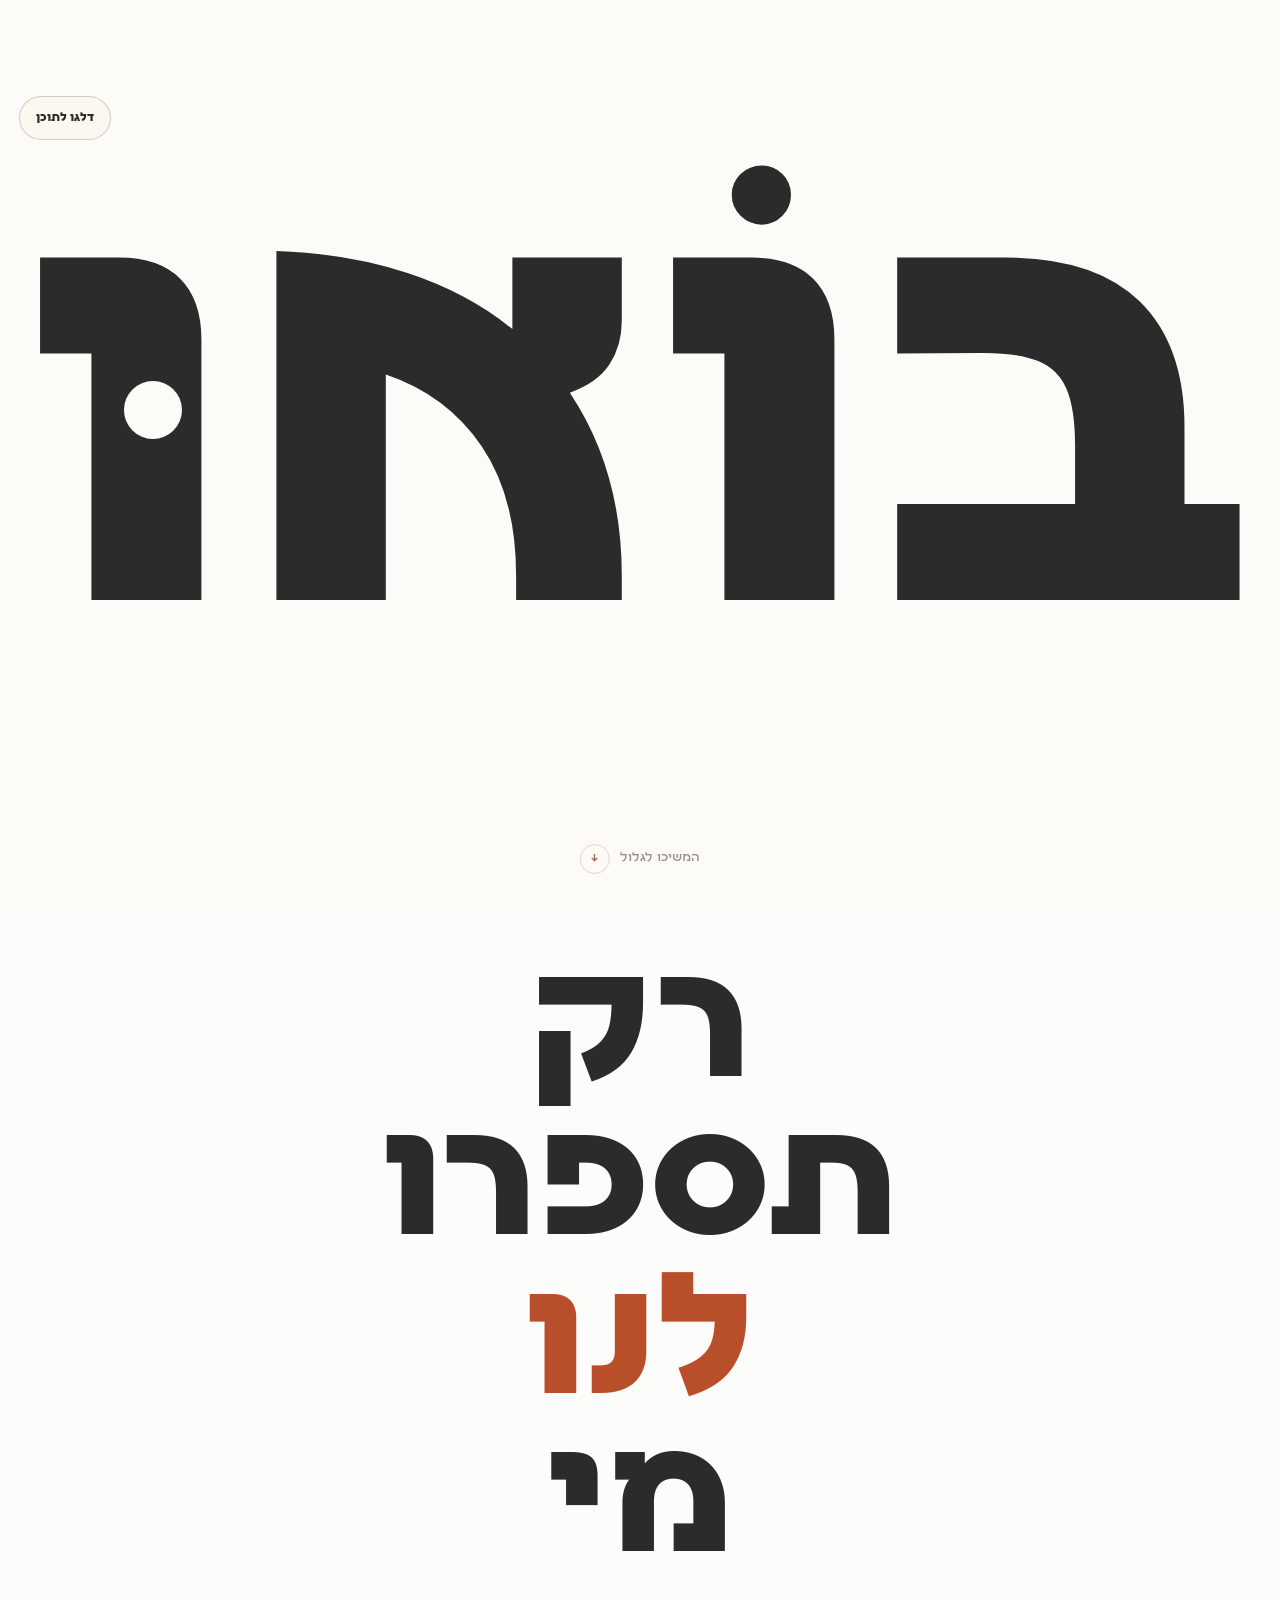
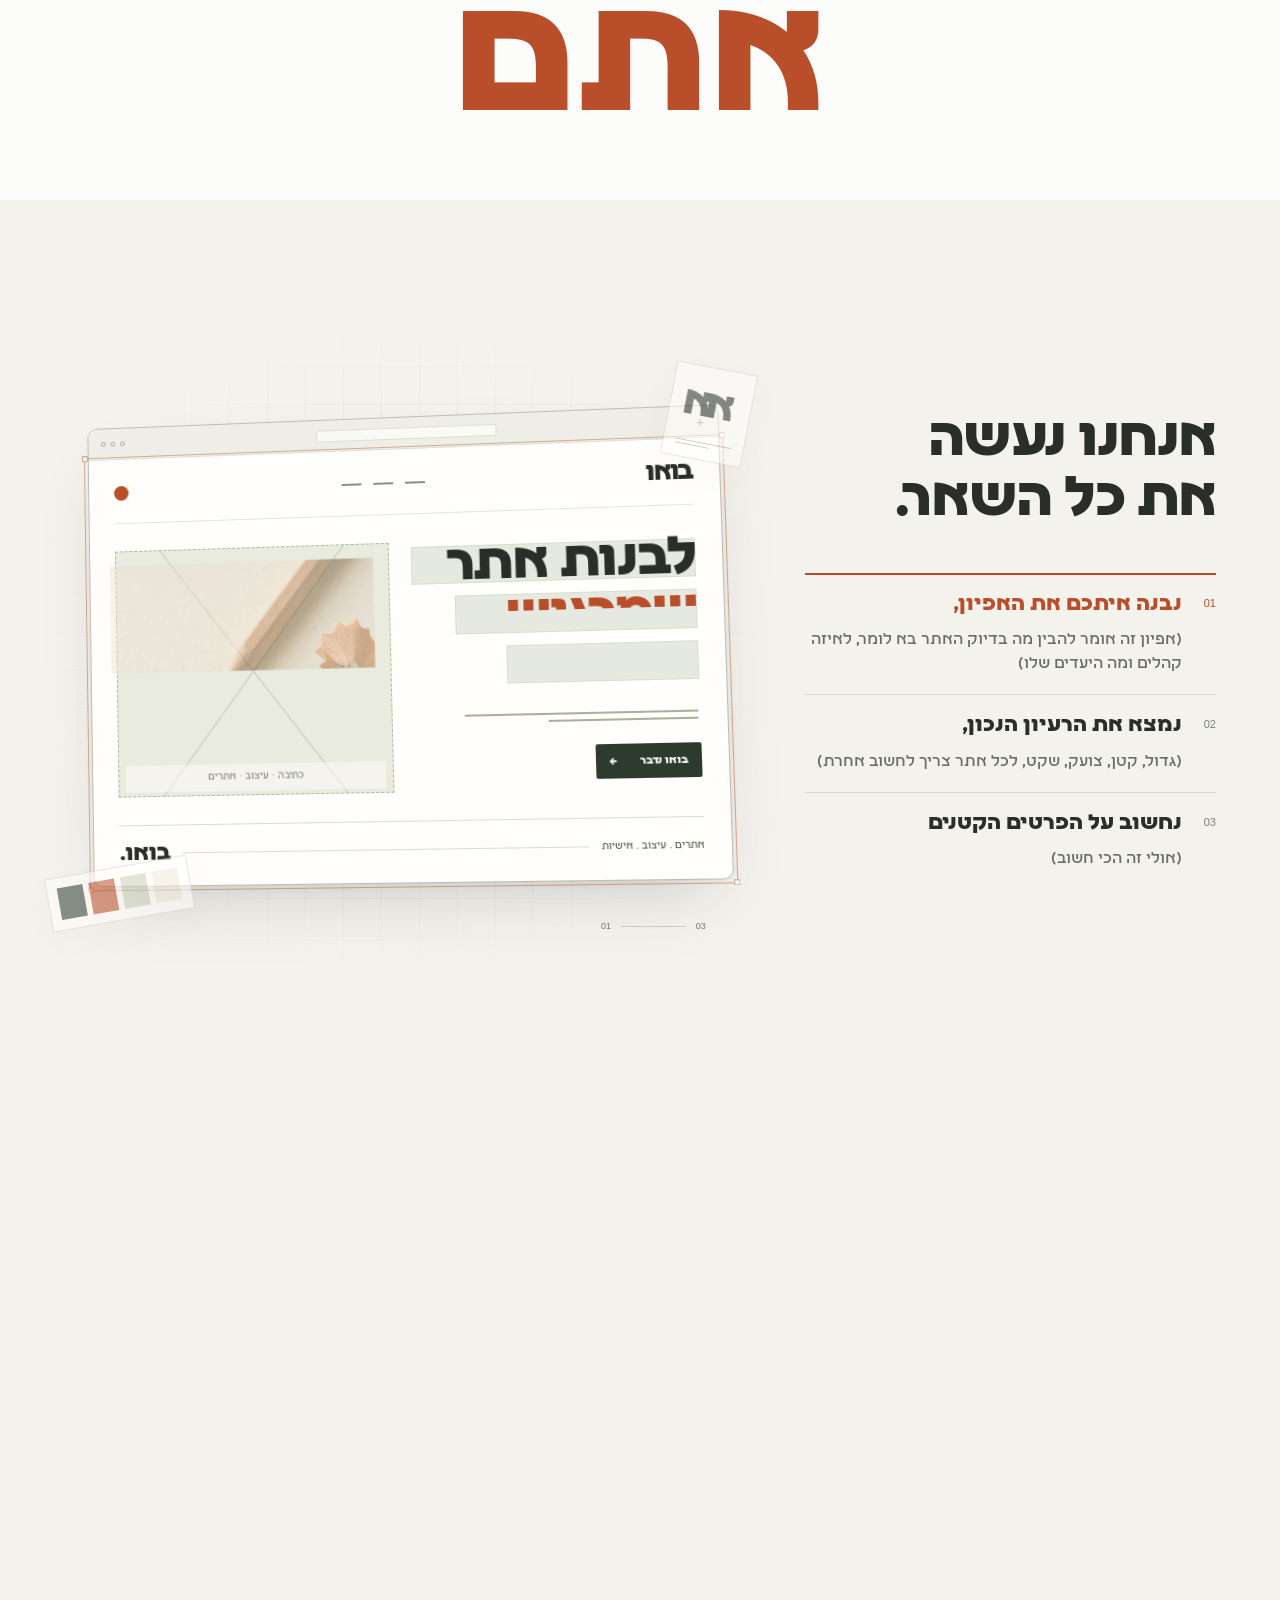
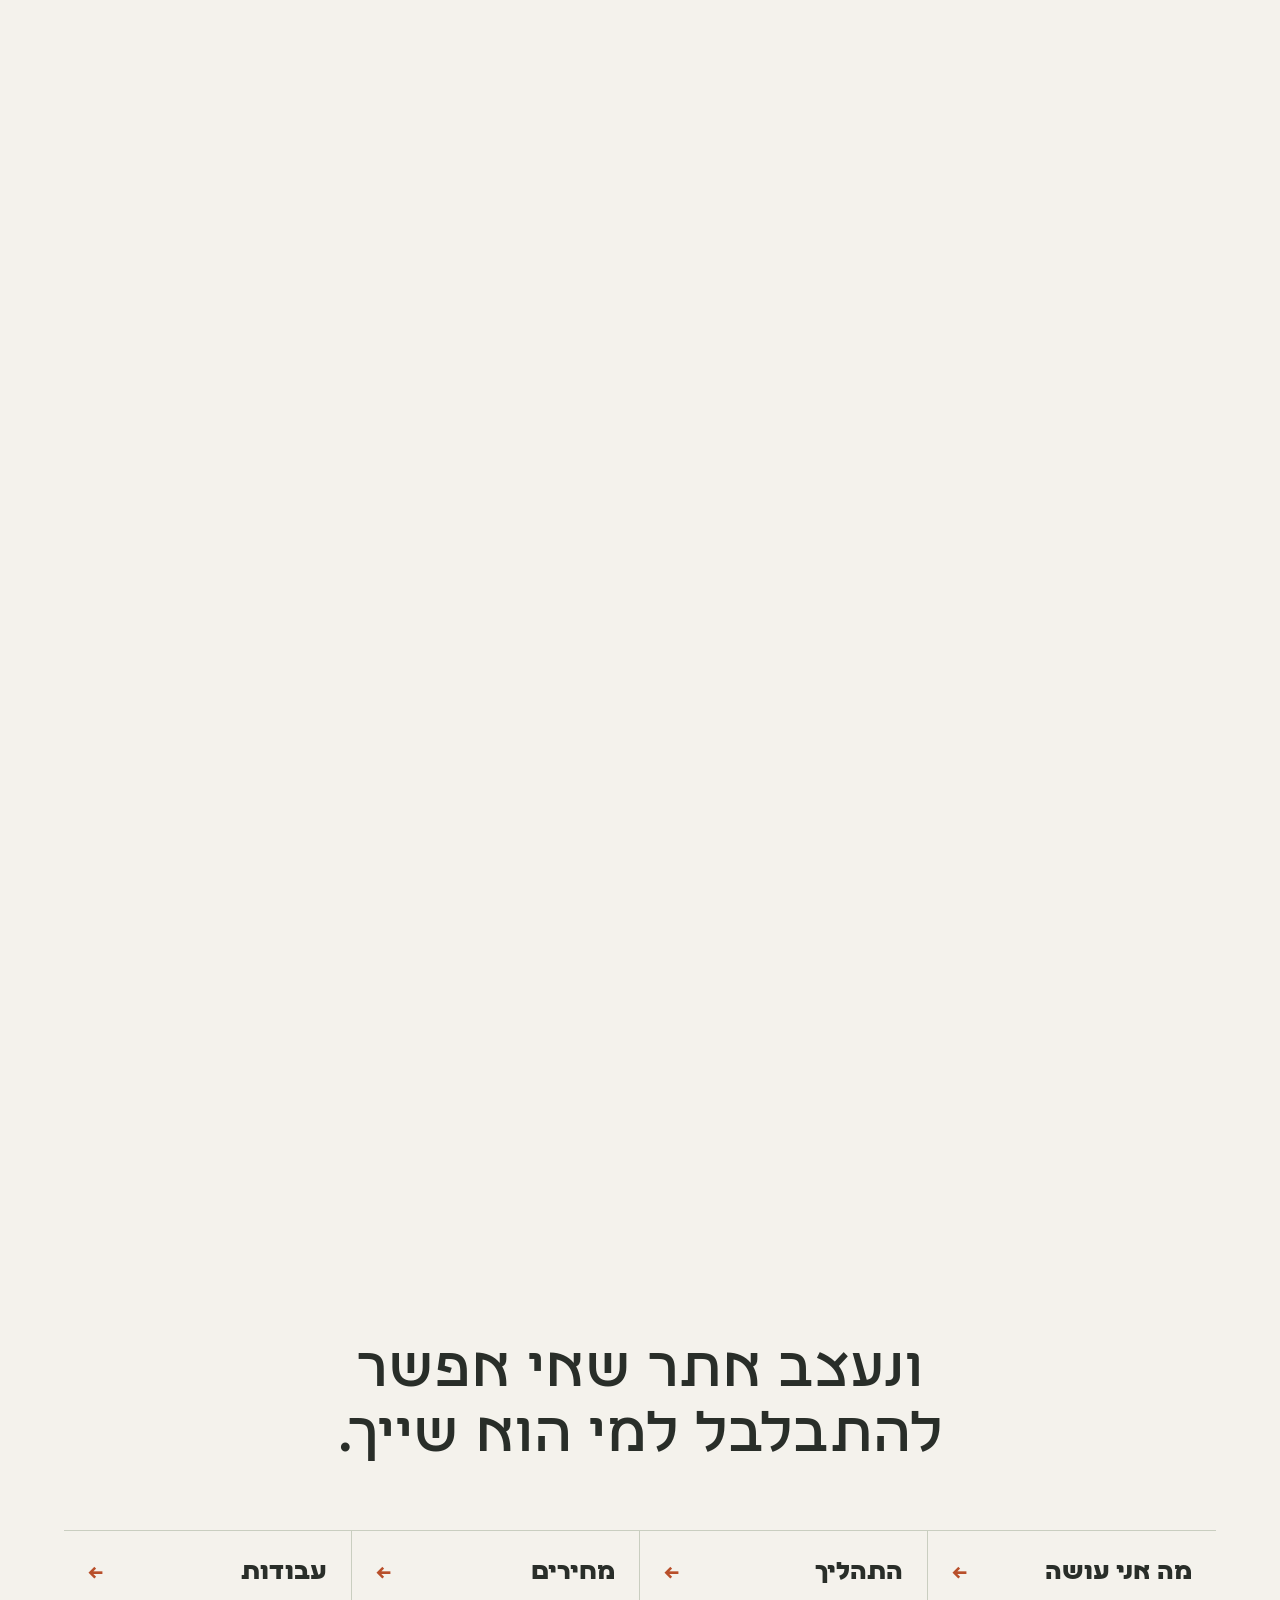
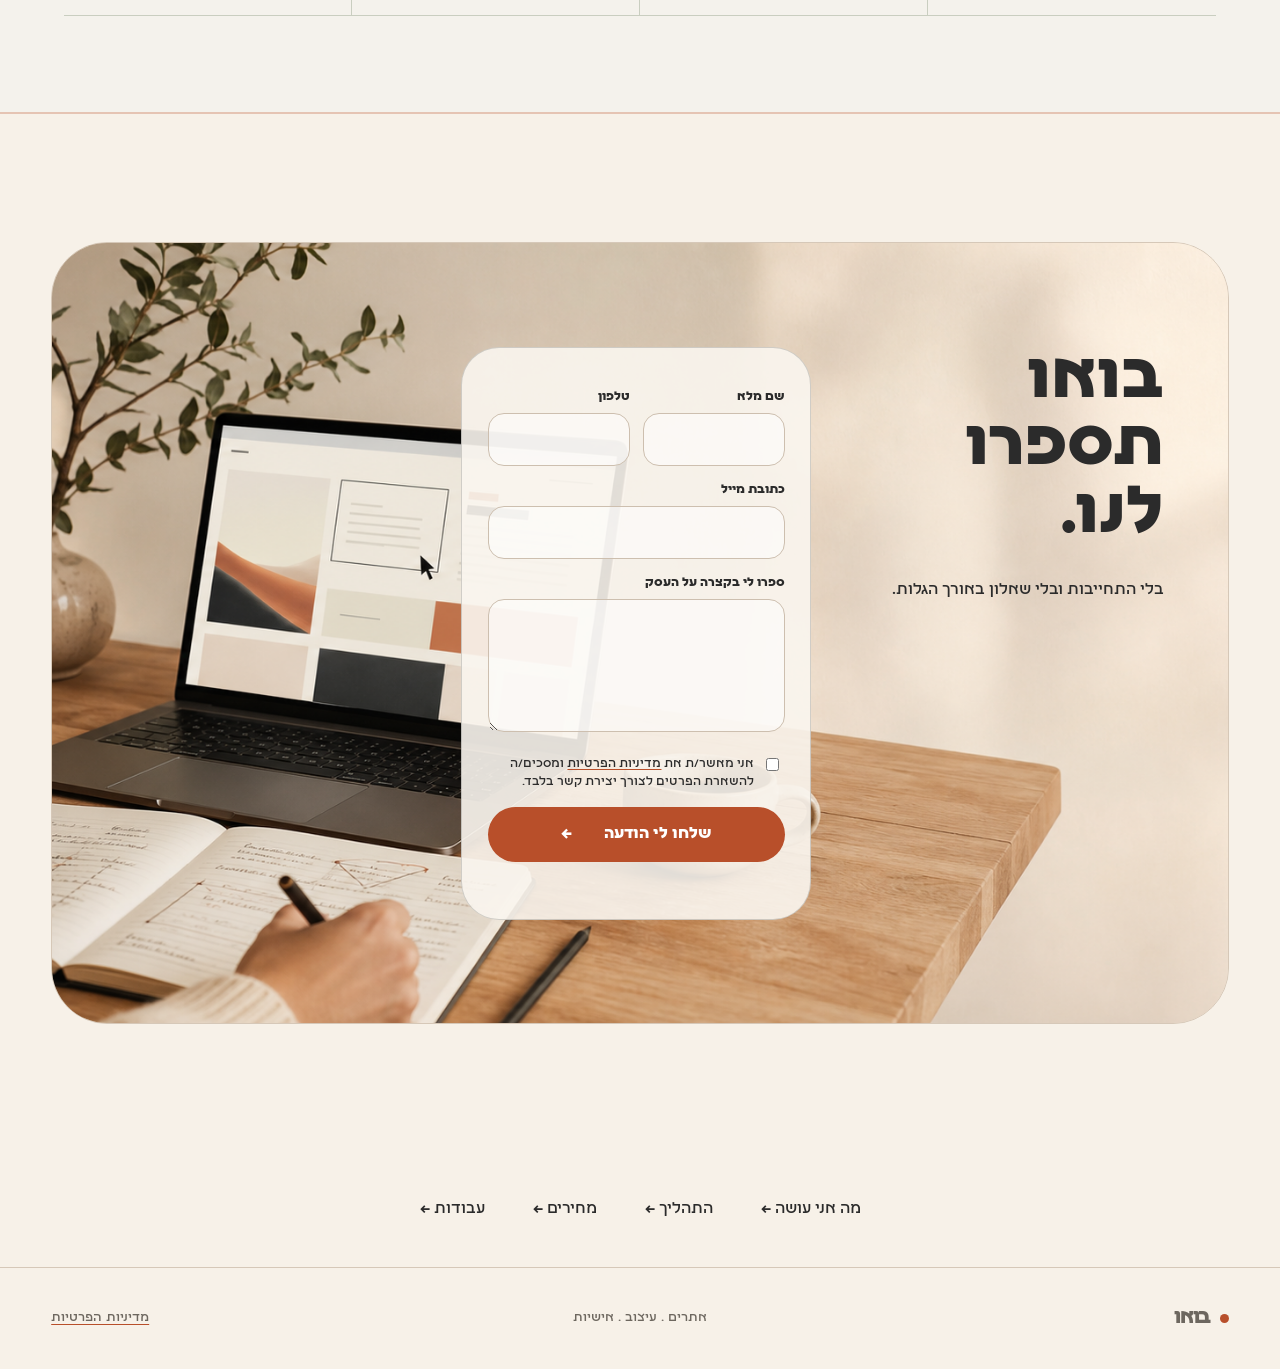
==== index.html @ d9b585b3 "feat: publish scroll-driven paper assembly section" ====
<!doctype html>
<html lang="he" dir="rtl">
<head>
  <meta charset="utf-8">
  <meta name="viewport" content="width=device-width, initial-scale=1">
  <title>בּוֹאוּ — אתרים עם אופי, לעסקים עם אישיות</title>
  <meta name="description" content="כתיבה, עיצוב ובניית אתרים בעזרת AI, עם מחשבה על העסק שלכם בכל שלב.">
  <meta name="robots" content="index,follow,max-image-preview:large,max-snippet:-1,max-video-preview:-1">
  <meta name="theme-color" content="#f7f1e8">
  <link rel="canonical" href="https://boau.click/">
  <link rel="alternate" hreflang="he-IL" href="https://boau.click/">
  <meta property="og:locale" content="he_IL">
  <meta property="og:type" content="website">
  <meta property="og:site_name" content="בּוֹאוּ">
  <meta property="og:title" content="בּוֹאוּ — אתרים עם אופי, לעסקים עם אישיות">
  <meta property="og:description" content="כתיבה, עיצוב ובניית אתרים בעזרת AI, עם מחשבה על העסק שלכם בכל שלב.">
  <meta property="og:url" content="https://boau.click/">
  <meta property="og:image" content="https://boau.click/assets/images/editorial/contact-workbench.png">
  <meta property="og:image:width" content="1774">
  <meta property="og:image:height" content="887">
  <meta property="og:image:alt" content="שולחן עבודה עם לפטופ, מחברת עריכה וכוס קפה">
  <meta name="twitter:card" content="summary_large_image">
  <meta name="twitter:title" content="בּוֹאוּ — אתרים עם אופי, לעסקים עם אישיות">
  <meta name="twitter:description" content="כתיבה, עיצוב ובניית אתרים בעזרת AI, עם מחשבה על העסק שלכם בכל שלב.">
  <meta name="twitter:image" content="https://boau.click/assets/images/editorial/contact-workbench.png">
  <link rel="icon" type="image/png" sizes="512x512" href="favicon.png?v=20260724-2">
  <link rel="preload" href="assets/fonts/lehava-display-bold.woff2" as="font" type="font/woff2" crossorigin>
  <link rel="preload" href="assets/fonts/telaviv-modernistbold.woff2" as="font" type="font/woff2" crossorigin>
  <link rel="preload" href="assets/fonts/telaviv-modernistregular.woff2" as="font" type="font/woff2" crossorigin>
  <link rel="stylesheet" href="assets/css/fonts.css?v=20260909-6">
  <link rel="stylesheet" href="assets/css/styles.css?v=20260909-7">
  <script type="application/ld+json">
  {
    "@context": "https://schema.org",
    "@type": "ProfessionalService",
    "@id": "https://boau.click/#business",
    "name": "בּוֹאוּ",
    "url": "https://boau.click/",
    "logo": "https://boau.click/favicon.png",
    "image": "https://boau.click/assets/images/editorial/contact-workbench.png",
    "description": "כתיבה, עיצוב ובניית אתרים בעזרת AI, עם מחשבה על העסק שלכם בכל שלב.",
    "telephone": "+972-54-846-1204",
    "areaServed": {
      "@type": "Country",
      "name": "ישראל"
    },
    "serviceType": [
      "בניית אתרים",
      "עיצוב אתרים",
      "כתיבה לאתרים",
      "בניית אתרים בעזרת AI"
    ]
  }
  </script>
  <link rel="stylesheet" href="assets/css/welcome.css?v=20260909-10">
  <link rel="stylesheet" href="assets/css/promise-build.css?v=20260915-1">
</head>
<body>
  <a class="skip-link" href="#story">דלגו לתוכן</a>

  <header class="site-header" aria-label="כותרת האתר">
    <a class="brand" href="#top" aria-label="בּוֹאוּ — חזרה להתחלה">
      <span class="brand-dot" aria-hidden="true"></span>
      <span>בואו</span>
      <small>כתיבה · עיצוב · אתרים</small>
    </a>
    <nav aria-label="ניווט ראשי">
      <a class="is-active" aria-current="page" href="index.html">בית</a>
      <a href="about.html">מה אני עושה</a>
      <a href="process.html">התהליך</a>
      <a href="pricing.html">מחירים</a>
      <a href="projects.html">עבודות</a>
    </nav>
    <a class="header-cta" href="#contact">דברו איתי</a>
  </header>

  <main id="top">
    <section class="site-intro" id="site-intro" aria-labelledby="intro-heading">
      <div class="intro-stage" id="intro-stage">
        <div class="intro-final" id="intro-final">
          <div class="intro-final-content">
            <p>בוֹאוּ</p>
            <h1 id="intro-heading">לבנות אתר</h1>
            <div class="intro-changing-text" aria-live="polite">
              <span id="intro-typed">שמרגיש כמוכם.</span><i class="intro-type-cursor" aria-hidden="true"></i>
            </div>
            <a class="intro-cta" href="#contact">בואו נדבר <span aria-hidden="true">←</span></a>
          </div>
        </div>

        <div class="intro-reveal" id="intro-reveal" aria-hidden="true">
          <div class="intro-reveal-text"><span>לבנות אתר.</span><i></i></div>
        </div>

        <div class="intro-intact" aria-hidden="true"><span>בוֹא<span class="intro-vav">ו</span></span></div>

        <div class="intro-tear intro-tear-top" id="intro-tear-top" aria-hidden="true">
          <div><span>בוֹא<span class="intro-vav">ו</span></span></div>
        </div>
        <div class="intro-tear intro-tear-bottom" id="intro-tear-bottom" aria-hidden="true">
          <div><span>בוֹא<span class="intro-vav">ו</span></span></div>
        </div>

        <p class="intro-scroll-hint" id="intro-scroll-hint">המשיכו לגלול <span>↓</span></p>
        <a class="intro-skip" href="#story">דלגו לתוכן</a>
      </div>
    </section>

    <section class="welcome" id="story" aria-labelledby="welcome-title">
      <h2 id="welcome-title"><span>רק</span><span>תספרו</span><strong>לנו</strong><span>מי</span><strong>אתם</strong></h2>
    </section>

    <section class="promise promise-build" id="promise" aria-labelledby="promise-title">
      <div class="build-scroll">
        <div class="build-stage">
      <div class="promise-inner">
        <h2 id="promise-title">אנחנו נעשה את כל השאר.</h2>
        <div class="promise-steps">
          <p data-build-step="0"><i class="build-step-number" aria-hidden="true">01</i>נבנה איתכם את האפיון, <span>(אפיון זה אומר להבין מה בדיוק האתר בא לומר, לאיזה קהלים ומה היעדים שלו)</span></p>
          <p data-build-step="1"><i class="build-step-number" aria-hidden="true">02</i>נמצא את הרעיון הנכון, <span>(גדול, קטן, צועק, שקט, לכל אתר צריך לחשוב אחרת)</span></p>
          <p data-build-step="2"><i class="build-step-number" aria-hidden="true">03</i>נחשוב על הפרטים הקטנים <span>(אולי זה הכי חשוב)</span></p>
        </div>
      </div>
      <div class="build-visual" aria-hidden="true">
        <div class="build-film"><video data-build-film data-src="assets/videos/boau-paper-assembly.mp4" poster="assets/images/editorial/paper-assembly-poster.webp" preload="none" muted playsinline disablepictureinpicture tabindex="-1"></video></div>
        <div class="build-grid"></div>
        <div class="build-orbit build-orbit-type" data-build-part="type-sample"><b>אא</b><i></i><i></i></div>
        <div class="build-orbit build-orbit-palette" data-build-part="palette"><i></i><i></i><i></i><i></i></div>
        <div class="build-browser">
          <div class="build-browser-bar"><div class="build-browser-dots"><i></i><i></i><i></i></div><span class="build-browser-address"></span><span class="build-browser-plus">+</span></div>
          <div class="build-canvas">
            <div class="build-demo-nav"><b data-build-part="brand">בואו</b><div data-build-part="nav"><i></i><i></i><i></i></div><span data-build-part="nav-dot"></span></div>
            <div class="build-demo-hero">
              <div class="build-demo-copy">
                <div class="build-wire-text"><i></i><i></i><i></i></div>
                <div class="build-demo-title" data-build-part="title">לבנות אתר<br><em>שמרגיש<br>כמוכם.</em></div>
                <div class="build-demo-lines" data-build-part="copy"><i></i><i></i></div>
                <span class="build-demo-cta" data-build-part="button">בואו נדבר <i>←</i></span>
              </div>
              <div class="build-demo-image">
                <div class="build-image-wire"><i></i><i></i></div>
                <img data-build-part="image" src="assets/images/editorial/pencil-craft.webp" alt="" width="1100" height="825" loading="lazy" decoding="async">
                <span class="build-image-caption" data-build-part="caption">כתיבה · עיצוב · אתרים</span>
              </div>
            </div>
            <div class="build-demo-bottom" data-build-part="details"><span>אתרים . עיצוב . אישיות</span><i></i><b>בואו.</b></div>
          </div>
          <div class="build-selection" data-build-part="selection"><i></i><i></i><i></i><i></i></div>
        </div>
        <div class="build-meter"><span>01</span><div><i></i></div><span>03</span></div>
      </div>
        </div>
      </div>
      <div class="build-outro">
        <p class="promise-finish">ונעצב אתר שאי אפשר להתבלבל למי הוא שייך.</p>
        <nav class="explore-links" aria-label="גלו עוד עלינו">
          <a class="explore-link" href="about.html">
            <span class="explore-art art-type" aria-hidden="true"><span class="type-composition"><b>בואו.</b><span class="type-baseline"></span><span class="type-copy"><i></i><i></i></span></span></span>
            <span class="explore-label">מה אני עושה <span aria-hidden="true">←</span></span>
          </a>
          <a class="explore-link" href="process.html">
            <span class="explore-art art-process" aria-hidden="true"><i></i><i></i><i></i></span>
            <span class="explore-label">התהליך <span aria-hidden="true">←</span></span>
          </a>
          <a class="explore-link" href="pricing.html">
            <span class="explore-art art-price" aria-hidden="true"><span class="price-composition"><span class="price-line"><i></i><b>700<small>₪</small></b></span><span class="price-line"><i></i><b>2,000<small>₪</small></b></span><span class="price-line"><i></i><b>4,500<small>₪</small></b></span></span></span>
            <span class="explore-label">מחירים <span aria-hidden="true">←</span></span>
          </a>
          <a class="explore-link" href="projects.html">
            <span class="explore-art art-pages" aria-hidden="true"><i></i><i></i><i></i></span>
            <span class="explore-label">עבודות <span aria-hidden="true">←</span></span>
          </a>
        </nav>
      </div>
    </section>

    <section class="contact section" id="contact" aria-labelledby="contact-title">
      <div class="contact-stage">
        <img src="assets/images/editorial/contact-workbench.png" alt="שולחן עבודה חם עם לפטופ, מחברת עריכה וכוס קפה" width="1774" height="887" loading="lazy" decoding="async">
        <div class="contact-content">
          <div class="contact-copy">
            <h2 id="contact-title">בואו תספרו לנו.</h2>
            <p>בלי התחייבות ובלי שאלון באורך הגלות.</p>
          </div>

          <form class="contact-form" id="contact-form" action="https://formspree.io/f/mdabebab" method="POST" data-contact-endpoint="https://boau-contact.l0548461204.workers.dev">
            <input type="hidden" name="_subject" value="פנייה חדשה מאתר בואו"><input type="hidden" name="source" value="boau-homepage"><input class="form-honeypot" type="text" name="company" tabindex="-1" autocomplete="off" aria-hidden="true">
            <div class="form-split"><div><label for="name">שם מלא</label><input id="name" type="text" name="name" autocomplete="name" required></div><div><label for="phone">טלפון</label><input id="phone" type="tel" name="phone" autocomplete="tel" required></div></div>
            <label for="email">כתובת מייל</label><input id="email" type="email" name="email" autocomplete="email" required>
            <label for="message">ספרו לי בקצרה על העסק</label><textarea id="message" name="message" rows="4"></textarea>
            <label class="privacy-check"><input type="checkbox" required><span>אני מאשר/ת את <a href="privacy.html" target="_blank" rel="noopener">מדיניות הפרטיות</a> ומסכים/ה להשארת הפרטים לצורך יצירת קשר בלבד.</span></label>
            <button type="submit">שלחו לי הודעה <span aria-hidden="true">←</span></button><p class="form-status" aria-live="polite"></p>
          </form>
        </div>
      </div>
    </section>
  </main>

  <nav class="page-links" aria-label="עוד באתר"><a href="about.html">מה אני עושה <span aria-hidden="true">←</span></a><a href="process.html">התהליך <span aria-hidden="true">←</span></a><a href="pricing.html">מחירים <span aria-hidden="true">←</span></a><a href="projects.html">עבודות <span aria-hidden="true">←</span></a></nav>
<footer class="site-footer"><a class="brand footer-brand" href="#top" aria-label="בּוֹאוּ — חזרה להתחלה"><span class="brand-dot" aria-hidden="true"></span><span>בואו</span></a><p>אתרים . עיצוב . אישיות</p><a href="privacy.html">מדיניות הפרטיות</a></footer>
  <script src="assets/js/main.js?v=20260909-9"></script>
  <script src="assets/js/promise-build.js?v=20260915-1"></script>
</body>
</html>
---- assets/css/fonts.css ----
@font-face {
  font-family: "Lehava Display";
  font-style: normal;
  font-weight: 700;
  font-display: swap;
  src: url("../fonts/lehava-display-bold.woff2") format("woff2");
}

@font-face {
  font-family: "Masila";
  font-style: normal;
  font-weight: 300;
  font-display: swap;
  src: url("../fonts/masila-light.woff2") format("woff2");
}

@font-face {
  font-family: "Masila";
  font-style: normal;
  font-weight: 400;
  font-display: swap;
  src: url("../fonts/masila-regular.woff2") format("woff2");
}

@font-face {
  font-family: "Masila";
  font-style: normal;
  font-weight: 500;
  font-display: swap;
  src: url("../fonts/masila-medium.woff2") format("woff2");
}

@font-face {
  font-family: "Masila";
  font-style: normal;
  font-weight: 700;
  font-display: swap;
  src: url("../fonts/masila-bold.woff2") format("woff2");
}

@font-face {
  font-family: "Yossi";
  font-style: normal;
  font-weight: 400 700;
  font-display: swap;
  src: url("../fonts/yossi-variable.woff2") format("woff2-variations");
}

@font-face {
  font-family: "Heebo";
  font-style: normal;
  font-weight: 400 900;
  font-display: swap;
  src: url("../fonts/heebo-hebrew.woff2") format("woff2");
  unicode-range: U+0307-0308, U+0590-05FF, U+200C-2010, U+20AA, U+25CC, U+FB1D-FB4F;
}

@font-face {
  font-family: "Heebo";
  font-style: normal;
  font-weight: 400 900;
  font-display: swap;
  src: url("../fonts/heebo-latin.woff2") format("woff2");
  unicode-range: U+0000-00FF, U+0131, U+0152-0153, U+02BB-02BC, U+02C6, U+02DA, U+02DC, U+0304, U+0308, U+0329, U+2000-206F, U+20AC, U+2122, U+2191, U+2193, U+2212, U+2215, U+FEFF, U+FFFD;
}

@font-face {
  font-family: "Karantina";
  font-style: normal;
  font-weight: 400;
  font-display: swap;
  src: url("../fonts/karantina-400-hebrew.woff2") format("woff2");
  unicode-range: U+0307-0308, U+0590-05FF, U+200C-2010, U+20AA, U+25CC, U+FB1D-FB4F;
}

@font-face {
  font-family: "Karantina";
  font-style: normal;
  font-weight: 400;
  font-display: swap;
  src: url("../fonts/karantina-400-latin.woff2") format("woff2");
  unicode-range: U+0000-00FF, U+0131, U+0152-0153, U+02BB-02BC, U+02C6, U+02DA, U+02DC, U+0304, U+0308, U+0329, U+2000-206F, U+20AC, U+2122, U+2191, U+2193, U+2212, U+2215, U+FEFF, U+FFFD;
}

@font-face {
  font-family: "Karantina";
  font-style: normal;
  font-weight: 700;
  font-display: swap;
  src: url("../fonts/karantina-700-hebrew.woff2") format("woff2");
  unicode-range: U+0307-0308, U+0590-05FF, U+200C-2010, U+20AA, U+25CC, U+FB1D-FB4F;
}

@font-face {
  font-family: "Karantina";
  font-style: normal;
  font-weight: 700;
  font-display: swap;
  src: url("../fonts/karantina-700-latin.woff2") format("woff2");
  unicode-range: U+0000-00FF, U+0131, U+0152-0153, U+02BB-02BC, U+02C6, U+02DA, U+02DC, U+0304, U+0308, U+0329, U+2000-206F, U+20AC, U+2122, U+2191, U+2193, U+2212, U+2215, U+FEFF, U+FFFD;
}
@font-face {
  font-family: "Tel Aviv Modernist";
  font-style: normal;
  font-weight: 400;
  font-display: swap;
  src: url("../fonts/telaviv-modernistregular.woff2") format("woff2");
}
@font-face {
  font-family: "Tel Aviv Modernist";
  font-style: normal;
  font-weight: 700;
  font-display: swap;
  src: url("../fonts/telaviv-modernistbold.woff2") format("woff2");
}
---- assets/css/styles.css ----
:root {
  --paper: #f7f1e8;
  --paper-deep: #e9dfd1;
  --paper-soft: #fdfbf7;
  --ink: #2b2b2b;
  --muted: #6d675f;
  --coral: #b84f2a;
  --coral-dark: #8f351c;
  --coral-soft: #f2c8b5;
  --gold: #e8d28d;
  --dark: #172124;
  --line: #d6c8b8;
  --sage: #839078;
  --radius-sm: 16px;
  --radius-md: 24px;
  --radius-lg: 38px;
  --radius-xl: 56px;
  --gutter: clamp(1rem, 4vw, 4.5rem);
  --max: 1320px;
}

*, *::before, *::after { box-sizing: border-box; }
html { max-width: 100%; overflow-x: hidden; scroll-behavior: smooth; background: var(--paper); }
body { margin: 0; min-width: 320px; overflow-x: hidden; color: var(--ink); background: var(--paper); font-family: "Tel Aviv Modernist", Arial, sans-serif; line-height: 1.65; }
body::before { content: ""; position: fixed; z-index: -1; inset: 0; pointer-events: none; opacity: .16; background-image: url("data:image/svg+xml,%3Csvg xmlns='http://www.w3.org/2000/svg' width='180' height='180' viewBox='0 0 180 180'%3E%3Cfilter id='n'%3E%3CfeTurbulence type='fractalNoise' baseFrequency='.75' numOctaves='2' stitchTiles='stitch'/%3E%3C/filter%3E%3Crect width='100%25' height='100%25' filter='url(%23n)' opacity='.16'/%3E%3C/svg%3E"); }
img { display: block; max-width: 100%; }
a { color: inherit; text-decoration: none; }
button, input, textarea { font: inherit; }
p, h1, h2, h3, figure { margin-top: 0; }
::selection { color: var(--ink); background: var(--gold); }

.skip-link { position: fixed; z-index: 200; top: 12px; left: 12px; padding: .75rem 1.15rem; border-radius: 999px; color: var(--paper); background: var(--ink); transform: translateY(-180%); }
.skip-link:focus { transform: none; }
a:focus-visible, button:focus-visible, input:focus-visible, textarea:focus-visible { outline: 3px solid var(--coral); outline-offset: 4px; }

.site-intro {
  position: relative;
  z-index: 5;
  width: 100%;
  height: 100svh;
  color: var(--ink);
  background: var(--paper-soft);
}
.intro-stage {
  position: relative;
  z-index: 1;
  width: 100%;
  height: 100svh;
  overflow: hidden;
  background: var(--paper-soft);
  isolation: isolate;
}
.intro-final,
.intro-reveal,
.intro-intact,
.intro-tear {
  position: absolute;
  inset: 0;
}
.intro-final {
  z-index: 1;
  display: grid;
  place-items: center;
  opacity: 0;
  background: var(--paper-soft);
  transform: scale(.92);
  will-change: opacity, transform;
}
.intro-final-content {
  display: flex;
  flex-direction: column;
  align-items: center;
  width: min(94%, 1100px);
  text-align: center;
}
.intro-final-content > p {
  margin: 0 0 -.25rem;
  color: var(--coral);
  font-family: "Tel Aviv Modernist", Arial, sans-serif;
  font-size: clamp(2rem, 4vw, 3.5rem);
  font-weight: 700;
  line-height: 1;
}
.intro-final-content h1 {
  margin: 0;
  font-family: "Tel Aviv Modernist", Arial, sans-serif;
  font-size: clamp(4.5rem, 11vw, 10rem);
  font-weight: 700;
  line-height: .92;
  letter-spacing: -.015em;
}
.intro-changing-text {
  display: flex;
  align-items: center;
  justify-content: center;
  min-height: 1.25em;
  width: min(100%, 980px);
  margin-top: .65rem;
  padding-bottom: .18em;
  overflow: hidden;
  font-family: "Tel Aviv Modernist", Arial, sans-serif;
  font-size: clamp(1.8rem, 5vw, 4.4rem);
  font-weight: 700;
  line-height: 1.1;
}
.intro-type-cursor {
  display: inline-block;
  flex: 0 0 3px;
  width: 3px;
  height: .9em;
  margin-right: .13em;
  border-radius: 999px;
  background: var(--coral);
  animation: intro-cursor-blink .72s steps(1,end) infinite;
}
.intro-subline {
  margin: 1.4rem 0 0;
  color: var(--muted);
  font-size: clamp(.92rem, 1.4vw, 1.12rem);
}
.intro-cta {
  display: inline-flex;
  align-items: center;
  gap: 2rem;
  margin-top: 1.35rem;
  padding: .78rem 1.4rem;
  border-radius: 999px;
  color: white;
  background: var(--coral);
  font-size: .86rem;
  font-weight: 800;
  transition: background .2s ease, transform .2s ease;
}
.intro-cta:hover {
  background: var(--ink);
  transform: translateY(-3px);
}
.intro-cta span { animation: arrow-poke 1.25s ease-in-out infinite; }
.intro-final-content.is-editing .intro-changing-text {
  text-decoration: underline;
  text-decoration-color: rgba(184,79,42,.25);
  text-decoration-thickness: .08em;
  text-underline-offset: .18em;
}
.intro-reveal {
  z-index: 2;
  display: grid;
  place-items: center;
  opacity: 0;
  color: var(--paper-soft);
  background: var(--coral);
  transform: scale(.86);
  will-change: opacity, transform;
}
.intro-reveal-text {
  display: inline-flex;
  align-items: baseline;
  direction: rtl;
  font-family: "Tel Aviv Modernist", Arial, sans-serif;
  font-size: clamp(4rem, 12vw, 11rem);
  font-weight: 700;
  line-height: 1;
  letter-spacing: -.01em;
  text-shadow: 0 10px 26px rgba(75,24,12,.18);
}
.intro-reveal-text i {
  display: inline-block;
  width: .055em;
  height: .82em;
  margin-right: .09em;
  border-radius: 999px;
  background: currentColor;
  opacity: 0;
  transform: translateY(.05em);
}
.intro-reveal.is-visible .intro-reveal-text i {
  animation: intro-cursor-blink .82s steps(1,end) infinite;
}
.intro-intact {
  z-index: 4;
  display: grid;
  place-items: center;
  overflow: hidden;
  color: var(--ink);
  background: var(--paper-soft);
  font-family: "Tel Aviv Modernist", Arial, sans-serif;
  font-size: var(--intro-word-size, 160px);
  font-weight: 700;
  line-height: .72;
  white-space: nowrap;
  opacity: 1;
  transform: none;
  transform-origin: center;
  transition: opacity 80ms linear;
}
.intro-stage.is-tearing .intro-intact { opacity: 0; }
.intro-tear {
  z-index: 3;
  pointer-events: none;
  will-change: transform;
}
.intro-tear > div {
  position: absolute;
  inset: 0;
  display: grid;
  place-items: center;
  overflow: hidden;
  color: var(--ink);
  background: var(--paper-soft);
}
.intro-tear span {
  font-family: "Tel Aviv Modernist", Arial, sans-serif;
  font-size: var(--intro-word-size, 160px);
  font-weight: 700;
  line-height: .72;
  white-space: nowrap;
  transform: none;
}
.intro-tear-top > div { clip-path: polygon(0 0,100% 0,100% 40%,0 60%); }
.intro-tear-bottom > div { clip-path: polygon(0 60%,100% 40%,100% 100%,0 100%); }
.intro-stage.is-tearing .intro-tear-top {
  filter: drop-shadow(0 2px 0 var(--coral)) drop-shadow(0 15px 25px rgba(0,0,0,.08));
}
.intro-stage.is-tearing .intro-tear-bottom {
  filter: drop-shadow(0 -2px 0 var(--coral)) drop-shadow(0 -15px 25px rgba(0,0,0,.08));
}
.intro-scroll-hint {
  position: absolute;
  z-index: 8;
  bottom: 26px;
  left: 50%;
  display: flex;
  align-items: center;
  gap: .65rem;
  margin: 0;
  color: var(--muted);
  font-size: .83rem;
  transform: translateX(-50%);
  animation: intro-bounce 1.8s ease-in-out infinite;
  pointer-events: none;
}
.intro-scroll-hint span {
  display: grid;
  place-items: center;
  width: 30px;
  aspect-ratio: 1;
  border: 1px solid var(--line);
  border-radius: 50%;
  color: var(--coral-dark);
}
.intro-skip {
  position: absolute;
  z-index: 9;
  top: 6rem;
  left: 1.2rem;
  padding: .7rem 1rem;
  border: 1px solid rgba(24,33,38,.2);
  border-radius: 999px;
  color: var(--ink);
  background: rgba(251,247,240,.88);
  font-size: .76rem;
  font-weight: 700;
  cursor: pointer;
  transition: color .2s ease, background .2s ease, transform .2s ease;
}
.intro-skip:hover {
  color: white;
  background: var(--ink);
  transform: translateY(-2px);
}
body.hero-opening .site-header {
  opacity: 0;
  pointer-events: none;
}

@keyframes intro-cursor-blink {
  0%,46% { opacity: 1; }
  47%,100% { opacity: 0; }
}
@keyframes intro-bounce {
  0%,100% { transform: translate(-50%,0); }
  50% { transform: translate(-50%,8px); }
}

.site-header { position: fixed; z-index: 100; top: 14px; right: var(--gutter); left: var(--gutter); display: grid; grid-template-columns: minmax(190px, .7fr) auto minmax(120px, .7fr); align-items: center; gap: 2rem; width: min(calc(100% - var(--gutter) * 2), var(--max)); min-height: 66px; margin-inline: auto; padding: .6rem .75rem .6rem 1rem; border: 1px solid rgba(24, 33, 38, .13); border-radius: 999px; background: rgba(244, 239, 230, .96); transition: transform .35s ease, background .25s ease, opacity .3s ease; }
.site-header.is-hidden { transform: translateY(-130%); }
.brand { display: grid; grid-template-columns: 9px auto; align-items: center; column-gap: .6rem; width: max-content; line-height: 1; }
.brand > span:not(.brand-dot) { font-size: 1.3rem; font-weight: 800; letter-spacing: -.06em; }
.brand small { grid-column: 2; margin-top: .3rem; color: var(--muted); font-size: .63rem; font-weight: 500; letter-spacing: .02em; }
.brand-dot { width: 9px; aspect-ratio: 1; border-radius: 50%; background: var(--coral); }
.site-header nav { display: flex; align-items: center; justify-content: center; gap: clamp(1.1rem, 2.8vw, 2.6rem); font-size: .82rem; font-weight: 600; }
.site-header nav a { position: relative; padding: .45rem .1rem; color: #4b4d4b; }
.site-header nav a::after { content: ""; position: absolute; right: 0; bottom: .15rem; width: 100%; height: 2px; border-radius: 999px; background: var(--coral); transform: scaleX(0); transform-origin: right; transition: transform .25s ease; }
.site-header nav a:hover::after, .site-header nav a.is-active::after { transform: scaleX(1); }
.site-header nav a.is-active { color: var(--coral-dark); }
.header-cta { justify-self: end; padding: .72rem 1.15rem; border-radius: 999px; color: var(--paper-soft); background: var(--ink); font-size: .82rem; font-weight: 700; transition: transform .2s ease, background .2s ease; }
.header-cta:hover { background: var(--coral-dark); transform: translateY(-2px); }

.section { position: relative; padding: clamp(6rem, 10vw, 10rem) var(--gutter); }
.section-shell { width: min(100%, var(--max)); margin-inline: auto; }
.section-number { display: inline-flex; align-items: center; margin-bottom: 1.35rem; padding: .38rem .78rem; border-radius: 999px; color: white; background: var(--coral); font-size: .7rem; font-weight: 800; letter-spacing: .04em; }
.section-number::before { content: ""; width: 7px; aspect-ratio: 1; margin-left: .5rem; border-radius: 50%; background: currentColor; animation: dot-pulse 1.8s ease-in-out infinite; }
.section h2 { margin-bottom: 3.5rem; font-family: "Tel Aviv Modernist", Arial, sans-serif; font-size: clamp(3rem, 6.7vw, 6.8rem); font-weight: 700; line-height: 1; letter-spacing: 0; text-wrap: balance; }
.story, .bridge, .craft, .process, .pricing, .contact { border-top: 2px solid rgba(184,79,42,.28); }
.story::before, .craft::before, .process::before, .pricing::before {
  content: "";
  position: absolute;
  z-index: 0;
  top: -2px;
  right: 0;
  width: min(42vw, 560px);
  height: 8px;
  border-radius: 0 0 0 999px;
  background: var(--coral);
}
.reveal { opacity: 1; transform: none; }
.js-ready .reveal, .js-ready .process-list article { opacity: 0; transform: translateY(24px); transition: opacity .72s ease var(--reveal-delay, 0ms), transform .72s cubic-bezier(.2,.8,.2,1) var(--reveal-delay, 0ms); will-change: opacity, transform; }
.js-ready .reveal.is-visible, .js-ready .process-list article.is-visible { opacity: 1; transform: translateY(0); }

.hero { padding: 100px var(--gutter) 2rem; }
.hero-frame { position: relative; width: min(100%, 1500px); margin-inline: auto; overflow: hidden; border: 1px solid rgba(24, 33, 38, .12); border-radius: var(--radius-xl); background: #eadfce; isolation: isolate; }
.hero-media { position: relative; width: 100%; }
.hero-photo { width: 100%; height: auto; }
.hero-copy { position: absolute; z-index: 5; top: 21%; right: 5.8%; width: min(42%, 610px); }
.eyebrow { margin-bottom: 1.2rem; color: var(--coral-dark); font-size: .74rem; font-weight: 800; letter-spacing: .025em; }
.hero h1 { margin: 0; font-family: "Tel Aviv Modernist", Arial, sans-serif; font-size: clamp(3.7rem, 6vw, 6.9rem); font-weight: 700; line-height: .87; letter-spacing: -.025em; }
.hero h1 span { position: relative; display: inline-block; color: var(--ink); }
.hero h1 span::after { content: ""; position: absolute; right: -3%; bottom: -.1em; width: 108%; height: .45em; border: 2px solid var(--coral); border-top-color: transparent; border-radius: 50%; transform: rotate(-2deg); }
.hero-lead { width: min(100%, 520px); margin: 2rem 0 0; color: #514f4b; font-size: clamp(1.05rem, 1.5vw, 1.35rem); line-height: 1.65; }
.button { display: inline-flex; align-items: center; justify-content: center; gap: 2.4rem; min-height: 52px; margin-top: 1.8rem; padding: .85rem 1.5rem; border: 1px solid transparent; border-radius: 999px; font-weight: 700; transition: transform .2s ease, color .2s ease, background .2s ease; }
.button:hover { transform: translateY(-3px); }
.button-primary { color: #fffaf4; background: var(--coral); }
.button-primary:hover { background: var(--coral-dark); }
.hero-process { display: flex; align-items: center; flex-wrap: wrap; gap: .6rem; margin: 1.8rem 0 0; color: #736c64; font-size: .68rem; font-weight: 600; }
.hero-process i { width: 22px; height: 2px; border-radius: 999px; background: var(--coral-soft); }
.hero-process strong { color: var(--coral-dark); }
.scroll-note { display: flex; align-items: center; justify-content: center; gap: .8rem; width: max-content; max-width: 100%; margin: 1.3rem auto 0; color: var(--muted); font-size: .76rem; }
.scroll-note span { display: grid; place-items: center; width: 30px; aspect-ratio: 1; border: 1px solid var(--line); border-radius: 50%; color: var(--coral-dark); }

.laptop-screen { position: absolute; z-index: 3; top: 31.4%; left: 16.55%; width: 33.2%; height: 36.1%; overflow: hidden; border: 2px solid #0b0d0f; border-radius: 1.6% 1.6% 2.3% 2.3%; background: #f7f5ef; transform: perspective(900px) rotateX(.2deg); transform-origin: center; }
.laptop-screen > img { position: absolute; inset: 0; width: 100%; height: 100%; object-fit: cover; object-position: 50% 10%; }
.screen-after { z-index: 2; clip-path: inset(0 100% 0 0 round 4px); }
.screen-state { position: absolute; z-index: 8; top: 4%; right: 3%; padding: .18em .65em; border-radius: 999px; color: white; background: rgba(24, 33, 38, .86); font-size: clamp(.23rem, .48vw, .58rem); font-weight: 800; }
.edit-highlight { position: absolute; z-index: 5; top: 24%; right: 8%; width: 43%; height: 18%; border-radius: 9px; background: rgba(232, 210, 141, .6); opacity: 0; transform: scaleX(.08); transform-origin: right; }
.edit-cursor { position: absolute; z-index: 9; top: 18%; right: 17%; opacity: 0; transform: translate(26px, -14px); }
.edit-cursor i { display: block; width: 0; height: 0; border-top: 10px solid var(--coral-dark); border-left: 7px solid transparent; transform: rotate(-30deg); }
.edit-cursor b { position: absolute; top: 13px; right: -8px; width: max-content; padding: .35em .7em; border-radius: 999px; color: white; background: var(--coral); font-size: clamp(.21rem, .38vw, .43rem); font-weight: 700; }
.typing-caret { position: absolute; z-index: 7; top: 27%; right: 23%; width: 2px; height: 14%; border-radius: 999px; background: var(--coral); opacity: 0; }

.section-thread { position: absolute; top: 0; right: 50%; width: 2px; height: 72px; border-radius: 999px; background: var(--coral-soft); }
.section-thread span { position: absolute; bottom: -8px; left: 50%; width: 17px; aspect-ratio: 1; border: 2px solid var(--coral); border-radius: 50%; background: var(--paper); transform: translateX(-50%); }
.section-thread span::after { content: ""; position: absolute; inset: 4px; border-radius: 50%; background: var(--coral); }

.story { background: var(--paper-soft); }
.story-grid { display: block; }
.story-copy { width: min(100%, 920px); margin-inline: auto; }
.story-copy h2 { max-width: 820px; margin-bottom: clamp(2.5rem, 5vw, 4.5rem); }
.circle-word { position: relative; display: inline-block; color: var(--coral); }
.circle-word::after { content: ""; position: absolute; inset: -.06em -.16em -.02em; border: 2px solid var(--coral); border-radius: 50%; transform: rotate(-5deg); }
.story-flow { position: relative; padding-right: clamp(1.4rem, 3vw, 2.4rem); border-right: 2px solid var(--coral-soft); }
.story-flow::before { content: ""; position: absolute; top: 0; right: -7px; width: 12px; aspect-ratio: 1; border: 2px solid var(--coral); border-radius: 50%; background: var(--paper-soft); animation: edit-pulse 2s ease-in-out infinite; }
.story-opening, .story-exchange p, .story-exchange strong, .story-normal, .story-break { font-family: "Tel Aviv Modernist", Arial, sans-serif; font-size: clamp(1.55rem, 2.45vw, 2.35rem); line-height: 1.5; }
.story-opening { max-width: 860px; margin: 0; }
.story-exchange { display: grid; justify-items: start; gap: .75rem; width: 100%; margin-block: 2.4rem; }
.story-exchange p, .story-exchange strong { width: max-content; max-width: 100%; margin: 0; padding: .55rem 1.2rem; border-radius: 999px; }
.story-exchange p { border: 1px solid var(--line); background: var(--paper); }
.story-exchange strong { margin-right: clamp(1.5rem, 6vw, 5rem); color: white; background: var(--coral); font-weight: 700; }
.story-center { width: 100%; margin: 0; text-align: right; }
.story-normal, .story-break { max-width: 860px; margin: 0; }
.story-normal p, .story-break p { margin-bottom: .5rem; }
.story-break { margin-top: 2rem; }
.story-desire { margin-top: 1.8rem; }
.story-desire span { color: var(--coral); font-weight: 800; }
.accent-line { margin-top: 1rem !important; color: var(--coral-dark); font-weight: 800; }
.edit-demo { position: relative; width: min(100%, 1040px); margin: clamp(5rem, 9vw, 8rem) auto 0; padding: clamp(1rem, 2vw, 1.4rem); border: 2px dashed var(--coral-soft); border-radius: var(--radius-xl); background: rgba(255,255,255,.48); }
.edit-demo::before { content: ""; position: absolute; z-index: 2; top: 38%; left: 4%; width: 0; height: 0; border-top: 17px solid var(--coral-dark); border-left: 11px solid transparent; filter: drop-shadow(0 3px 3px rgba(0,0,0,.12)); animation: demo-cursor 4.6s ease-in-out infinite; }
.edit-demo > header { display: flex; align-items: baseline; gap: 1rem; padding: .6rem .8rem 1.2rem; }
.edit-demo > header span { padding: .3rem .72rem; border-radius: 999px; color: white; background: var(--coral); font-size: .72rem; font-weight: 800; }
.edit-demo > header strong { font-family: "Tel Aviv Modernist", Arial, sans-serif; font-size: clamp(1.25rem, 2vw, 1.8rem); }
.edit-sheet { padding: clamp(1.5rem, 3vw, 2.5rem); border-radius: calc(var(--radius-xl) - 12px); background: #f8eee4; }
.sheet-label { display: inline-flex; margin-bottom: 2rem; padding: .4rem .85rem; border-radius: 999px; color: var(--coral-dark); background: #f3d6c8; font-size: .8rem; font-weight: 800; }
.edit-row { display: grid; grid-template-columns: 1fr 36px 1fr; align-items: center; gap: 1rem; margin-bottom: 2rem; font-size: clamp(1rem, 1.45vw, 1.18rem); line-height: 1.65; }
.edit-row:last-child { margin-bottom: 0; }
.edit-row del { color: #77716b; text-decoration-color: var(--coral); text-decoration-thickness: 2px; }
.edit-row > span { color: var(--coral); text-align: center; animation: arrow-poke 1.3s ease-in-out infinite; }
.edit-row ins { color: var(--ink); font-weight: 700; text-decoration: none; }

.disconnect { margin: 0 var(--gutter); padding: clamp(5.5rem, 9vw, 9rem) var(--gutter); overflow: hidden; border-radius: var(--radius-xl); color: #f6efe5; background: var(--ink); }
.disconnect-inner { width: min(100%, 1180px); margin-inline: auto; text-align: center; }
.disconnect-kicker { margin-bottom: .8rem; color: var(--coral-soft); font-family: "Tel Aviv Modernist", Arial, sans-serif; font-size: clamp(2.6rem, 5vw, 5rem); }
.disconnect-intro { width: min(100%, 720px); margin: 0 auto 3.5rem; color: #c9c3ba; font-size: clamp(1.1rem, 1.8vw, 1.45rem); line-height: 1.7; }
.disconnect-compare { display: grid; grid-template-columns: 1fr 120px 1fr; align-items: stretch; border-block: 1px solid rgba(255,255,255,.14); }
.compare-side { position: relative; display: grid; align-content: center; min-height: 430px; padding: clamp(2rem, 5vw, 4rem); overflow: hidden; text-align: right; }
.compare-side small { position: relative; z-index: 2; color: white; font-family: "Tel Aviv Modernist", Arial, sans-serif; font-size: clamp(1.55rem, 2.6vw, 2.5rem); font-weight: 700; }
.compare-side p { position: relative; z-index: 2; margin: 2rem 0 0; font-family: "Tel Aviv Modernist", Arial, sans-serif; font-size: clamp(2.1rem, 4vw, 4.2rem); line-height: 1.08; }
.compare-auto { color: #a7a49e; background: rgba(255,255,255,.025); }
.compare-auto small { color: #b9b5ae; }
.compare-human { background: rgba(211,94,53,.09); }
.compare-human small, .compare-human p { color: #fff9f1; }
.compare-lines { position: absolute; inset: 22% 11% auto; display: grid; gap: 16px; opacity: .18; transform: rotate(-2deg); }
.compare-lines i { display: block; height: 11px; border-radius: 999px; background: #d6d2cc; animation: compare-line 2.4s ease-in-out infinite alternate; }
.compare-lines i:nth-child(2) { width: 78%; animation-delay: -.7s; }.compare-lines i:nth-child(3) { width: 55%; animation-delay: -1.4s; }
.soft-divider { position: relative; z-index: 3; display: grid; place-items: center; width: 2px; height: 100%; min-height: 430px; margin-inline: auto; border-radius: 999px; background: rgba(255,255,255,.2); }
.soft-divider::before, .soft-divider::after { content: ""; position: absolute; top: 50%; width: 9px; aspect-ratio: 1; border-radius: 50%; background: var(--coral); transform: translateY(-50%); }
.soft-divider::before { right: -54px; }.soft-divider::after { left: -54px; }
.soft-divider i { position: absolute; top: 50%; left: 50%; width: 24px; aspect-ratio: 1; border: 2px solid var(--coral); border-radius: 50%; transform: translate(-50%, -50%); }
.soft-divider i::after { content: ""; position: absolute; inset: 5px; border-radius: 50%; background: var(--coral); }
.soft-divider b { position: absolute; top: calc(50% + 28px); padding: .3rem .6rem; border-radius: 999px; color: var(--coral-soft); background: var(--ink); font-size: .7rem; }
.disconnect-conclusion { margin-top: 3.5rem; }
.disconnect-line { margin: 0; font-size: clamp(1.25rem, 2.3vw, 2.2rem); }
.muted-line { margin-top: .2rem; color: #aaa8a1; }

.bridge { background: var(--paper); }
.bridge .section-shell { width: min(100% - 2 * var(--gutter), 1100px); }
.problem-intro { display: block; width: min(100%, 900px); }
.problem-intro h2 { margin-bottom: 1.8rem; }
.problem-intro h2 span { color: var(--coral); }
.problem-intro > div > p { max-width: 820px; font-size: 1.2rem; line-height: 1.8; }
.question-copy { width: min(100%, 820px); margin-top: 3rem; padding: 1.5rem 1.8rem; border-right: 4px solid var(--coral); border-radius: 0 var(--radius-lg) var(--radius-lg) 0; background: var(--paper-soft); font-family: "Tel Aviv Modernist", Arial, sans-serif; font-size: clamp(1.15rem, 1.8vw, 1.45rem); line-height: 1.75; }
.question-copy p { margin: 0; }
.problem-copy { position: relative; display: block; width: min(100%, 820px); margin: 5rem 0 0; padding: clamp(3.6rem, 6vw, 5rem) clamp(1.8rem, 4vw, 3.4rem) clamp(1.8rem, 4vw, 3.4rem); border: 1px solid var(--line); border-radius: var(--radius-lg); background: #efe4d7; font-size: 1.12rem; line-height: 1.75; }
.problem-copy p { margin: 0 0 1rem; }
.problem-copy strong { display: block; margin: 1.2rem 0; color: var(--coral); font-size: 1.2rem; line-height: 1.5; letter-spacing: 0; }
.build-fast { width: min(100%, 900px); margin: 6rem 0 0; font-family: "Tel Aviv Modernist", Arial, sans-serif; font-size: clamp(2rem, 4vw, 3.8rem); font-weight: 500; line-height: 1.25; text-align: right; }
.manifesto { width: min(100%, 900px); margin: 4rem 0 0; text-align: right; }
.manifesto > div { display: grid; justify-items: start; gap: .65rem; margin-block: 2.5rem; }
.manifesto span { padding: .65rem 1rem; border-radius: 999px; background: #eee1d2; font-size: clamp(1rem, 1.8vw, 1.4rem); font-weight: 700; }
.manifesto span:nth-child(2) { color: white; background: var(--coral); }
.camera-analogy { position: relative; display: grid; grid-template-columns: minmax(280px, .75fr) minmax(0, 1fr); align-items: center; gap: clamp(2rem, 5vw, 5rem); width: min(100%, 900px); margin: 5rem 0 0; padding-top: 3rem; border-top: 2px solid var(--coral-soft); }
.camera-analogy p { margin-bottom: .5rem; font-size: 1.15rem; line-height: 1.7; }
.camera-visual { position: relative; display: grid; place-items: center; min-height: 260px; overflow: hidden; border-radius: var(--radius-xl); background: #eee1d2; }
.camera-body { position: relative; width: 190px; height: 128px; border-radius: 34px; background: var(--ink); animation: camera-zoom 3.8s ease-in-out infinite; }
.camera-top { position: absolute; top: -23px; right: 29px; width: 65px; height: 30px; border-radius: 16px 16px 5px 5px; background: var(--ink); }
.camera-lens { position: absolute; top: 50%; left: 50%; display: grid; place-items: center; width: 92px; aspect-ratio: 1; border: 8px solid #4c5658; border-radius: 50%; background: #111719; transform: translate(-50%, -50%); animation: lens-zoom 3.8s ease-in-out infinite; }
.camera-lens i { width: 42%; aspect-ratio: 1; border: 5px solid var(--coral); border-radius: 50%; background: #293234; }
.camera-shutter { position: absolute; top: 18px; left: 22px; width: 18px; aspect-ratio: 1; border-radius: 50%; background: var(--coral); animation: shutter-press 3.8s ease-in-out infinite; }
.camera-flash { position: absolute; z-index: 4; inset: 0; border-radius: inherit; background: white; opacity: 0; animation: camera-flash 3.8s ease-out infinite; }

.craft { padding-top: 4rem; background: var(--paper-soft); }
.craft > .section-shell > h2 { max-width: 900px; }
.craft-row { position: relative; display: grid; grid-template-columns: minmax(300px, .9fr) minmax(0, 1fr); gap: clamp(3rem, 8vw, 8rem); align-items: center; padding: 4rem 0; }
.craft-row + .craft-row { border-top: 1px solid var(--line); }
.craft-row.reverse figure { order: 2; }
.craft-row figure { overflow: hidden; border-radius: var(--radius-lg); background: var(--paper-deep); }
.craft-row figure img { width: 100%; aspect-ratio: 4 / 3; object-fit: cover; transition: transform .7s ease; }
.craft-row.reverse figure img { aspect-ratio: 16 / 10; }
.craft-row:hover figure img { transform: scale(1.025); }
.craft-index { display: grid; place-items: center; width: 42px; aspect-ratio: 1; margin-bottom: 1.1rem; border: 1px solid var(--coral); border-radius: 50%; color: var(--coral-dark); font-family: "Tel Aviv Modernist", Arial, sans-serif; }
.craft-row h3 { margin-bottom: 1.5rem; color: var(--ink); font-family: "Tel Aviv Modernist", Arial, sans-serif; font-size: clamp(2rem, 3.5vw, 3.4rem); font-weight: 700; line-height: 1.08; letter-spacing: 0; }
.craft-row p { max-width: 650px; margin-bottom: .75rem; }
.feature-line { font-family: "Tel Aviv Modernist", Arial, sans-serif; font-size: 1.35rem; font-weight: 700; }
.eye-catcher-line { max-width: 520px !important; margin-top: 1.5rem; color: var(--coral-dark); font-family: "Tel Aviv Modernist", Arial, sans-serif; font-size: clamp(1.35rem, 2.2vw, 2.1rem); font-weight: 700; line-height: 1.25; }


.process { background: var(--paper); }
.process-list { position: relative; width: min(100%, 1180px); margin-inline: auto; }
.process-list::before { content: ""; position: absolute; top: 38px; right: 37px; bottom: 38px; width: 2px; border-radius: 999px; background: var(--coral-soft); }
.process-list article { position: relative; display: grid; grid-template-columns: 76px minmax(0, 1fr) minmax(230px, 300px); gap: clamp(1.6rem, 4vw, 3.5rem); align-items: center; padding-bottom: clamp(4.5rem, 8vw, 8rem); }
.process-list article:last-child { padding-bottom: 0; }
.process-list article > b { z-index: 2; display: grid; place-items: center; width: 76px; aspect-ratio: 1; border: 2px solid var(--coral); border-radius: 50%; color: var(--coral-dark); background: var(--paper); font-family: "Tel Aviv Modernist", sans-serif; font-size: 2.4rem; font-weight: 700; }
.process-list h3 { margin: .25rem 0 1rem; font-family: "Tel Aviv Modernist", Arial, sans-serif; font-size: clamp(1.55rem, 2.35vw, 2.25rem); font-weight: 700; line-height: 1.3; letter-spacing: 0; }
.process-list p { margin-bottom: .65rem; font-size: 1.08rem; line-height: 1.7; }
.process-punch { margin-top: 1.1rem; color: var(--coral-dark); font-family: "Tel Aviv Modernist", Arial, sans-serif; font-size: 1.5rem; font-weight: 700; }
.mini-diff { display: flex; align-items: center; flex-wrap: wrap; gap: .8rem; margin-top: 1.5rem; padding: .8rem 1rem; border: 1px solid var(--coral-soft); border-radius: 999px; font-size: .84rem; }
.mini-diff del { color: var(--muted); text-decoration-color: var(--coral); }
.mini-diff span { color: var(--coral); }.mini-diff ins { font-weight: 700; text-decoration: none; }
.process-visual { position: relative; width: 100%; aspect-ratio: 4 / 3; overflow: hidden; border: 1px solid var(--coral-soft); border-radius: var(--radius-lg); background: var(--paper-soft); }
.process-talk > span { position: absolute; display: flex; align-items: center; justify-content: center; gap: 7px; width: 58%; height: 30%; border-radius: 999px; }
.process-talk > span:first-child { top: 18%; right: 9%; color: white; background: var(--coral); animation: talk-bubble-right 3s ease-in-out infinite; }
.process-talk > span:nth-child(2) { bottom: 18%; left: 9%; border: 1px solid var(--line); background: var(--paper); animation: talk-bubble-left 3s .35s ease-in-out infinite; }
.process-talk span i { width: 7px; aspect-ratio: 1; border-radius: 50%; background: currentColor; animation: talk-dot 1.1s ease-in-out infinite; }
.process-talk span i:nth-child(2) { animation-delay: .15s; }.process-talk span i:nth-child(3) { animation-delay: .3s; }
.process-talk em { position: absolute; top: 47%; left: 50%; width: 9px; aspect-ratio: 1; border-radius: 50%; background: var(--coral); animation: edit-pulse 1.6s ease-in-out infinite; }
.process-build > span { position: absolute; top: 12%; right: 10%; left: 10%; height: 12%; border-radius: 999px; background: var(--ink); }
.process-build > div { position: absolute; inset: 31% 10% 14%; overflow: hidden; border: 1px solid var(--line); border-radius: 18px; background: white; }
.process-build div i { position: absolute; right: 9%; height: 8px; border-radius: 999px; background: var(--ink); transform-origin: right; animation: build-line 2.4s ease-in-out infinite alternate; }
.process-build div i:nth-child(1) { top: 18%; width: 54%; }.process-build div i:nth-child(2) { top: 34%; width: 38%; animation-delay: -.6s; }.process-build div i:nth-child(3) { top: 50%; width: 47%; animation-delay: -1.1s; }
.process-build div b { position: absolute; right: 9%; bottom: 14%; width: 35%; height: 18%; border-radius: 999px; background: var(--coral); animation: button-pop 1.6s ease-in-out infinite; }
.process-build em { position: absolute; z-index: 2; bottom: 18%; left: 16%; width: 0; height: 0; border-top: 18px solid var(--ink); border-left: 11px solid transparent; animation: build-pointer 3s ease-in-out infinite; }
.process-refine > span { position: absolute; right: 14%; left: 14%; height: 12px; border-radius: 999px; background: #cfc3b7; }
.process-refine > span:nth-child(1) { top: 25%; }.process-refine > span:nth-child(2) { top: 45%; width: 58%; }.process-refine > span:nth-child(3) { top: 65%; width: 72%; }
.process-refine > span::after { content: ""; position: absolute; top: 50%; right: -2%; width: 0; height: 3px; border-radius: 999px; background: var(--coral); transform: translateY(-50%); animation: refine-strike 3.2s ease-in-out infinite; }
.process-refine > span:nth-child(2)::after { animation-delay: .25s; }.process-refine > span:nth-child(3)::after { animation-delay: .5s; }
.process-refine > i { position: absolute; top: 21%; right: 11%; width: 2px; height: 18px; border-radius: 999px; background: var(--coral); animation: refine-caret 3.2s steps(1,end) infinite; }
.process-refine > em { position: absolute; bottom: 12%; left: 12%; width: 46px; height: 24px; border: 2px solid var(--coral); border-radius: 50%; transform: rotate(-7deg); animation: orbit-breathe 2s ease-in-out infinite; }

.pricing { overflow: hidden; background: var(--paper-deep); }
.pricing-heading { margin-bottom: clamp(3.5rem, 7vw, 6.5rem); }
.pricing-heading h2 { margin: 0; }
.pricing-heading h2 span { color: var(--coral); }
.pricing-list { border-top: 1px solid var(--ink); }
.pricing-row { position: relative; display: grid; grid-template-columns: minmax(0, 1fr) auto; gap: clamp(2rem, 6vw, 7rem); align-items: center; padding: clamp(2rem, 4vw, 3.7rem) 0; border-bottom: 1px solid rgba(43,43,43,.3); }
.pricing-row::after { content: ""; position: absolute; right: 0; bottom: -2px; width: 0; height: 3px; border-radius: 999px; background: var(--coral); transition: width .55s cubic-bezier(.2,.8,.2,1); }
.pricing-row:hover::after { width: 100%; }
.pricing-name { display: grid; grid-template-columns: 42px minmax(0, 1fr); column-gap: 1rem; align-items: baseline; }
.pricing-name > span { display: grid; place-items: center; width: 38px; aspect-ratio: 1; border: 1px solid var(--coral); border-radius: 50%; color: var(--coral-dark); font-family: "Tel Aviv Modernist", sans-serif; font-size: 1.25rem; animation: edit-pulse 2.2s ease-in-out infinite; }
.pricing-name h3 { margin: 0; font-family: "Tel Aviv Modernist", Arial, sans-serif; font-size: clamp(2rem, 4vw, 4.4rem); line-height: 1.05; letter-spacing: 0; }
.pricing-name p { grid-column: 2; max-width: 680px; margin: 1rem 0 0; color: var(--muted); font-size: 1rem; line-height: 1.75; }
.pricing-name .pricing-time { width: fit-content; margin-top: .65rem; padding: .25rem .75rem; border: 1px solid var(--coral-soft); border-radius: 999px; color: var(--coral-dark); font-size: .75rem; font-weight: 700; }
.pricing-price { display: grid; grid-template-columns: auto auto; align-items: end; justify-content: end; min-width: clamp(220px, 25vw, 340px); margin: 0; color: var(--ink); text-align: left; white-space: nowrap; }
.pricing-price small { grid-column: 1 / -1; margin-bottom: -.35rem; color: var(--coral-dark); font-size: .78rem; font-weight: 800; }
.pricing-price del { grid-column: 1 / -1; justify-self: start; margin-bottom: .65rem; color: var(--muted); font-family: "Tel Aviv Modernist", Arial, sans-serif; font-size: clamp(1.3rem, 2vw, 1.8rem); font-weight: 700; text-decoration-color: var(--coral); text-decoration-thickness: 3px; }
.pricing-price strong { font-family: "Tel Aviv Modernist", Arial, sans-serif; font-size: clamp(3.2rem, 6vw, 6.4rem); font-weight: 700; line-height: .9; letter-spacing: -.01em; }
.pricing-price b { margin: 0 0 .25rem .45rem; color: var(--coral); font-family: "Tel Aviv Modernist", Arial, sans-serif; font-size: clamp(1.6rem, 2.4vw, 2.5rem); }
.pricing-bottom { display: flex; align-items: center; justify-content: space-between; gap: 2rem; padding-top: clamp(2rem, 4vw, 3.5rem); }
.pricing-bottom p { max-width: 690px; margin: 0; color: var(--muted); }
.pricing-bottom strong { color: var(--ink); font-family: "Tel Aviv Modernist", Arial, sans-serif; font-size: 1.35rem; }
.pricing-bottom .button { flex: 0 0 auto; }

.projects { overflow: hidden; color: var(--paper-soft); background: var(--ink); }
.projects .section-number { color: white; }
.projects h2 { margin-bottom: 1rem; }
.projects-intro { margin-bottom: 4rem; color: #bbb5ac; }
.projects-carousel { position: relative; width: 100vw; margin-inline: calc(50% - 50vw); overflow: hidden; touch-action: pan-y; }
.projects-collage { display: flex; width: 100%; direction: ltr; transition: transform .82s cubic-bezier(.72,0,.18,1); will-change: transform; }
.project { position: relative; display: grid; flex: 0 0 100%; grid-template-columns: minmax(0, 1.45fr) minmax(300px, .55fr); align-items: center; min-width: 100%; min-height: 100svh; padding: clamp(3rem, 6vw, 7rem); padding-bottom: clamp(7.5rem, 11vw, 10rem); overflow: hidden; direction: rtl; background: #172124; }
.project[aria-hidden="true"] { pointer-events: none; }
.project.is-active { pointer-events: auto; }
.project-account { background: #172124; }
.project-tehilim { background: #241f1c; }
.project-nad { background: #19231f; }
.project-nissan { background: #252019; }
.project-device { position: relative; min-height: min(72svh, 760px); padding: 1rem 0 6.5rem; }
.monitor { position: relative; z-index: 3; width: min(94%, 920px); margin-inline: auto; padding: 13px; border-radius: 28px; background: #0d1112; }
.monitor::after { content: ""; position: absolute; bottom: 4px; left: 50%; width: 5px; aspect-ratio: 1; border-radius: 50%; background: var(--coral); transform: translateX(-50%); animation: dot-pulse 1.8s ease-in-out infinite; }
.monitor img { display: block; width: 100%; aspect-ratio: 16 / 9; border-radius: 17px; object-fit: cover; object-position: top; transition: transform .7s ease; }
.project:hover .monitor img { transform: scale(1.015); }
.monitor-neck { position: relative; z-index: 2; display: block; width: 17%; height: 48px; margin: -2px auto 0; border-radius: 0 0 14px 14px; background: #252c2e; }
.monitor-base { position: relative; z-index: 2; display: block; width: 44%; height: 15px; margin: -3px auto 0; border-radius: 999px; background: #394244; }
.keyboard { position: absolute; z-index: 4; right: 7%; bottom: 0; left: 7%; height: 68px; overflow: hidden; border: 1px solid rgba(255,255,255,.18); border-radius: 18px 18px 28px 28px; background: #171e20; transform: perspective(260px) rotateX(34deg); transform-origin: bottom; }
.keyboard::before { content: ""; position: absolute; inset: 9px; border-radius: 12px; opacity: .28; background-image: repeating-linear-gradient(90deg, transparent 0 16px, rgba(255,255,255,.38) 16px 18px), repeating-linear-gradient(0deg, transparent 0 11px, rgba(255,255,255,.35) 11px 13px); }
.keyboard strong { position: absolute; z-index: 2; right: 50%; bottom: 10px; width: max-content; color: #ffd7c3; font-family: "Tel Aviv Modernist", Arial, sans-serif; font-size: clamp(.78rem, 1.25vw, 1.05rem); text-shadow: 0 0 6px rgba(255,140,88,.9), 0 0 16px rgba(211,94,53,.75); transform: translateX(50%) rotateX(-18deg); animation: keyboard-glow 2s ease-in-out infinite; }
.keyboard span { position: absolute; inset: auto 18% 5px; height: 3px; border-radius: 999px; background: var(--coral); box-shadow: 0 0 12px var(--coral); animation: line-run 2.4s ease-in-out infinite; }
.project > span { display: grid; grid-template-columns: 1fr; align-content: center; gap: 1.1rem; min-height: 72%; padding: clamp(2rem, 4vw, 4.5rem); border-right: 1px solid rgba(255,255,255,.16); }
.project b { font-family: "Tel Aviv Modernist", Arial, sans-serif; font-size: clamp(2.3rem, 4vw, 4.5rem); line-height: 1.05; letter-spacing: 0; }.project small { grid-column: 1 / -1; color: #c7c1b8; font-size: clamp(1rem, 1.25vw, 1.15rem); line-height: 1.8; }.project > span > i { color: var(--coral-soft); font-size: .82rem; font-style: normal; }
.projects-controls { position: absolute; z-index: 5; bottom: clamp(1.5rem, 3vw, 2.5rem); left: 50%; display: flex; align-items: center; justify-content: center; gap: 1rem; margin: 0; padding: .6rem .8rem; border: 1px solid rgba(255,255,255,.14); border-radius: 999px; background: rgba(13,17,18,.78); transform: translateX(-50%); }
.project-arrow { display: grid; place-items: center; width: 54px; aspect-ratio: 1; border: 1px solid rgba(255,255,255,.28); border-radius: 50%; color: var(--paper-soft); background: transparent; cursor: pointer; transition: color .2s ease, background .2s ease, border-color .2s ease, transform .2s ease; }
.project-arrow:hover { border-color: var(--coral-soft); color: var(--ink); background: var(--coral-soft); transform: scale(1.06); }
.project-arrow span { display: inline-block; font-size: 1.5rem; line-height: 1; animation: arrow-poke 1.4s ease-in-out infinite; }
.project-prev span { animation-direction: reverse; }
.projects-status { display: flex; align-items: baseline; gap: .35rem; min-width: 82px; margin: 0; direction: ltr; justify-content: center; color: #8f8b84; font-family: "Tel Aviv Modernist", Arial, sans-serif; }
.projects-status strong { color: var(--coral-soft); font-size: 2rem; line-height: 1; }

.result { display: grid; place-items: center; min-height: 82svh; text-align: center; background: #eee4d5; }
.result-copy { display: grid; justify-items: center; width: min(100%, 980px); }
.result-copy > p:first-child { color: var(--muted); }
.result h2 { margin-bottom: 1.6rem; font-family: "Tel Aviv Modernist", Arial, sans-serif; font-size: clamp(2.6rem, 5.2vw, 5.2rem); }
.result h2 span { color: var(--coral); font-weight: 800; }
.result-copy > p:not(:first-child) { max-width: 760px; font-size: 1.12rem; line-height: 1.75; }
.you-reveal { display: flex; flex-direction: column; align-items: center; gap: .2rem; margin: 2.5rem 0 2rem; }
.you-reveal strong { color: var(--coral); font-size: clamp(5rem, 11vw, 10rem); line-height: .8; letter-spacing: -.08em; }
.you-reveal span { font-family: "Tel Aviv Modernist", Arial, sans-serif; font-size: clamp(1.5rem, 2.5vw, 2.4rem); }
.result-tail { display: grid; gap: .15rem; }
.result-tail p { margin: 0; }
.invisible-ai { color: var(--muted); text-decoration: underline; text-decoration-color: var(--coral); text-decoration-thickness: 2px; text-underline-offset: .35em; }

.contact { padding-inline: var(--gutter); background: var(--paper); }
.contact-stage { position: relative; width: min(100%, 1500px); min-height: 780px; margin-inline: auto; overflow: hidden; border: 1px solid var(--line); border-radius: var(--radius-xl); background: #ece1d2; }
.contact-stage > img { position: absolute; inset: 0; width: 100%; height: 100%; object-fit: cover; object-position: left center; }
.contact-content { position: relative; z-index: 2; display: grid; grid-template-columns: minmax(0, .95fr) minmax(350px, .78fr); gap: clamp(2rem, 4vw, 4rem); width: 72%; min-height: 780px; margin-left: auto; margin-right: 0; padding: clamp(3rem, 5vw, 5rem); align-content: center; }
.contact-copy h2 { margin-bottom: 1.7rem; font-family: "Tel Aviv Modernist", Arial, sans-serif; font-size: clamp(3rem, 5.3vw, 5.8rem); }
.contact-copy > p { margin-bottom: .7rem; }
.contact-lead { color: var(--coral-dark); font-family: "Tel Aviv Modernist", Arial, sans-serif; font-size: 1.6rem; font-weight: 700; }
.button-secondary { border-color: var(--ink); color: var(--paper-soft); background: var(--ink); }
.button-secondary:hover { border-color: var(--coral-dark); background: var(--coral-dark); }
.final-note { margin-top: 1.5rem; color: var(--muted); font-size: .86rem; }
.final-note p { margin-bottom: .1rem; }
.contact-form { align-self: center; padding: 1.6rem; border: 1px solid rgba(24,33,38,.18); border-radius: var(--radius-lg); background: rgba(250,246,239,.9); }
.contact-form label { display: block; margin: .85rem 0 .35rem; font-size: .78rem; font-weight: 700; }
.contact-form input, .contact-form textarea { width: 100%; border: 1px solid #cdbfaf; border-radius: var(--radius-sm); padding: .78rem .9rem; color: var(--ink); background: rgba(255,255,255,.55); transition: border-color .2s ease, background .2s ease; }
.contact-form input:focus, .contact-form textarea:focus { border-color: var(--coral); background: #fffaf5; outline: 0; }
.contact-form textarea { resize: vertical; }
.form-split { display: grid; grid-template-columns: 1fr 1fr; gap: .8rem; }
.privacy-check { display: grid !important; grid-template-columns: 19px 1fr; gap: .7rem; align-items: start; font-weight: 400 !important; line-height: 1.45; }
.privacy-check input { margin-top: .18rem; }
.privacy-check a { text-decoration: underline; text-decoration-color: var(--coral); text-underline-offset: .2em; }
.contact-form button { display: flex; align-items: center; justify-content: center; gap: 2rem; width: 100%; margin-top: 1rem; border: 0; border-radius: 999px; padding: .9rem 1.2rem; color: white; background: var(--coral); font-weight: 800; cursor: pointer; transition: transform .2s ease, background .2s ease; }
.contact-form button:hover { background: var(--coral-dark); transform: translateY(-2px); }
.contact-form button:disabled { cursor: wait; opacity: .55; transform: none; }
.form-honeypot { position: absolute !important; left: -9999px !important; }
.form-status { min-height: 1.4em; margin: .8rem 0 0; font-size: .82rem; text-align: center; }

.site-footer { display: grid; grid-template-columns: 1fr auto 1fr; align-items: center; gap: 2rem; padding: 2.5rem var(--gutter); color: var(--muted); font-size: .82rem; }
.footer-brand { justify-self: start; }.site-footer p { margin: 0; text-align: center; }.site-footer > a:last-child { justify-self: end; text-decoration: underline; text-decoration-color: var(--coral); text-underline-offset: .25em; }

/* The page stays soft in shape, but never still. */
.brand-dot { animation: dot-pulse 1.8s ease-in-out infinite; }
.section-thread { overflow: visible; background: linear-gradient(to bottom, transparent, var(--coral), transparent); background-size: 100% 45%; animation: thread-flow 1.65s linear infinite; }
.section-thread span, .soft-divider i, .craft-index { animation: edit-pulse 2s ease-in-out infinite; }
.scroll-note span { animation: nudge-down 1.4s ease-in-out infinite; }
.hero-process i { position: relative; overflow: hidden; }
.hero-process i::after { content: ""; position: absolute; inset: 0; border-radius: inherit; background: var(--coral); transform: translateX(120%); animation: line-run 1.8s ease-in-out infinite; }
.button span, .contact-form button span { display: inline-block; animation: arrow-poke 1.25s ease-in-out infinite; }
.circle-word::after, .hero h1 span::after { animation: orbit-breathe 2.4s ease-in-out infinite; }
.project > span > i { display: inline-block; animation: arrow-poke 1.5s ease-in-out infinite; }

.craft-row-words { grid-template-columns: minmax(420px, 1.1fr) minmax(0, .9fr); }
.word-stage { position: relative; display: grid; place-items: center; min-height: clamp(470px, 48vw, 650px); overflow: hidden; border: 1px solid var(--coral-soft); border-radius: var(--radius-xl); background: var(--paper); isolation: isolate; }
.word-drafts { position: absolute; z-index: 2; inset: 0; display: grid; place-content: center; gap: 1.25rem; padding: 2rem; }
.word-drafts p { width: max-content; max-width: 100%; margin: 0; color: #8d867e; font-family: "Tel Aviv Modernist", Arial, sans-serif; font-size: clamp(1.25rem, 2.1vw, 2rem); }
.word-drafts p::after { content: ""; display: block; width: 0; height: 3px; margin-top: -.8em; border-radius: 999px; background: var(--coral); }
.word-drafts.is-erasing p::after { animation: erase-line .52s ease-out forwards; }
.word-drafts.is-erasing p:nth-child(2)::after { animation-delay: .13s; }
.word-drafts.is-erasing p:nth-child(3)::after { animation-delay: .26s; }
.word-drafts.is-gone { opacity: 0; transform: scale(.94); transition: opacity .35s ease, transform .35s ease; }
.word-show { position: relative; z-index: 3; display: grid; gap: .08em; width: min(94%, 760px); margin: 0; font-family: "Tel Aviv Modernist", Arial, sans-serif; font-size: clamp(3.2rem, 6.2vw, 6.8rem); font-weight: 700; line-height: .96; letter-spacing: 0; text-align: center; }
.word-line { display: flex; flex-wrap: wrap; justify-content: center; gap: .12em .22em; opacity: 0; }
.word-line > span { display: inline-block; }
.word-line-one { transform: translateX(36%); }
.word-line-two { font-size: 1.16em; transform: translateX(-42%); }
.word-line-three { transform: translateY(80px) rotate(-2deg); }
.word-accent { color: var(--coral); }
.word-focus { position: relative; color: var(--ink); }
.word-focus::after { content: ""; position: absolute; right: -.08em; bottom: -.03em; width: 0; height: 3px; border-radius: 999px; background: var(--coral); }
.word-show.is-live .word-line { animation: word-line-arrive .78s cubic-bezier(.2,.9,.2,1.1) forwards; }
.word-show.is-live .word-line-two { animation-delay: .14s; }
.word-show.is-live .word-line-three { animation-delay: .28s; }
.word-show.is-settled .word-line { opacity: 1; transform: none; }
.word-show.is-settled .word-focus::after { animation: word-underline 1.8s ease-in-out infinite; }
.word-cursor { position: absolute; z-index: 5; top: 24%; right: 18%; opacity: 0; transition: opacity .2s ease; animation: cursor-roam 4.2s ease-in-out infinite; }
.word-cursor.is-live { opacity: 1; }
.word-cursor i { display: block; width: 0; height: 0; border-top: 18px solid var(--ink); border-left: 12px solid transparent; transform: rotate(-28deg); filter: drop-shadow(0 3px 2px rgba(0,0,0,.15)); }

.iteration-video { position: relative; aspect-ratio: 16 / 10; overflow: hidden; border-radius: var(--radius-xl) !important; background: var(--ink) !important; }
.iteration-video video { position: absolute; top: 50%; left: 50%; width: 140%; height: 100%; object-fit: cover; transform: translate(-50%, -50%); }
.iteration-video::after { content: ""; position: absolute; inset: 0; pointer-events: none; border: 1px solid rgba(255,255,255,.4); border-radius: inherit; }

.ai-workbench { position: relative; min-height: clamp(430px, 42vw, 580px); overflow: hidden; border-radius: var(--radius-xl); color: var(--paper-soft); background: var(--dark); isolation: isolate; }
.ai-workbench::before { content: ""; position: absolute; inset: 0; opacity: .15; background-image: radial-gradient(var(--coral-soft) 1px, transparent 1px); background-size: 22px 22px; }
.prompt-stream { position: absolute; z-index: 2; top: 1.5rem; right: 1.5rem; left: 1.5rem; display: flex; gap: .55rem; overflow: hidden; }
.prompt-stream span { flex: 0 0 auto; padding: .45rem .75rem; border: 1px solid rgba(255,255,255,.2); border-radius: 999px; color: #c8c0b5; font-size: .7rem; animation: prompt-march 10s linear infinite; }
.prompt-stream span:nth-child(3) { color: white; border-color: var(--coral); background: var(--coral-dark); }
.ai-canvas { position: absolute; inset: 24% 12% 22%; overflow: hidden; border: 1px solid rgba(255,255,255,.24); border-radius: var(--radius-lg); background: #f3eadf; }
.ai-canvas i { position: absolute; right: 8%; height: 12px; border-radius: 999px; background: #303a3d; animation: canvas-type 2.4s ease-in-out infinite alternate; }
.ai-canvas i:nth-child(1) { top: 16%; width: 48%; }.ai-canvas i:nth-child(2) { top: 27%; width: 37%; animation-delay: -.7s; }.ai-canvas i:nth-child(3) { top: 41%; width: 56%; animation-delay: -1.3s; }
.ai-canvas b { position: absolute; right: 8%; bottom: 13%; width: 34%; height: 18%; border-radius: 999px; background: var(--coral); animation: button-pop 1.8s ease-in-out infinite; }
.ai-canvas em { position: absolute; top: 14%; bottom: 12%; left: 8%; width: 28%; border-radius: 30px 44% 38px 48%; background: #d7c0a7; animation: blob-shift 4s ease-in-out infinite alternate; }
.ai-pointer { position: absolute; z-index: 4; top: 44%; left: 36%; width: 0; height: 0; border-top: 22px solid white; border-left: 14px solid transparent; filter: drop-shadow(0 4px 4px rgba(0,0,0,.25)); animation: ai-pointer 3.7s ease-in-out infinite; }
.ai-workbench > p { position: absolute; z-index: 3; right: 1.5rem; bottom: 1.2rem; margin: 0; font-family: "Tel Aviv Modernist", Arial, sans-serif; font-size: 1rem; }
.ai-workbench > p strong { color: var(--coral-soft); font-size: 1.8rem; }.ai-workbench > p small { color: #bdb6ad; }

@keyframes dot-pulse { 0%,100% { box-shadow: 0 0 0 0 rgba(211,94,53,.3); transform: scale(1); } 50% { box-shadow: 0 0 0 8px rgba(211,94,53,0); transform: scale(1.2); } }
@keyframes thread-flow { to { background-position: 0 135%; } }
@keyframes edit-pulse { 0%,100% { box-shadow: 0 0 0 0 rgba(211,94,53,.28); } 50% { box-shadow: 0 0 0 9px rgba(211,94,53,0); } }
@keyframes nudge-down { 0%,100% { transform: translateY(0); } 50% { transform: translateY(5px); } }
@keyframes line-run { 0% { transform: translateX(120%); } 65%,100% { transform: translateX(-120%); } }
@keyframes arrow-poke { 0%,100% { transform: translateX(0); } 50% { transform: translateX(-6px); } }
@keyframes orbit-breathe { 0%,100% { transform: rotate(-3deg) scale(1); } 50% { transform: rotate(1deg) scale(1.035); } }
@keyframes erase-line { to { width: 104%; } }
@keyframes word-line-arrive { to { opacity: 1; transform: none; } }
@keyframes word-underline { 0%,15% { width: 0; opacity: .4; } 45%,80% { width: 108%; opacity: 1; } 100% { width: 108%; opacity: .45; } }
@keyframes cursor-roam { 0%,100% { transform: translate(0,0) rotate(-2deg); } 35% { transform: translate(-210px,120px) rotate(5deg); } 70% { transform: translate(-80px,260px) rotate(-4deg); } }
@keyframes demo-cursor { 0%,100% { transform: translate(0,0) rotate(-24deg); } 35% { transform: translate(-360px,52px) rotate(-18deg); } 70% { transform: translate(-150px,150px) rotate(-28deg); } }
@keyframes compare-line { from { transform: scaleX(.55); transform-origin: right; } to { transform: scaleX(1); transform-origin: right; } }
@keyframes camera-zoom { 0%,100% { transform: scale(.92) translateY(4px); } 42%,68% { transform: scale(1.06) translateY(-3px); } }
@keyframes lens-zoom { 0%,100% { transform: translate(-50%,-50%) scale(.88); } 42%,68% { transform: translate(-50%,-50%) scale(1.12); } }
@keyframes shutter-press { 0%,36%,100% { transform: translateY(0); } 42%,48% { transform: translateY(4px); } }
@keyframes camera-flash { 0%,43%,100% { opacity: 0; } 44% { opacity: .95; } 49% { opacity: 0; } }
@keyframes keyboard-glow { 0%,100% { opacity: .72; } 50% { opacity: 1; text-shadow: 0 0 9px rgba(255,140,88,1), 0 0 24px rgba(211,94,53,.9); } }
@keyframes prompt-march { to { transform: translateX(420px); } }
@keyframes canvas-type { from { transform: scaleX(.45); transform-origin: right; } to { transform: scaleX(1); transform-origin: right; } }
@keyframes button-pop { 0%,100% { transform: scale(1); } 50% { transform: scale(1.055); box-shadow: 0 0 0 8px rgba(211,94,53,.15); } }
@keyframes blob-shift { to { border-radius: 48% 30px 46% 34px; transform: translateY(7px) rotate(2deg); } }
@keyframes ai-pointer { 0%,100% { transform: translate(0,0); } 38% { transform: translate(135px,85px); } 72% { transform: translate(45px,145px); } }
@keyframes talk-bubble-right { 0%,100% { transform: translateY(0) scale(1); } 45% { transform: translateY(-7px) scale(1.025); } }
@keyframes talk-bubble-left { 0%,100% { transform: translateY(0) scale(1); } 45% { transform: translateY(7px) scale(1.025); } }
@keyframes talk-dot { 0%,100% { opacity: .35; transform: translateY(0); } 45% { opacity: 1; transform: translateY(-4px); } }
@keyframes build-line { from { transform: scaleX(.42); } to { transform: scaleX(1); } }
@keyframes build-pointer { 0%,100% { transform: translate(0,0) rotate(-22deg); } 45% { transform: translate(80px,-54px) rotate(-12deg); } 72% { transform: translate(42px,-20px) rotate(-18deg); } }
@keyframes refine-strike { 0%,18% { width: 0; } 48%,82% { width: 104%; } 100% { width: 0; } }
@keyframes refine-caret { 0%,45% { opacity: 1; transform: translateX(0); } 46%,75% { opacity: 0; transform: translateX(-120px); } 76%,100% { opacity: 1; transform: translateX(-120px); } }

@media (max-width: 1100px) {
  .site-header { grid-template-columns: 1fr auto; }
  .site-header nav { display: none; }
  .hero-copy { top: 16%; right: 5%; }
  .hero h1 { font-size: clamp(3.1rem, 6.3vw, 5rem); }
  .hero-lead { font-size: 1rem; }
  .contact-content { width: 76%; }
}

@media (max-width: 820px) {
  .intro-intact, .intro-tear span { transform: none; }
  .intro-reveal-text { font-size: clamp(3.8rem, 17vw, 7rem); }
  .intro-final-content h1 { font-size: clamp(4.2rem, 19vw, 7rem); }
  .intro-changing-text { font-size: clamp(1.75rem, 8vw, 3.2rem); }
  .site-header { top: 10px; right: 12px; left: 12px; width: calc(100% - 24px); min-height: 58px; }
  .brand small { display: none; }
  .header-cta { padding: .65rem .95rem; }
  .hero { padding: 86px 0 1.5rem; }
  .hero-frame { display: flex; flex-direction: column; width: calc(100% - 24px); overflow: hidden; border-radius: 36px; }
  .hero-copy { position: relative; top: auto; right: auto; order: -1; width: auto; padding: 2.3rem 1.5rem 1.6rem; }
  .hero h1 { font-size: clamp(3.4rem, 13vw, 5.8rem); }
  .hero-lead { width: 100%; }
  .hero-media { width: 175%; margin-right: 0; transform: translateX(29%); }
  .laptop-screen { top: 31.4%; left: 16.55%; }
  .scroll-note { padding-inline: 1rem; text-align: center; }
  .craft-row, .contact-content { grid-template-columns: 1fr; }
  .disconnect { margin-inline: 12px; border-radius: 36px; }
  .disconnect-compare { grid-template-columns: 1fr; gap: 2rem; }
  .compare-side { min-height: 340px; }
  .soft-divider { width: 120px; height: 2px; min-height: 2px; margin: 1rem auto; }
  .camera-analogy { grid-template-columns: 1fr; }
  .craft-row.reverse figure { order: 0; }
  .craft-row { padding-block: 3rem; }
  .craft-row-words { grid-template-columns: 1fr; }
  .word-stage { min-height: 540px; }
  .iteration-video { width: 100%; }
  .process-list article { grid-template-columns: 76px minmax(0, 1fr); }
  .process-visual { grid-column: 2; width: min(100%, 360px); }
  .pricing-row { grid-template-columns: 1fr; gap: 1.6rem; }
  .pricing-price { justify-content: start; padding-right: 58px; text-align: right; }
  .pricing-bottom { align-items: flex-start; flex-direction: column; }
  .project { grid-template-columns: 1fr; min-height: 100svh; padding: 4rem 1.25rem 8rem; align-content: center; }
  .project-device { min-height: min(50svh, 480px); }
  .project > span { min-height: 0; padding: 2rem 1rem; border-top: 1px solid rgba(255,255,255,.12); border-right: 0; }
  .contact-stage { min-height: 0; }
  .contact-stage > img { position: relative; height: 330px; object-position: left center; }
  .contact-content { width: 100%; min-height: 0; padding: 2.3rem 1.3rem; background: var(--paper-deep); }
}

@media (max-width: 560px) {
  :root { --gutter: 1rem; --radius-xl: 36px; --radius-lg: 28px; }
  .site-header { padding-inline: .65rem; }
  .intro-skip { top: 5rem; left: .8rem; }
  .intro-scroll-hint { bottom: 20px; width: max-content; }
  .brand > span:not(.brand-dot) { font-size: 1.12rem; }
  .header-cta { font-size: .74rem; }
  .section { padding-block: 5.5rem; }
  .section h2 { margin-bottom: 2.4rem; font-size: clamp(2.8rem, 14vw, 4.5rem); }
  .hero-copy { padding-top: 2rem; }
  .eyebrow { font-size: .65rem; }
  .hero h1 { font-size: clamp(3.15rem, 15vw, 4.9rem); }
  .hero-process { gap: .35rem; font-size: .61rem; }
  .hero-process i { width: 9px; }
  .hero-media { width: 205%; margin-right: 0; transform: translateX(37%); }
  .screen-state { font-size: .34rem; }
  .edit-cursor b { display: none; }
  .section-thread { right: 32px; }
  .story-opening, .story-exchange p, .story-exchange strong, .story-normal, .story-break { font-size: 1.45rem; }
  .story-flow { padding-right: 1rem; }
  .edit-demo > header { align-items: flex-start; flex-direction: column; }
  .edit-row { grid-template-columns: 1fr; }
  .edit-row > span { animation: none; transform: rotate(90deg); }
  .disconnect { padding-inline: 1.2rem; }
  .disconnect-compare p { font-size: 2.15rem; }
  .problem-intro h2 { font-size: 3.1rem; }
  .question-copy { margin-top: 1rem; }
  .problem-copy { margin-top: 3.5rem; }
  .build-fast, .manifesto { margin-top: 4.5rem; }
  .camera-visual { min-height: 230px; }
  .word-stage { min-height: 460px; border-radius: var(--radius-lg); }
  .word-show { font-size: clamp(2.7rem, 14vw, 4.6rem); }
  .word-line { gap: .1em .18em; }
  .iteration-video { aspect-ratio: 4 / 3; }
  .iteration-video video { width: 135%; }
  .ai-workbench { min-height: 430px; border-radius: var(--radius-lg); }
  .ai-canvas { inset: 25% 7% 23%; }
  .process-list::before { right: 24px; }
  .process-list article { grid-template-columns: 50px 1fr; gap: 1.2rem; }
  .process-list article > b { width: 50px; }
  .process-visual { grid-column: 2; }
  .mini-diff { border-radius: var(--radius-md); }
  .pricing-heading { margin-bottom: 3rem; }
  .pricing-row { padding-block: 2.2rem; }
  .pricing-name { grid-template-columns: 34px minmax(0, 1fr); column-gap: .8rem; }
  .pricing-name > span { width: 32px; }
  .pricing-name h3 { font-size: clamp(2rem, 10vw, 3rem); }
  .pricing-name p { grid-column: 1 / -1; }
  .pricing-price { min-width: 0; padding-right: 0; }
  .pricing-price strong { font-size: clamp(3.8rem, 19vw, 5.6rem); }
  .project { min-height: 100svh; padding-inline: 1rem; }
  .project-device { min-height: 360px; }
  .project > span { padding-inline: .25rem; }
  .project b { font-size: clamp(2.25rem, 12vw, 3.5rem); }
  .monitor { width: 100%; padding: 9px; border-radius: 22px; }
  .monitor img { border-radius: 14px; }
  .contact-stage > img { height: 250px; }
  .form-split { grid-template-columns: 1fr; }
  .contact-form { padding: 1.1rem; }
  .site-footer { grid-template-columns: 1fr auto; }
  .site-footer p { display: none; }
}

@media (prefers-reduced-motion: reduce) {
  html { scroll-behavior: auto; }
  *, *::before, *::after { animation-duration: .01ms !important; animation-iteration-count: 1 !important; transition-duration: .01ms !important; }
  .reveal { opacity: 1 !important; transform: none !important; }
  .screen-before { opacity: 0; }
  .screen-after { clip-path: inset(0 round 4px); }
  .screen-state { background: var(--coral-dark); }
  .screen-state::before { content: "אחרי"; font-size: 0; }
  .edit-highlight, .edit-cursor, .typing-caret { display: none; }
  .site-intro { height: 100svh; }
  .intro-stage { position: relative; }
  .intro-intact, .intro-tear, .intro-reveal, .intro-scroll-hint { display: none !important; }
  .intro-final { opacity: 1 !important; transform: none !important; }
  .intro-type-cursor { animation: none; opacity: 1; }
  body.hero-opening .site-header { opacity: 1; pointer-events: auto; }
  .word-drafts { display: none; }
  .word-show .word-line { opacity: 1; transform: none; }
  .word-cursor { display: none; }
  .iteration-video video { transform: translate(-50%, -50%); }
}
---- assets/css/welcome.css ----
.welcome {
  min-height: 100svh;
  padding: 40px 16px;
  overflow: clip;
  display: grid;
  place-items: center;
  background: #fcfcfa;
  scroll-margin-top: 0;
}
.welcome h2 {
  display: flex;
  flex-direction: column;
  align-items: center;
  margin: 0;
  font-family: "Tel Aviv Modernist", sans-serif;
  font-size: 144px;
  line-height: .9;
  font-weight: 700;
  letter-spacing: 0;
}
.welcome h2 strong { font-weight: 700; color: var(--coral); }
.welcome h2 > * { display: block; white-space: nowrap; }
.welcome.is-animated h2 > * {
  opacity: 0;
  transform: translateX(100vw);
}
.welcome.is-animated h2 > :nth-child(even) { transform: translateX(-100vw); }
.welcome.is-animated.is-visible h2 > * {
  opacity: 1;
  transform: translateX(0);
  transition: transform 950ms cubic-bezier(.16, 1, .3, 1), opacity 350ms ease;
  transition-delay: var(--line-delay, 0ms);
}
@media (prefers-reduced-motion: reduce) {
  .welcome.is-animated h2 > :nth-child(n) { opacity: 1; transform: none; transition: none; }
}
.promise { padding: 96px var(--gutter); background: #e8eee9; }
.promise-inner { max-width: 1080px; margin: auto; text-align: center; }
.promise h2 { max-width: 780px; font: 700 72px/1.08 "Tel Aviv Modernist", sans-serif; letter-spacing: 0; margin: 0 auto 64px; }
.promise-steps { display: grid; grid-template-columns: repeat(3, minmax(0, 1fr)); gap: 40px; }
.promise-steps p { border-top: 1px solid #a8b7ac; padding-top: 24px; font-size: 27px; line-height: 1.5; font-weight: 650; }
.promise-steps span { display: block; margin-top: 16px; font-size: 20px; font-weight: 400; color: #48594e; }
.promise-finish { max-width: 850px; margin: 48px auto 32px; font: 500 48px/1.2 "Tel Aviv Modernist", sans-serif; }
.explore-links { display: grid; grid-template-columns: repeat(4, minmax(0, 1fr)); gap: 16px; margin-top: 48px; }
.explore-link { min-width: 0; border: 1px solid #a8b7ac; border-radius: 8px; padding: 20px; background: #fcfcfa; transition: border-color .25s, background .25s; }
.explore-link:hover, .explore-link:focus-visible { border-color: var(--coral); background: #fff; }
.explore-label { display: flex; justify-content: space-between; align-items: center; gap: 8px; font: 700 25px/1.2 "Tel Aviv Modernist", sans-serif; }
.explore-label > span { font: 400 24px/1 "Tel Aviv Modernist", sans-serif; transition: transform .25s; }
.explore-link:hover .explore-label > span { transform: translateX(-4px); }
.explore-art { position: relative; display: flex; align-items: center; justify-content: center; height: 116px; margin-bottom: 24px; overflow: hidden; color: var(--coral); }
.type-composition { position: relative; display: grid; width: min(100%, 148px); gap: 12px; }
.type-composition b { display: block; color: var(--ink); font: 700 58px/1 "Tel Aviv Modernist", sans-serif; animation: type-compose 6s cubic-bezier(.22, 1, .36, 1) infinite; }
.type-baseline { height: 1px; background: var(--coral); transform-origin: right; animation: type-rule 6s cubic-bezier(.22, 1, .36, 1) infinite; }
.type-copy { display: grid; gap: 5px; }
.type-copy i { height: 2px; width: 78%; background: #a8b7ac; transform-origin: right; animation: type-rule 6s cubic-bezier(.22, 1, .36, 1) infinite; }
.type-copy i:last-child { width: 48%; animation-delay: .12s; }
.art-process { gap: 12px; }
.art-process::before { content: ""; position: absolute; width: 140px; height: 1px; background: #a8b7ac; }
.art-process i { z-index: 1; width: 30px; height: 30px; border: 2px solid var(--coral); border-radius: 50%; background: #fcfcfa; animation: process-beat 3s ease-in-out infinite; }
.art-process i:nth-child(2) { animation-delay: .35s; }
.art-process i:nth-child(3) { animation-delay: .7s; }
.price-composition { display: grid; width: min(100%, 168px); }
.price-line { display: flex; align-items: center; justify-content: space-between; gap: 12px; min-height: 32px; border-bottom: 1px solid #d8dfd9; animation: quote-row 6s cubic-bezier(.22, 1, .36, 1) infinite; }
.price-line:nth-child(2) { animation-delay: .18s; }
.price-line:nth-child(3) { animation-delay: .36s; border-color: var(--coral); }
.price-line > i { width: 26px; height: 2px; flex-shrink: 0; background: #a8b7ac; }
.price-line b { display: flex; align-items: baseline; gap: 5px; direction: ltr; color: var(--ink); font: 500 19px/1.2 "Tel Aviv Modernist", sans-serif; font-variant-numeric: tabular-nums; }
.price-line small { color: var(--coral); font-size: 11px; }
.art-pages i { position: absolute; width: 68px; height: 78px; border: 1px solid #5c7063; border-radius: 4px; background: #e8eee9; transform: translate(-18px, 6px) rotate(-12deg); }
.art-pages i:nth-child(2) { transform: translate(18px, 6px) rotate(12deg); }
.art-pages i:last-child { background: #fcfcfa; transform: none; animation: page-tilt 4s ease-in-out infinite; }
.art-pages i::before { content: ""; position: absolute; inset: 12px 10px auto; height: 24px; background: #b84f2a; }
.art-pages i::after { content: ""; position: absolute; inset: 44px 10px auto; height: 12px; border-block: 2px solid #a8b7ac; }
@keyframes type-compose { 0%, 8% { opacity: .25; transform: translateY(8px); clip-path: inset(0 0 0 55%); } 30%, 82% { opacity: 1; transform: none; clip-path: inset(0); } 100% { opacity: .25; transform: translateY(8px); clip-path: inset(0 0 0 55%); } }
@keyframes type-rule { 0%, 12% { transform: scaleX(.2); opacity: .3; } 38%, 82% { transform: scaleX(1); opacity: 1; } 100% { transform: scaleX(.2); opacity: .3; } }
@keyframes process-beat { 0%, 65%, 100% { transform: scale(1); background: #fcfcfa; } 30% { transform: scale(1.18); background: var(--coral); } }
@keyframes quote-row { 0%, 8% { opacity: .15; transform: translateY(5px); } 28%, 80% { opacity: 1; transform: none; } 100% { opacity: .15; transform: translateY(5px); } }
@keyframes page-tilt { 0%, 100% { transform: rotate(-4deg) translateY(2px); } 50% { transform: rotate(4deg) translateY(-5px); } }
@media (prefers-reduced-motion: reduce) { .explore-art * { animation: none; } }
.page-links { display: flex; justify-content: center; flex-wrap: wrap; gap: 24px 48px; padding: 36px var(--gutter); border-bottom: 1px solid var(--line); }
.page-links a { padding: 8px 0; }
.page-links a:hover { color: var(--coral-dark); }
.inner-heading { padding: 140px var(--gutter) 48px; max-width: 1464px; margin: auto; }
.inner-heading > a { text-decoration: underline; text-underline-offset: 5px; }
.inner-heading h1 { font: 700 72px/1.1 "Tel Aviv Modernist", sans-serif; margin: 24px 0 0; }
.inner-cta { padding: 48px var(--gutter); text-align: center; }
@media (min-height: 900px) and (min-width: 701px) { .welcome h2 { font-size: 176px; } }
@media (max-width: 1100px) {
  .site-header { grid-template-columns: 1fr auto; row-gap: 4px; border-radius: 24px; }
  .site-header nav { display: flex; grid-column: 1 / -1; grid-row: 2; justify-content: center; flex-wrap: wrap; gap: 8px 20px; padding-bottom: 6px; }
  .site-header nav a { font-size: 14px; }
  .promise-steps { gap: 24px; }
}
@media (max-width: 700px) {
  .welcome { padding-top: 48px; padding-bottom: 48px; }
  .welcome h2 { font-size: 108px; }
  .promise { padding: 64px 24px; }
  .promise h2 { font-size: 48px; margin-bottom: 40px; }
  .promise-steps { grid-template-columns: 1fr; gap: 16px; }
  .promise-steps p { font-size: 25px; margin-bottom: 16px; }
  .promise-steps span { font-size: 19px; margin-top: 8px; }
  .promise-finish { font-size: 36px; margin-top: 32px; }
  .explore-links { grid-template-columns: repeat(2, minmax(0, 1fr)); gap: 12px; margin-top: 32px; }
  .explore-link { padding: 16px 12px; }
  .explore-art { height: 96px; margin-bottom: 16px; }
  .explore-label { font-size: 22px; }
  .art-process { gap: 8px; }
  .art-process i { width: 24px; height: 24px; }
  .art-process::before { width: 88px; }
  .inner-heading h1 { font-size: 52px; }
  .site-header nav { gap: 5px 10px; flex-wrap: nowrap; }
  .site-header nav a { font-size: 12px; white-space: nowrap; }
  .inner-heading { padding-top: 160px; }
}
@media (max-width: 360px) {
  .welcome h2 { font-size: 92px; }
  .explore-label { font-size: 18px; gap: 4px; }
  .explore-label > span { font-size: 20px; }
  .price-line { gap: 6px; }
  .price-line > i { width: 16px; }
  .price-line b { font-size: 16px; }
  .type-composition b { font-size: 46px; }
}
@media (max-height: 700px) and (min-width: 701px) { .welcome h2 { font-size: 124px; } }
@media (max-height: 520px) { .welcome h2 { font-size: 88px; } }
.intro-vav { position: relative; }
.intro-vav::after { content: ""; position: absolute; left: 60%; top: 44%; width: .095em; height: .095em; border-radius: 50%; background: var(--paper-soft); transform: translate(-50%, -50%); }
---- assets/css/promise-build.css ----
/* The completed composition is the default, including without JavaScript. */
.promise-build {
  --build-paper: #f4f2ec;
  --build-line: #d8d9cf;
  --build-accent: #b84f2a;
  --wire-opacity: 0;
  --grid-opacity: .3;
  --meter-progress: 1;
  padding: 0;
  background: var(--build-paper);
  color: #292e29;
  position: relative;
  isolation: isolate;
  scroll-margin-top: 0;
}
.build-scroll { position: relative; }
.build-stage {
  max-width: 1600px;
  margin: auto;
  padding: 88px max(28px, 5vw) 64px;
  display: grid;
  grid-template-columns: minmax(300px, .82fr) minmax(0, 1.35fr);
  align-items: center;
  gap: clamp(36px, 5vw, 90px);
}
.promise-build .promise-inner { max-width: none; margin: 0; text-align: right; }
.promise-build h2 {
  font-size: clamp(48px, 4.5vw, 76px);
  line-height: 1.04;
  max-width: 540px;
  margin: 0 0 42px;
  letter-spacing: -.025em;
  text-wrap: balance;
}
.promise-build .promise-steps { display: grid; grid-template-columns: 1fr; gap: 0; }
.promise-build .promise-steps p {
  position: relative;
  margin: 0;
  border-top: 1px solid var(--build-line);
  padding: 17px 34px 18px 0;
  font-size: clamp(21px, 1.7vw, 27px);
  font-weight: 700;
  line-height: 1.35;
  transition: color .3s;
}
.promise-build .promise-steps p::before {
  content: "";
  position: absolute;
  right: 0;
  top: -1px;
  height: 2px;
  width: 100%;
  background: var(--build-accent);
  transform: scaleX(0);
  transform-origin: right;
  transition: transform .5s;
}
.build-step-number { position: absolute; top: 22px; right: 0; font: 400 11px/1.4 Arial, sans-serif; color: #787e73; }
.promise-build .promise-steps span { display: block; margin: 8px 0 0; font-size: clamp(16px, 1.2vw, 19px); font-weight: 400; color: #686e63; line-height: 1.5; }
.promise-build .promise-steps .is-current { color: var(--build-accent); }
.promise-build .promise-steps .is-current::before { transform: scaleX(1); }
.promise-build .promise-steps .is-current .build-step-number { color: var(--build-accent); }
.build-visual { position: relative; min-width: 0; padding: 52px 20px 56px; direction: ltr; }
.build-film { position: absolute; inset: -12px -14px; z-index: 3; opacity: 0; pointer-events: none; transition: opacity .35s ease; }
.build-film video { width: 100%; height: 100%; display: block; object-fit: contain; mask-image: linear-gradient(to right, transparent, #000 5%, #000 95%, transparent), linear-gradient(to bottom, transparent, #000 8%, #000 92%, transparent); mask-composite: intersect; }
.has-build-film .build-film { opacity: 1; }
.has-build-film .build-visual { padding: 0; aspect-ratio: 1056 / 864; }
.has-build-film .build-film { inset: 0; }
.has-build-film .build-browser { position: absolute; inset: 0; }
.has-build-film .build-visual > :not(.build-film) { visibility: hidden; }
.build-grid {
  position: absolute;
  inset: -35px -25px;
  background-image: linear-gradient(#9aa38e40 1px, transparent 1px), linear-gradient(90deg, #9aa38e40 1px, transparent 1px);
  background-size: 38px 38px;
  mask-image: radial-gradient(ellipse, #000 30%, transparent 72%);
  opacity: var(--grid-opacity);
}
.build-browser {
  position: relative;
  border: 1px solid #b9bfb1;
  border-radius: 10px;
  background: #fffefa;
  box-shadow: 0 30px 65px -28px #343c3b40, 0 3px 8px #343c3b0a;
  transform: perspective(1200px) rotateY(-4deg) rotateX(2deg) rotateZ(-1deg);
}
.build-browser-bar { height: 32px; padding: 0 13px; display: flex; align-items: center; justify-content: space-between; border-bottom: 1px solid #deded4; background: #eeeee7; border-radius: 10px 10px 0 0; }
.build-browser-dots { display: flex; gap: 5px; }
.build-browser-dots i { width: 5px; height: 5px; border: 1px solid #a4aa9c; border-radius: 50%; }
.build-browser-address { width: 30%; height: 12px; border-radius: 3px; background: #fafaf5; border: 1px solid #deded4; }
.build-browser-plus { font: 14px/1 Arial, sans-serif; color: #81897a; }
.build-canvas { padding: 24px 26px 20px; direction: rtl; border-radius: 0 0 10px 10px; overflow: hidden; }
.build-demo-nav { display: flex; align-items: center; justify-content: space-between; padding-bottom: 20px; border-bottom: 1px solid #e5e5da; min-height: 39px; }
.build-demo-nav > b { font-size: 26px; line-height: .8; letter-spacing: -.06em; }
.build-demo-nav > div { display: flex; gap: 12px; }
.build-demo-nav i { display: block; width: 20px; height: 2px; background: #85917b; }
.build-demo-nav > span { width: 15px; height: 15px; border-radius: 50%; background: var(--build-accent); }
.build-demo-hero { display: grid; grid-template-columns: 1fr 1fr; gap: 22px; padding: 28px 0; }
.build-demo-copy { position: relative; display: flex; flex-direction: column; align-items: flex-start; }
.build-demo-title { font-weight: 700; font-size: clamp(35px, 4.25vw, 64px); line-height: .96; letter-spacing: -.035em; }
.build-demo-title em { font-style: normal; color: var(--build-accent); }
.build-demo-lines { display: grid; width: 85%; gap: 5px; margin-top: 18px; }
.build-demo-lines i { height: 2px; background: #aaae9c; }
.build-demo-lines i:last-child { width: 64%; }
.build-demo-cta { display: flex; align-items: center; gap: 22px; margin-top: 23px; padding: 8px 13px; border-radius: 2px; background: #2d3b2e; color: #fffefa; font-size: 11px; font-weight: 700; white-space: nowrap; }
.build-demo-cta i { font-style: normal; }
.build-demo-image { position: relative; min-height: 250px; background: #e9ebdf; }
.build-demo-image img { position: absolute; inset: 0; width: 100%; height: 100%; object-fit: cover; object-position: 52% center; }
.build-image-caption { position: absolute; left: 8px; right: 8px; bottom: 9px; padding: 5px; text-align: center; color: #364032; background: #fffefaeb; font-size: 10px; }
.build-demo-bottom { display: flex; align-items: center; gap: 12px; border-top: 1px solid #d9ddcf; padding-top: 16px; }
.build-demo-bottom > span { font-size: 10px; white-space: nowrap; color: #5b6555; }
.build-demo-bottom > i { height: 1px; background: #d9ddcf; flex: 1; }
.build-demo-bottom > b { font-size: 24px; line-height: 1; }
.build-wire-text { position: absolute; top: 5px; right: 0; width: 100%; display: grid; gap: 12px; opacity: var(--wire-opacity); }
.build-wire-text i { display: block; height: clamp(20px, 3vw, 42px); background: #e6e9df; border: 1px solid #d9ded0; }
.build-wire-text i:nth-child(2) { width: 85%; }
.build-wire-text i:nth-child(3) { width: 67%; }
.build-image-wire { position: absolute; inset: 0; border: 1px dashed #acb69e; overflow: hidden; opacity: var(--wire-opacity); }
.build-image-wire i { position: absolute; top: 50%; left: -50%; width: 200%; height: 1px; background: #c1cbb4; transform: rotate(53deg); }
.build-image-wire i:last-child { transform: rotate(-53deg); }
.build-orbit { position: absolute; z-index: 2; border: 1px solid #d1d5c7; box-shadow: 0 10px 25px #3847310c; }
.build-orbit-type { top: 11px; right: 0; width: 82px; height: 94px; padding: 7px 12px; background: #fffefa; transform: rotate(7deg); }
.build-orbit-type b { display: block; font-size: 43px; line-height: 1.5; letter-spacing: -.15em; padding-right: 8px; }
.build-orbit-type i { display: block; height: 1px; margin-top: 3px; background: #a4ad98; }
.build-orbit-type i:last-child { width: 60%; }
.build-orbit-palette { left: -4px; bottom: 23px; display: flex; gap: 6px; padding: 10px; background: #fffefa; transform: rotate(-6deg); }
.build-orbit-palette i { width: 26px; height: 32px; background: #2d3b2e; }
.build-orbit-palette i:nth-child(2) { background: #b84f2a; }
.build-orbit-palette i:nth-child(3) { background: #c9d0b8; }
.build-orbit-palette i:nth-child(4) { background: #eee9dd; }
.build-selection { position: absolute; inset: 29px -5px -5px; border: 1px solid #b84f2a; pointer-events: none; opacity: 0; }
.build-selection i { position: absolute; width: 6px; height: 6px; border: 1px solid #b84f2a; background: #fffefa; }
.build-selection i:nth-child(1) { left: -3px; top: -3px; }
.build-selection i:nth-child(2) { right: -3px; top: -3px; }
.build-selection i:nth-child(3) { right: -3px; bottom: -3px; }
.build-selection i:nth-child(4) { left: -3px; bottom: -3px; }
.build-meter { position: absolute; right: 35px; bottom: 6px; width: 105px; display: flex; align-items: center; gap: 10px; font: 9px/1 Arial, sans-serif; color: #707b65; }
.build-meter > div { flex: 1; height: 1px; background: #c6cdbb; }
.build-meter i { display: block; height: 1px; background: var(--build-accent); transform: scaleX(var(--meter-progress)); transform-origin: left; }
.build-outro { max-width: 1440px; margin: auto; padding: 40px max(28px, 5vw) 96px; }
.promise-build .promise-finish { max-width: 970px; text-align: center; margin: 0 auto 60px; font-weight: 500; font-size: clamp(34px, 4.6vw, 66px); line-height: 1.1; text-wrap: balance; }
.promise-build .explore-links { margin: 0; border-block: 1px solid #c9cec0; gap: 0; }
.promise-build .explore-link { padding: 27px 24px; border: 0; border-inline-start: 1px solid #c9cec0; border-radius: 0; background: transparent; }
.promise-build .explore-link:first-child { border-inline-start: 0; }
.promise-build .explore-link:hover, .promise-build .explore-link:focus-visible { background: #e8ebdf; }
.promise-build .explore-art { display: none; }
.promise-build .explore-label { font-size: clamp(21px, 2vw, 27px); }
.promise-build .explore-label > span { color: var(--build-accent); }
/* Pin only when the complete stage fits. Native scrolling remains in control. */
@media (min-width: 901px) and (min-height: 650px) {
  body:has(.promise-build) { overflow-x: clip; }
  .promise-build.is-scroll-built .build-scroll { height: 300svh; }
  .promise-build.is-scroll-built .build-stage { position: sticky; top: 0; height: 100svh; padding-top: 40px; padding-bottom: 40px; }
}
@media (max-width: 1100px) and (min-width: 901px) {
  .build-stage { gap: 25px; padding-inline: 32px; grid-template-columns: minmax(300px, .9fr) minmax(0, 1.1fr); }
  .promise-build h2 { font-size: 49px; margin-bottom: 26px; }
  .build-canvas { padding: 20px 18px 16px; }
  .build-demo-hero { gap: 14px; }
  .build-demo-title { font-size: 38px; }
  .build-demo-image { min-height: 223px; }
}
@media (max-width: 900px) {
  .build-stage { grid-template-columns: 1fr; gap: 22px; padding: 60px 24px 24px; max-width: 670px; }
  .promise-build h2 { max-width: 480px; font-size: clamp(46px, 8vw, 68px); margin-bottom: 30px; }
  .promise-build .promise-steps p { font-size: 23px; padding-block: 16px; }
  .promise-build .promise-steps span { font-size: 17px; }
  .build-visual { padding: 38px 12px 43px; }
  .build-film { inset: 0 -12px; }
  .build-demo-title { font-size: clamp(35px, 6.5vw, 55px); }
  .build-demo-image { min-height: 220px; }
  .build-orbit-type { width: 66px; height: 74px; top: 4px; padding: 5px 9px; }
  .build-orbit-type b { font-size: 34px; }
  .build-orbit-palette { bottom: 13px; }
  .build-orbit-palette i { width: 21px; height: 26px; }
  .build-outro { padding: 34px 24px 60px; }
  .promise-build .promise-finish { font-size: clamp(34px, 6vw, 48px); margin-bottom: 34px; }
  .promise-build .explore-links { grid-template-columns: 1fr 1fr; }
  .promise-build .explore-link { padding: 23px 16px; }
  .promise-build .explore-link:nth-child(3) { border-inline-start: 0; }
  .promise-build .explore-link:nth-child(n+3) { border-top: 1px solid #c9cec0; }
  .promise-build .explore-label { font-size: 22px; }
}
@media (max-width: 400px) {
  .build-stage { padding-inline: 20px; }
  .build-canvas { padding: 17px 15px 15px; }
  .build-demo-hero { gap: 12px; padding: 22px 0; }
  .build-demo-title { font-size: 32px; }
  .build-demo-image { min-height: 192px; }
  .build-demo-cta { padding: 7px 9px; gap: 10px; font-size: 10px; }
  .build-image-caption { font-size: 8px; left: 4px; right: 4px; }
  .build-demo-bottom > span { font-size: 8px; }
  .build-demo-nav > div { gap: 8px; }
  .build-demo-nav i { width: 15px; }
}
@media (prefers-reduced-motion: reduce) {
  .promise-build *, .promise-build *::before { animation: none !important; transition: none !important; }
  .build-browser { transform: none; }
}
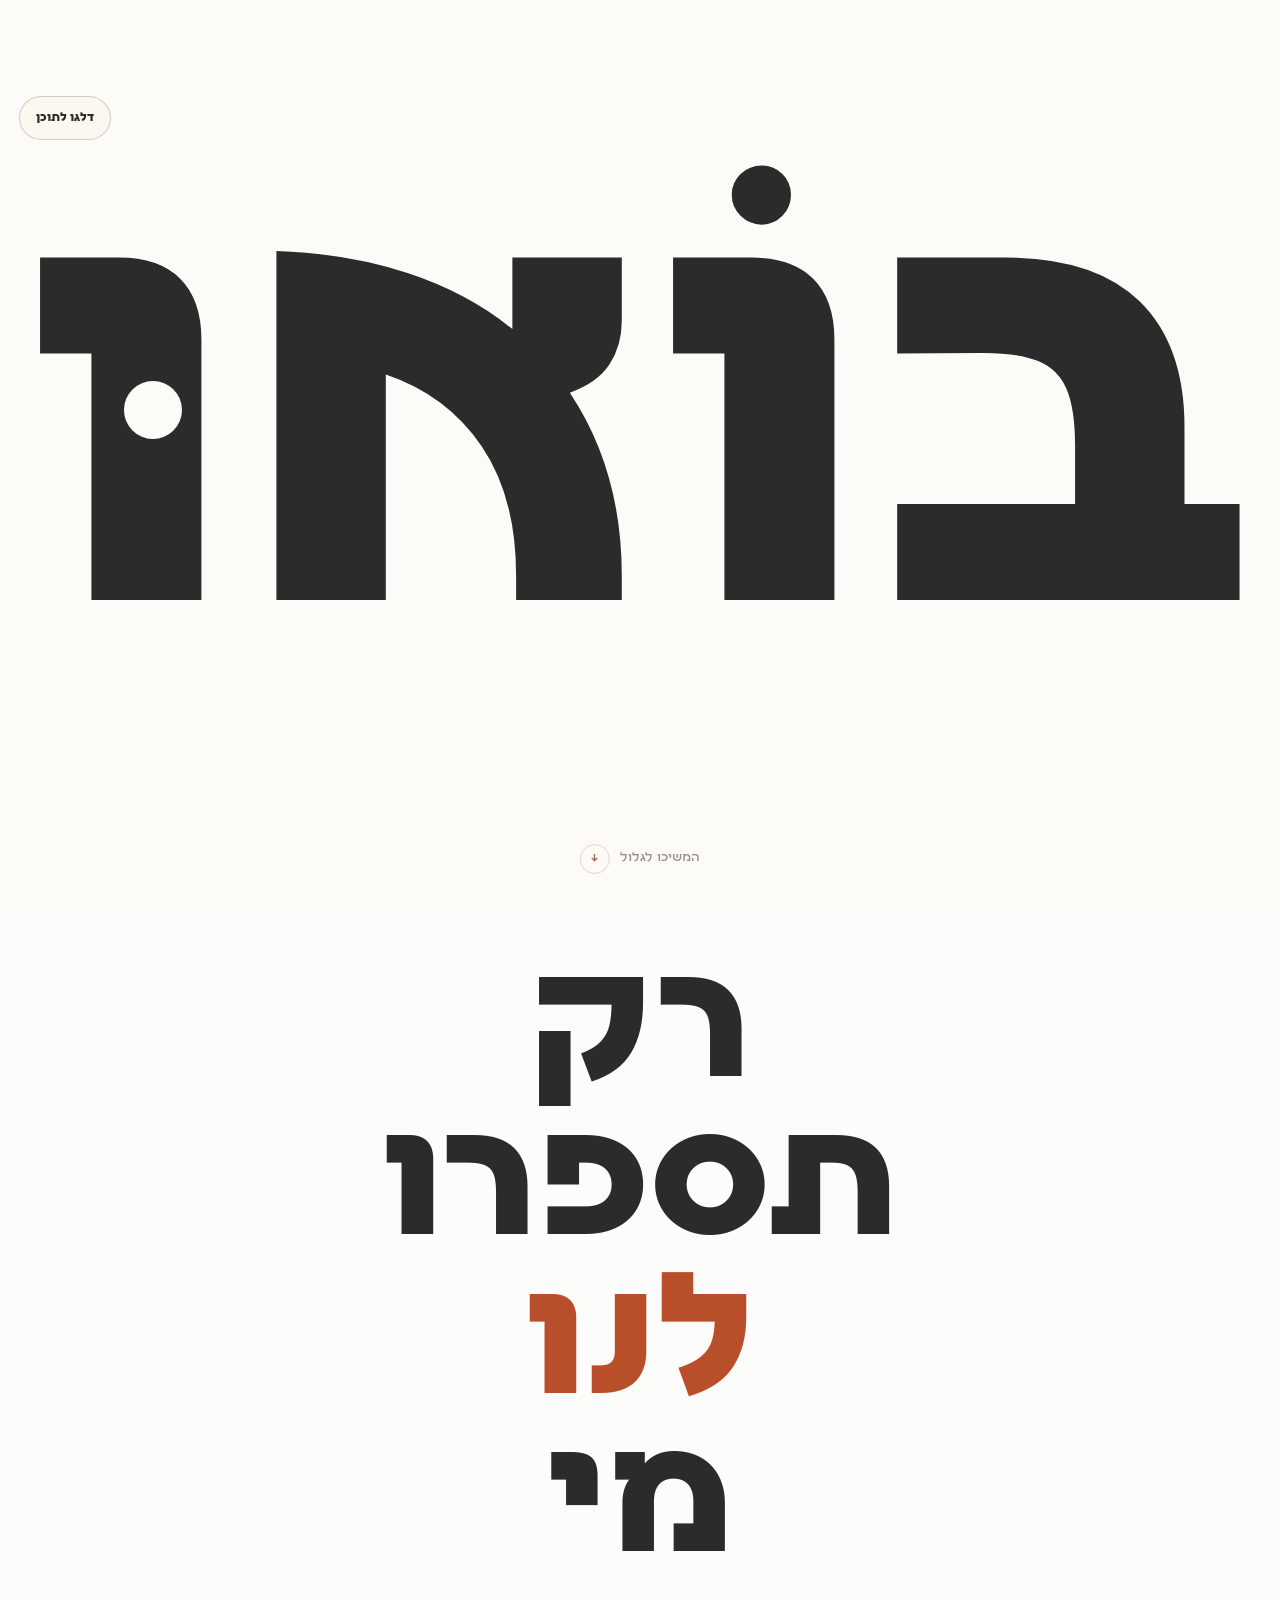
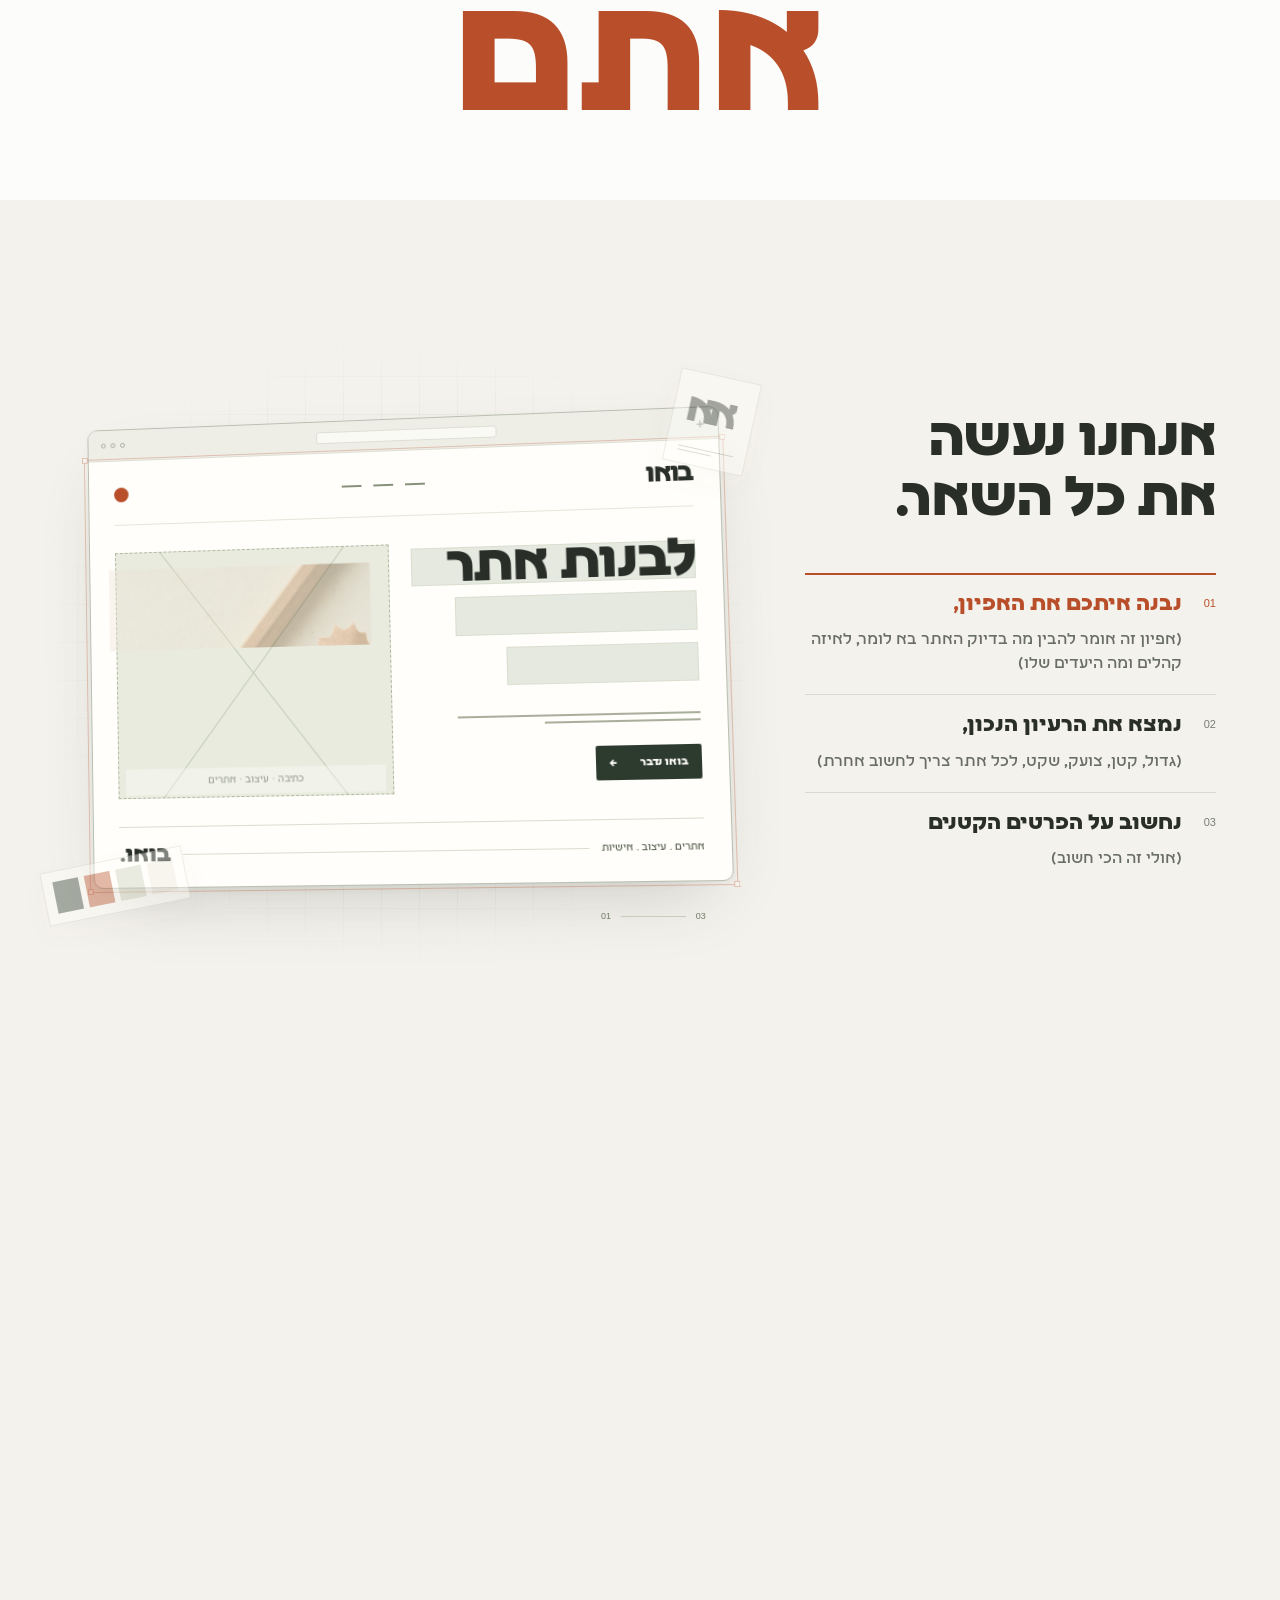
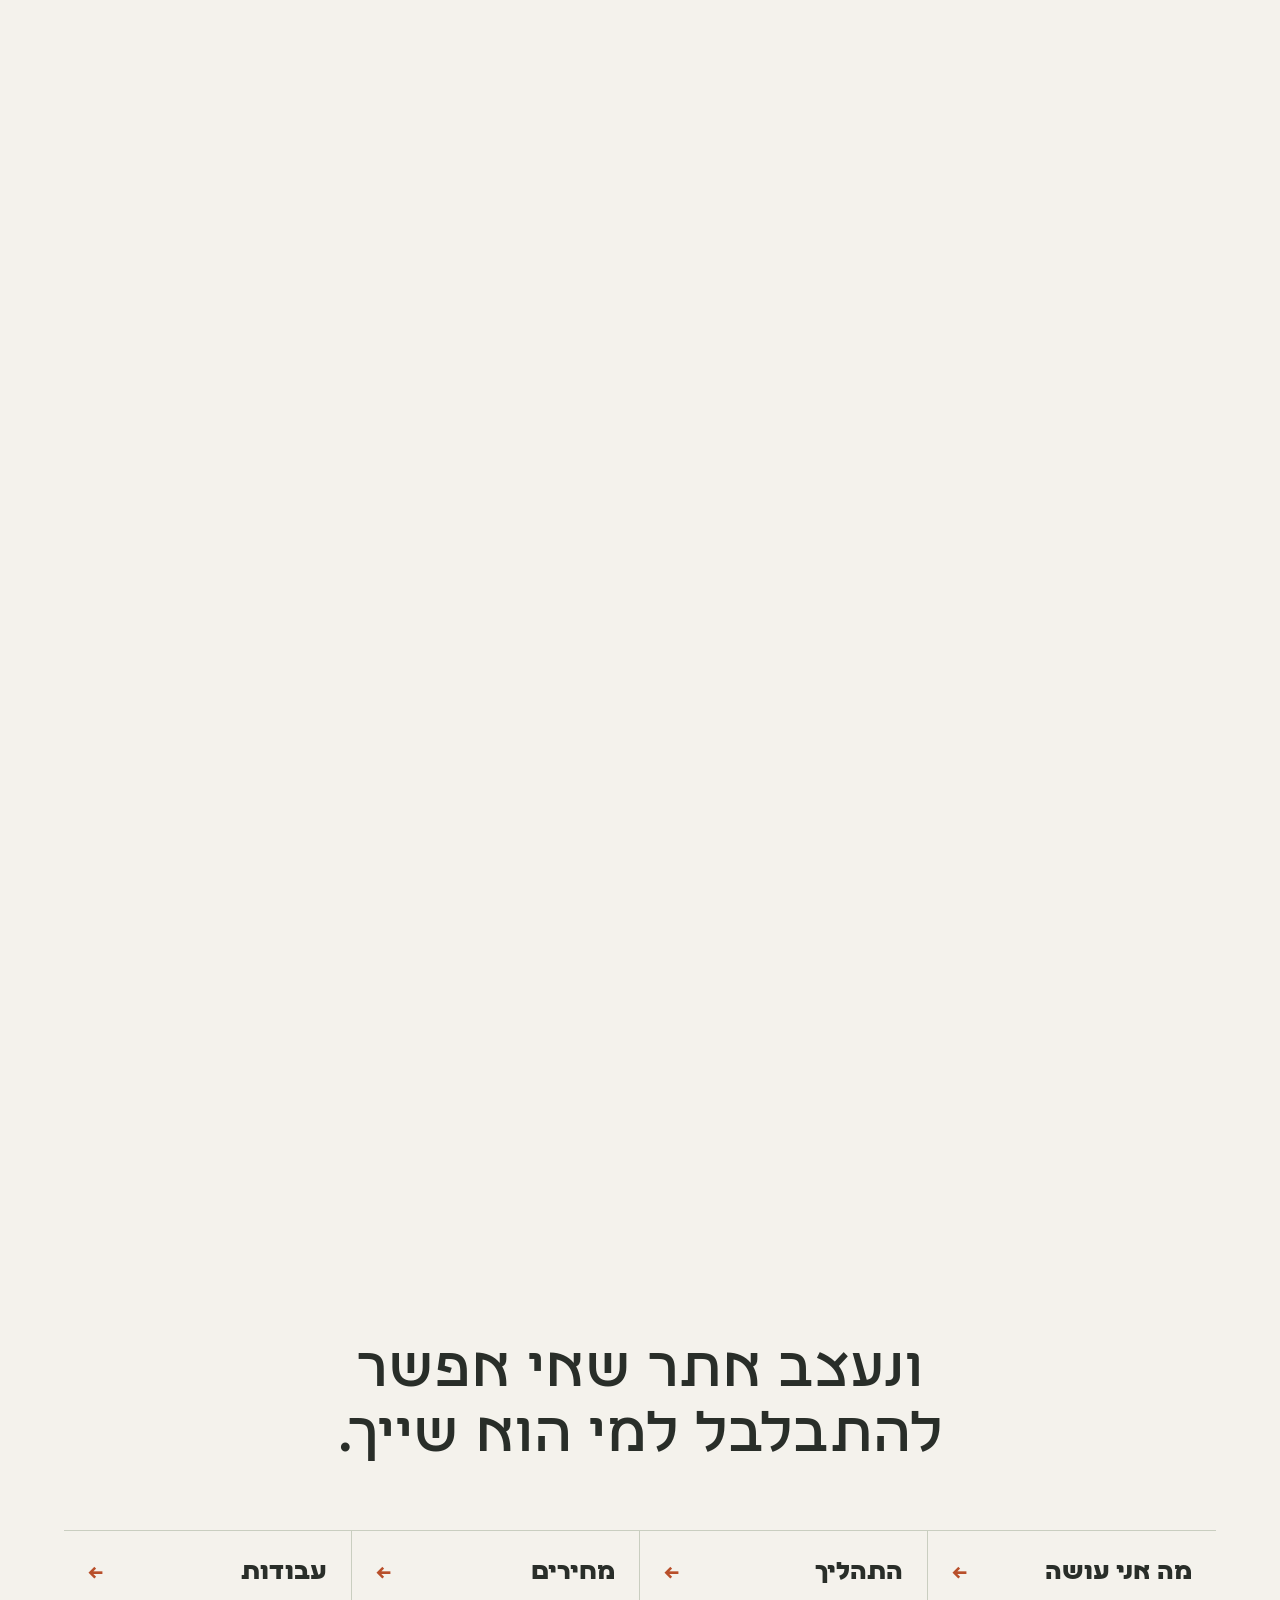
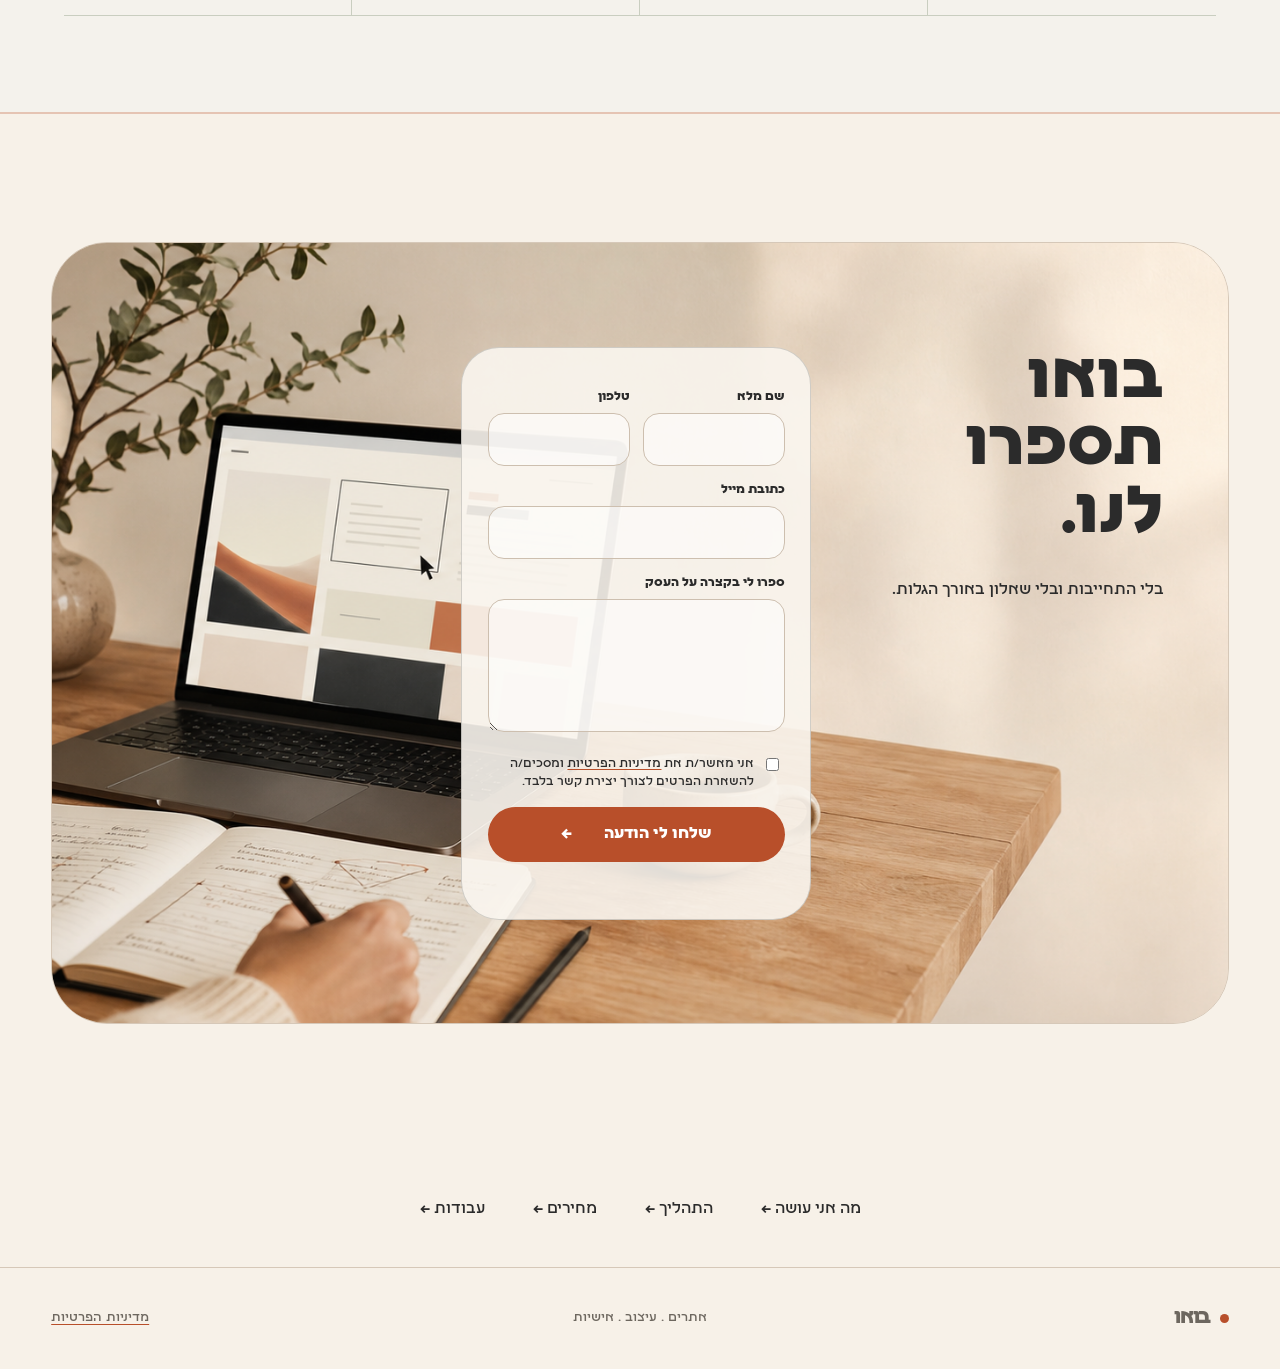
==== commit 3bfbd27d: "Fix promise assembly starting before desktop section is visible" ====
--- a/index.html
+++ b/index.html
@@ -53,7 +53,7 @@
   }
   </script>
   <link rel="stylesheet" href="assets/css/welcome.css?v=20260909-10">
-  <link rel="stylesheet" href="assets/css/promise-build.css?v=20260915-1">
+  <link rel="stylesheet" href="assets/css/promise-build.css?v=20260915-2">
 </head>
 <body>
   <a class="skip-link" href="#story">דלגו לתוכן</a>
@@ -199,6 +199,6 @@
   <nav class="page-links" aria-label="עוד באתר"><a href="about.html">מה אני עושה <span aria-hidden="true">←</span></a><a href="process.html">התהליך <span aria-hidden="true">←</span></a><a href="pricing.html">מחירים <span aria-hidden="true">←</span></a><a href="projects.html">עבודות <span aria-hidden="true">←</span></a></nav>
 <footer class="site-footer"><a class="brand footer-brand" href="#top" aria-label="בּוֹאוּ — חזרה להתחלה"><span class="brand-dot" aria-hidden="true"></span><span>בואו</span></a><p>אתרים . עיצוב . אישיות</p><a href="privacy.html">מדיניות הפרטיות</a></footer>
   <script src="assets/js/main.js?v=20260909-9"></script>
-  <script src="assets/js/promise-build.js?v=20260915-1"></script>
+  <script src="assets/js/promise-build.js?v=20260915-2"></script>
 </body>
 </html>
--- a/assets/css/promise-build.css
+++ b/assets/css/promise-build.css
@@ -149,6 +149,9 @@
 /* Pin only when the complete stage fits. Native scrolling remains in control. */
 @media (min-width: 901px) and (min-height: 650px) {
   body:has(.promise-build) { overflow-x: clip; }
+  /* Reserve the same space before and after the film loads, sized to the viewport. */
+  .build-visual { width: 100%; max-width: calc((100svh - 100px) * 11 / 9); aspect-ratio: 1056 / 864; padding: 0; justify-self: center; }
+  .build-visual .build-browser { position: absolute; inset: auto 20px; top: 50%; translate: 0 -50%; }
   .promise-build.is-scroll-built .build-scroll { height: 300svh; }
   .promise-build.is-scroll-built .build-stage { position: sticky; top: 0; height: 100svh; padding-top: 40px; padding-bottom: 40px; }
 }
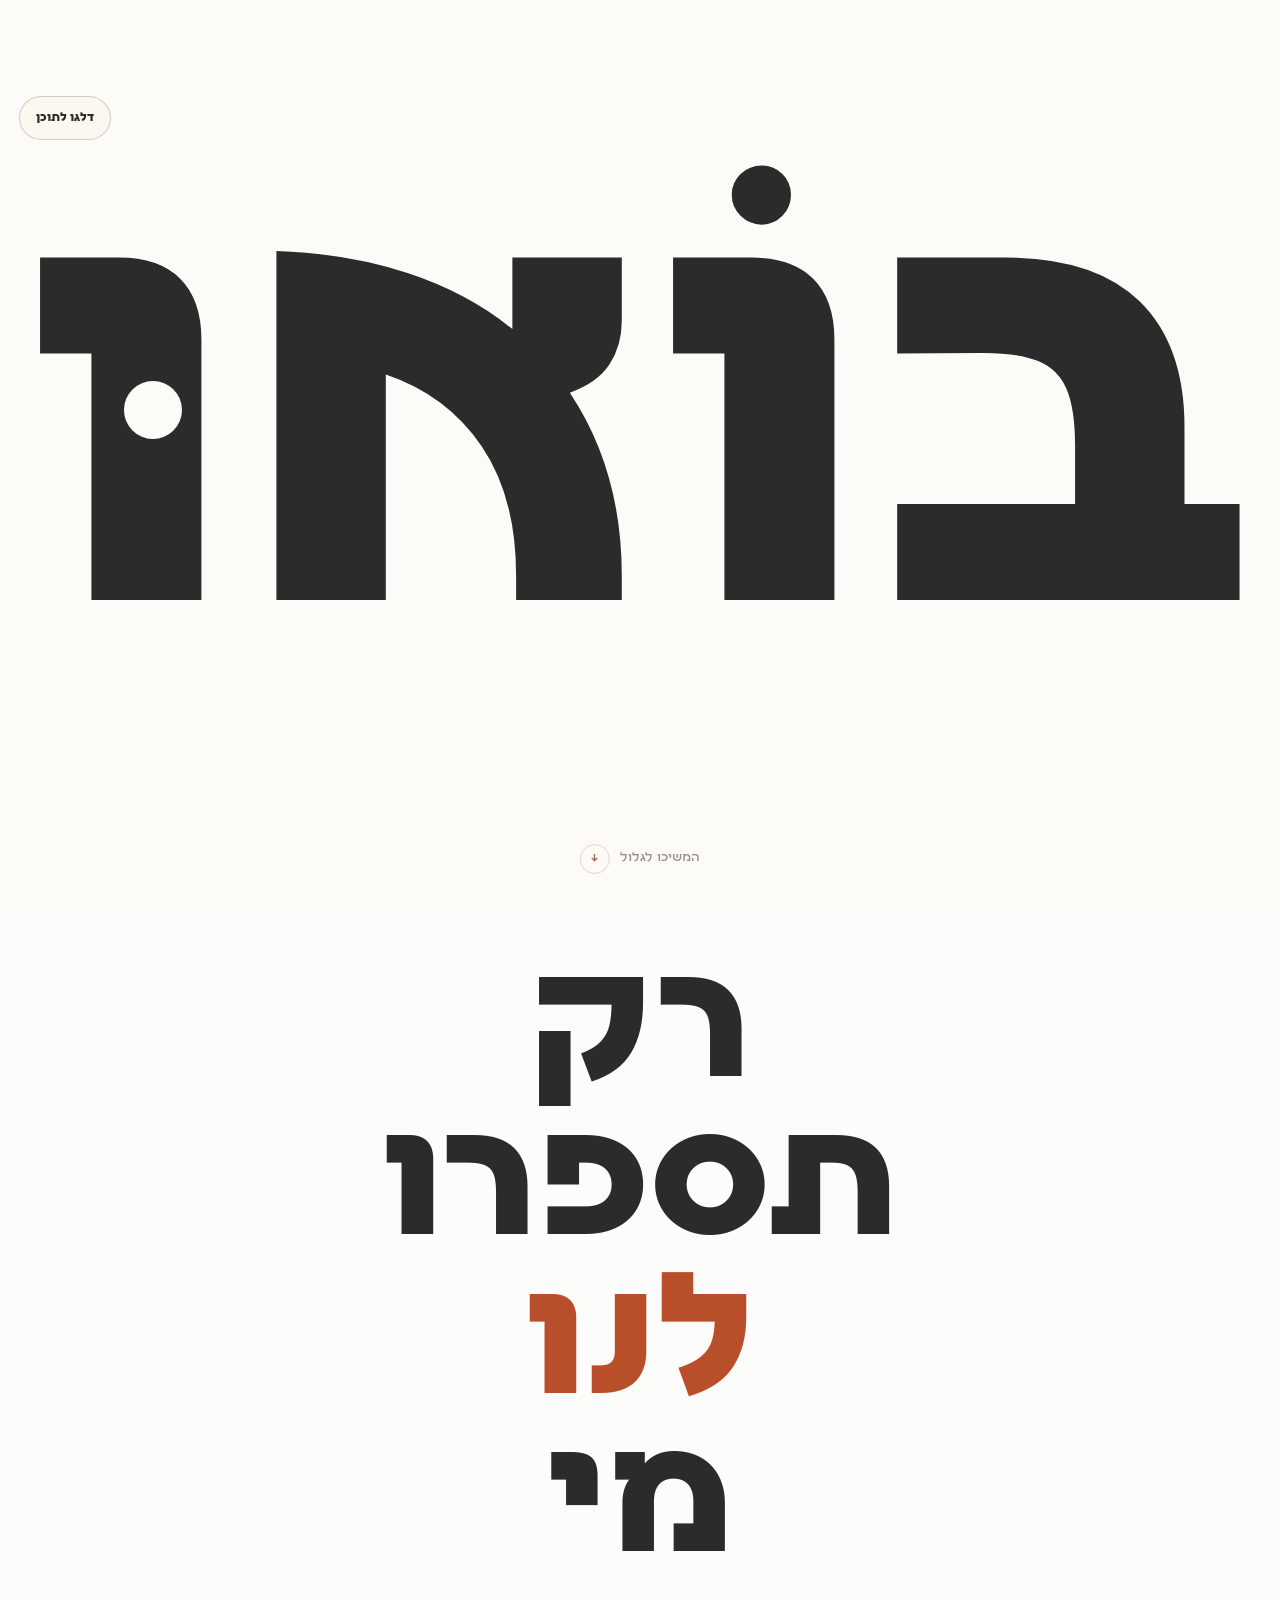
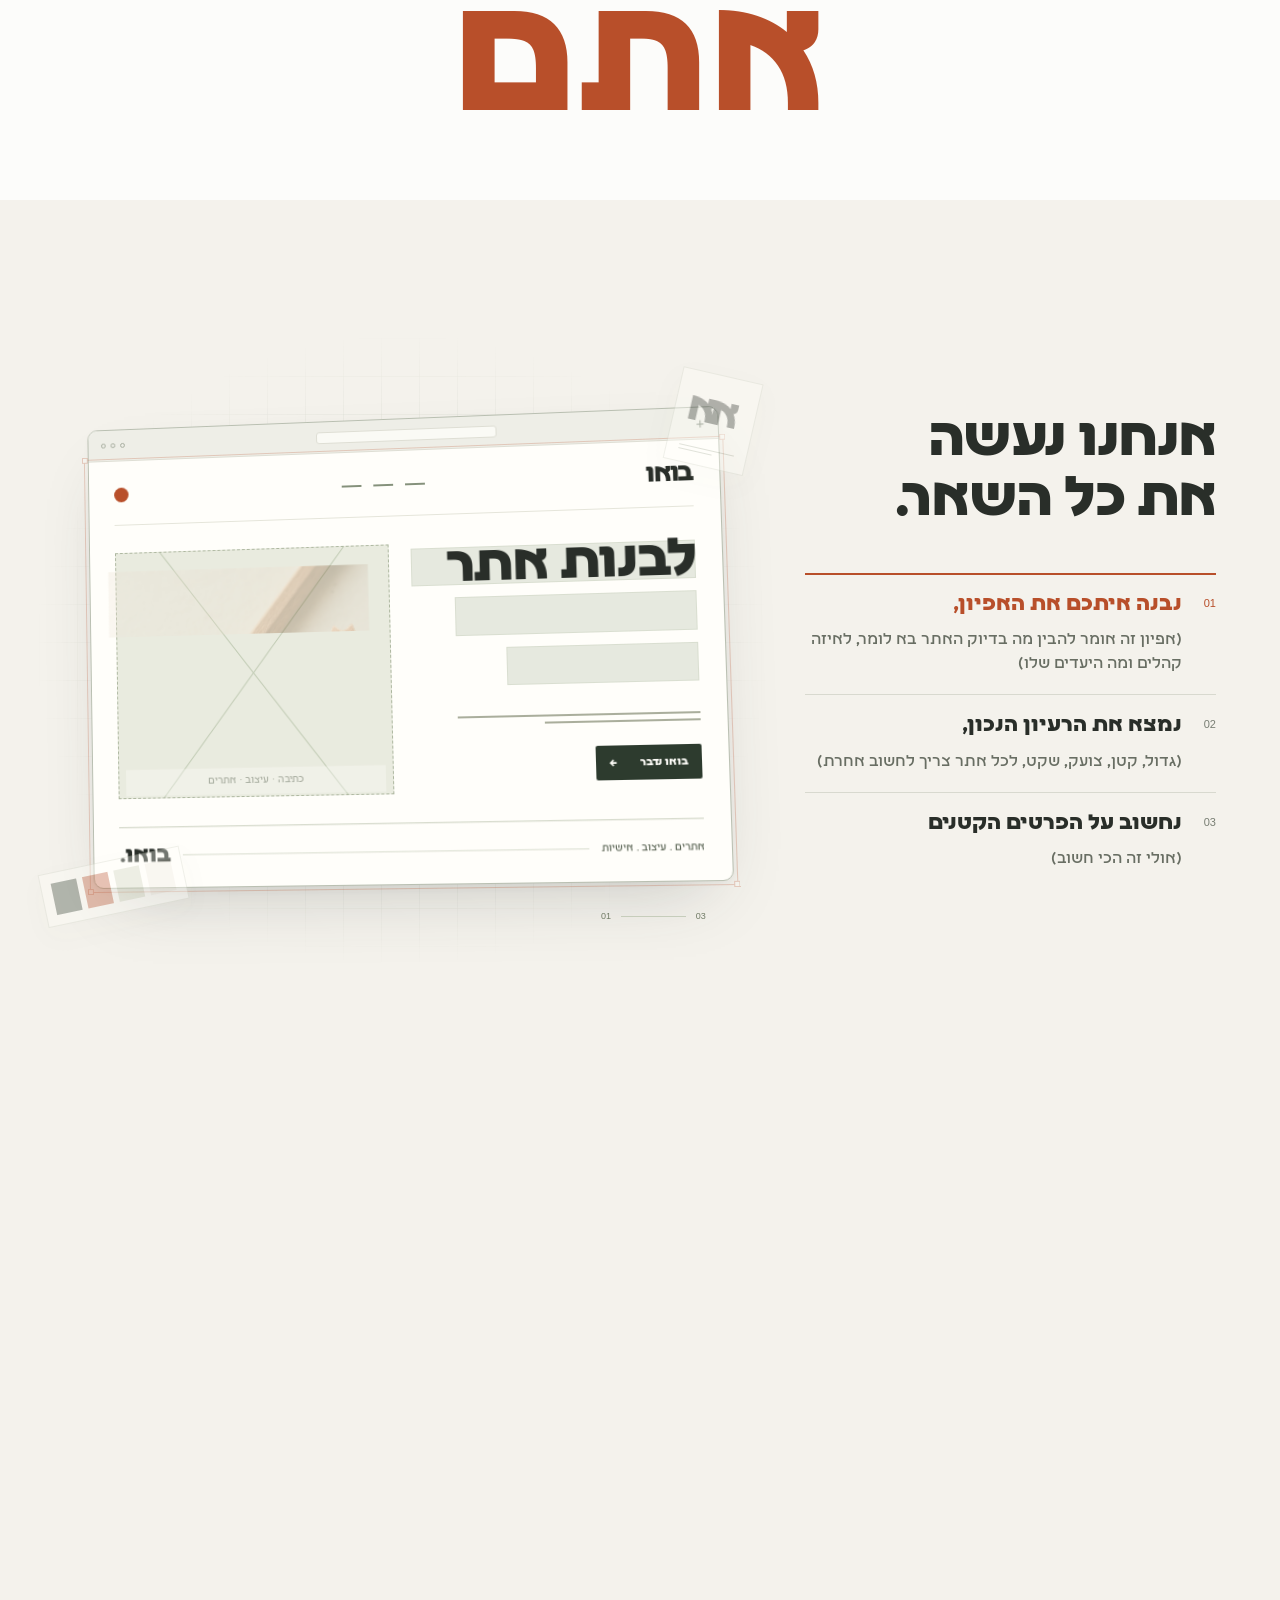
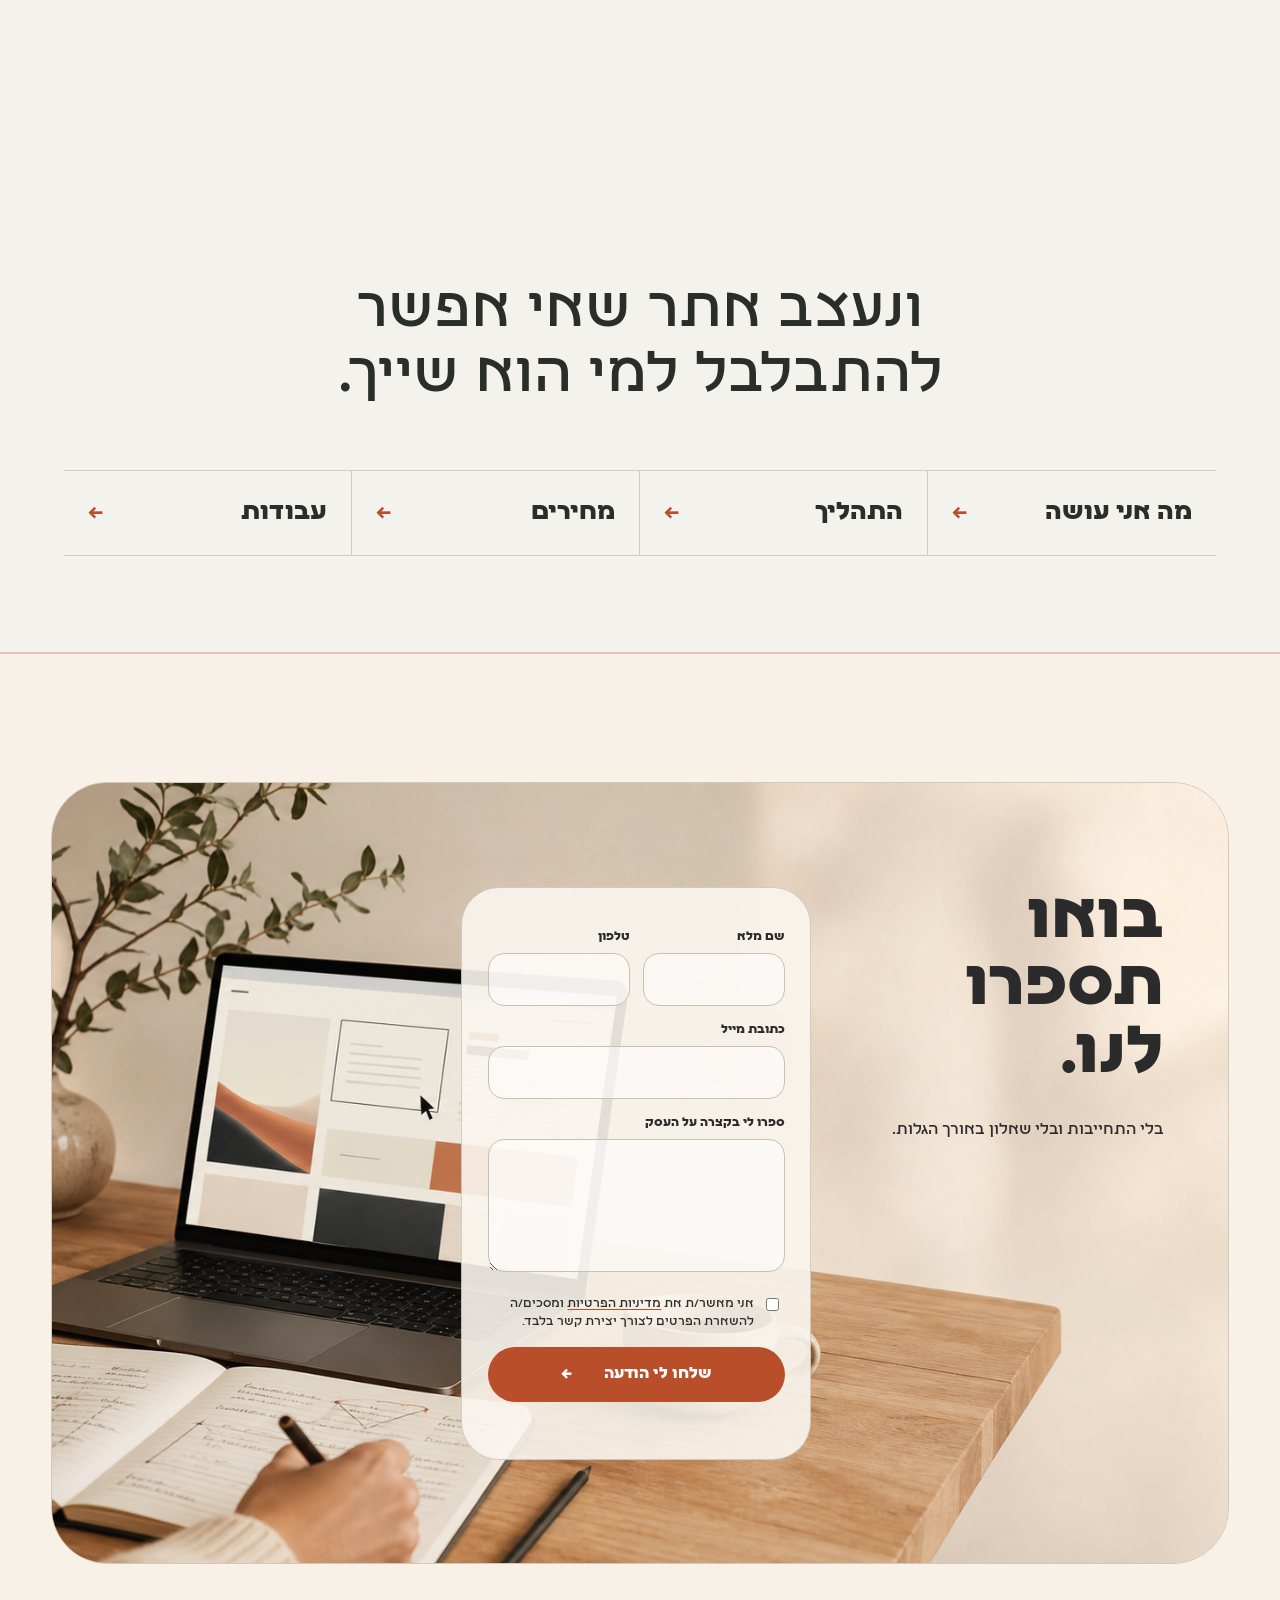
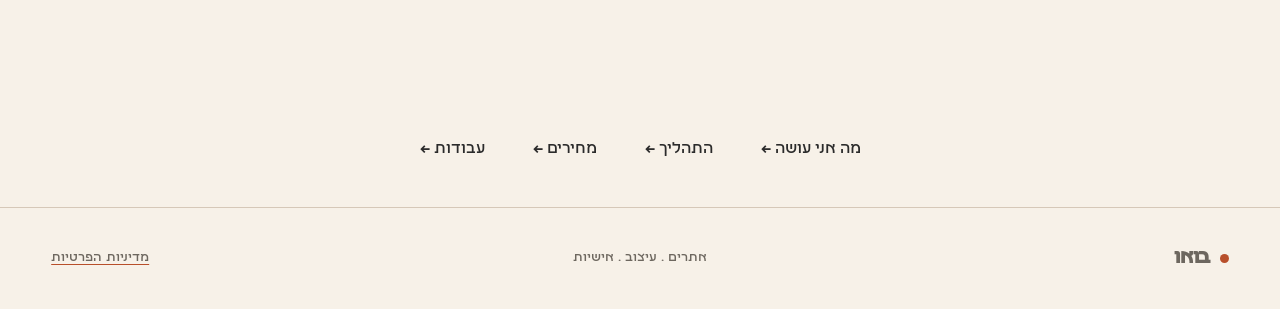
==== commit 60275956: "Enlarge promise film and slow desktop scroll assembly" ====
--- a/index.html
+++ b/index.html
@@ -53,7 +53,7 @@
   }
   </script>
   <link rel="stylesheet" href="assets/css/welcome.css?v=20260909-10">
-  <link rel="stylesheet" href="assets/css/promise-build.css?v=20260915-2">
+  <link rel="stylesheet" href="assets/css/promise-build.css?v=20260916-1">
 </head>
 <body>
   <a class="skip-link" href="#story">דלגו לתוכן</a>
--- a/assets/css/promise-build.css
+++ b/assets/css/promise-build.css
@@ -152,7 +152,8 @@
   /* Reserve the same space before and after the film loads, sized to the viewport. */
   .build-visual { width: 100%; max-width: calc((100svh - 100px) * 11 / 9); aspect-ratio: 1056 / 864; padding: 0; justify-self: center; }
   .build-visual .build-browser { position: absolute; inset: auto 20px; top: 50%; translate: 0 -50%; }
-  .promise-build.is-scroll-built .build-scroll { height: 300svh; }
+  .has-build-film .build-film { transform: scale(1.16); }
+  .promise-build.is-scroll-built .build-scroll { height: 360svh; }
   .promise-build.is-scroll-built .build-stage { position: sticky; top: 0; height: 100svh; padding-top: 40px; padding-bottom: 40px; }
 }
 @media (max-width: 1100px) and (min-width: 901px) {
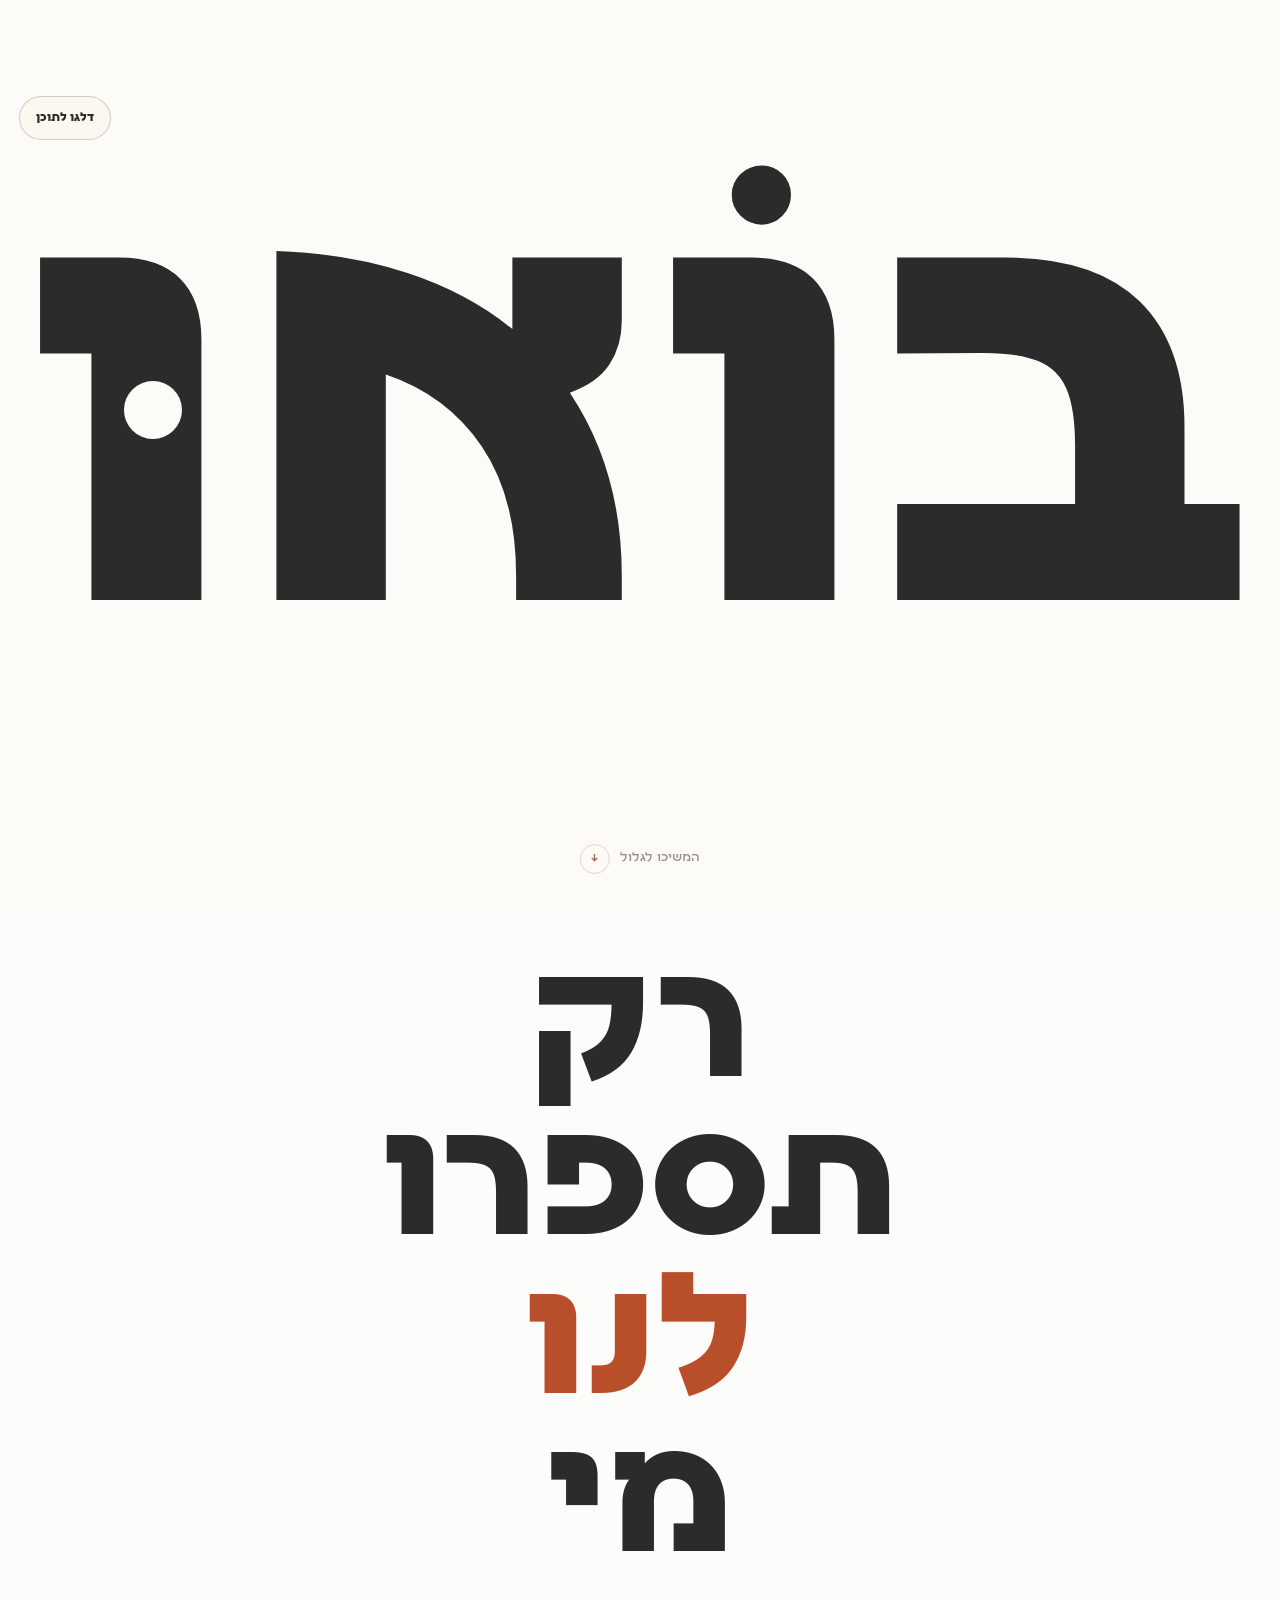
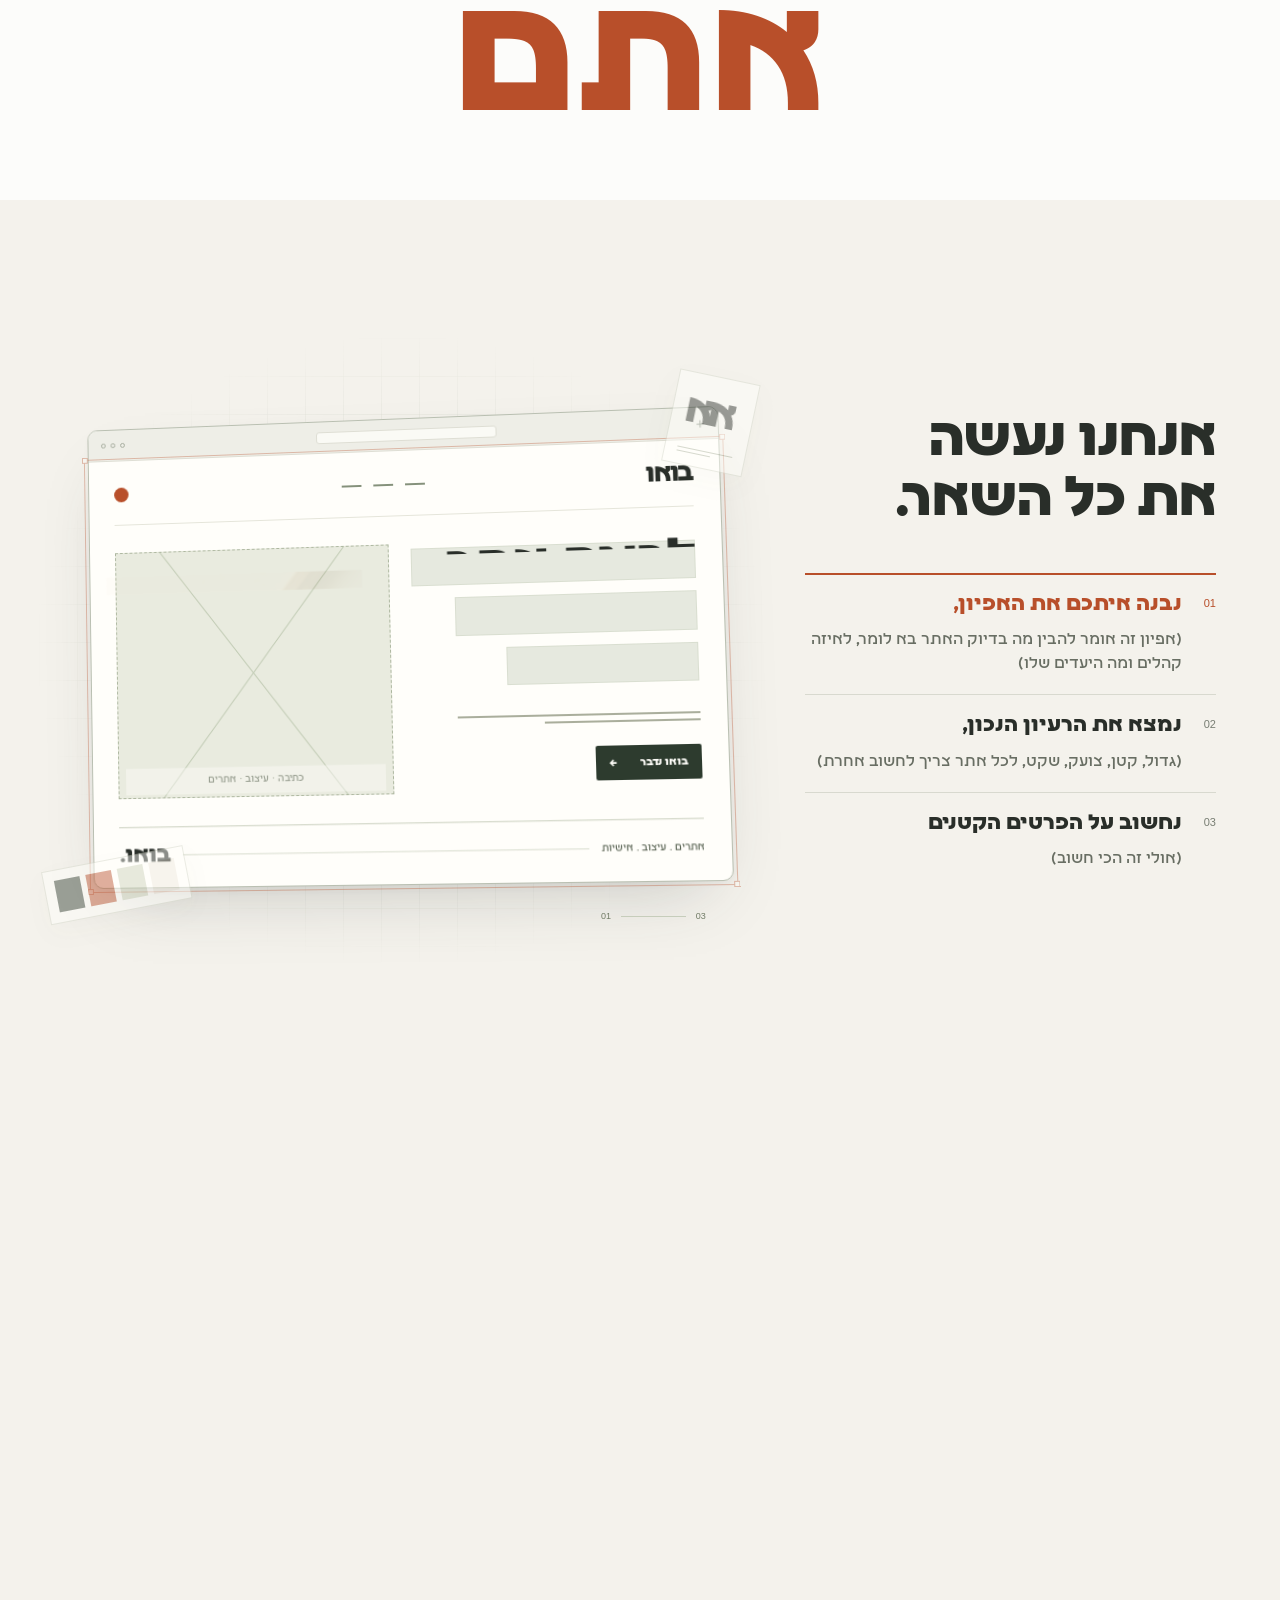
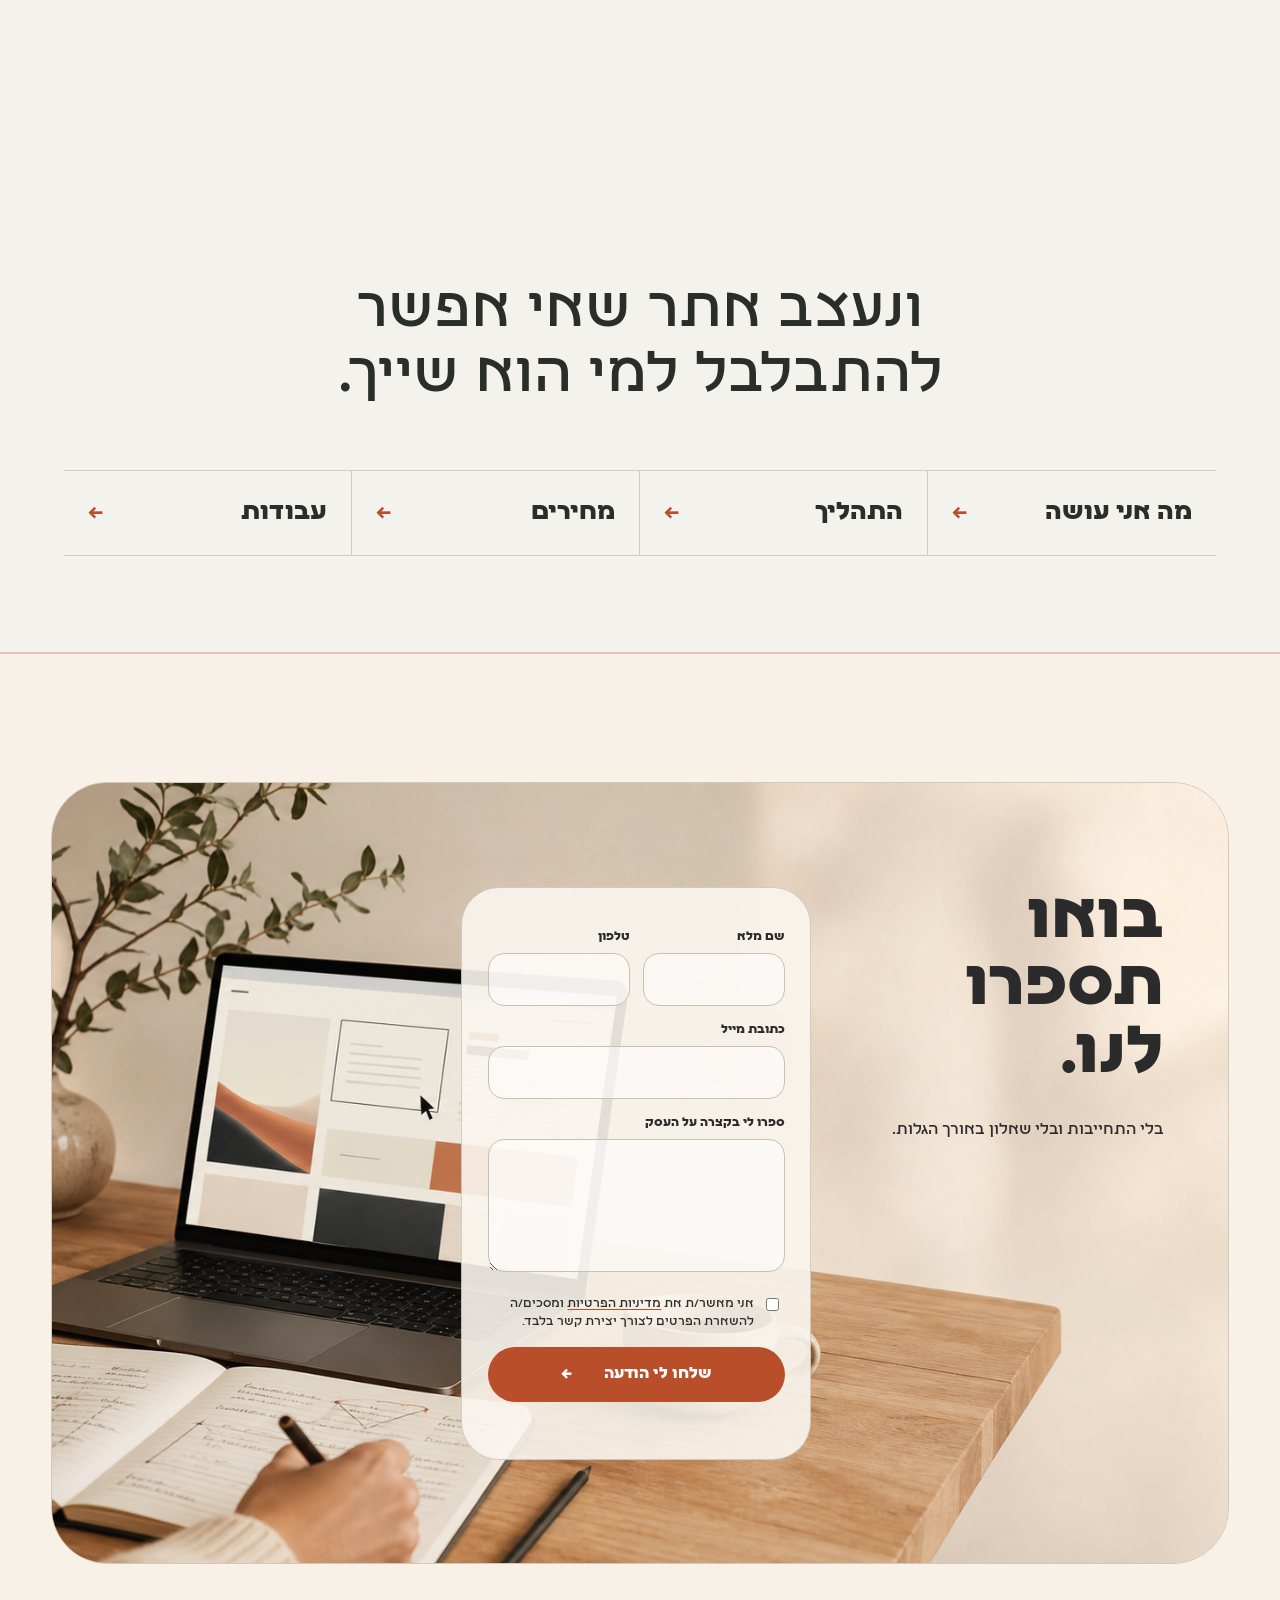
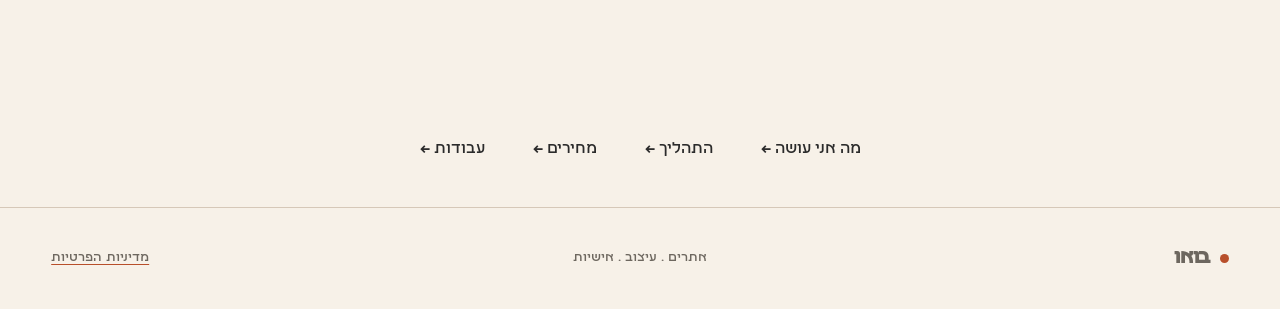
==== commit 1238edb3: "Extend promise size and pacing adjustments to narrow viewports" ====
--- a/index.html
+++ b/index.html
@@ -53,7 +53,7 @@
   }
   </script>
   <link rel="stylesheet" href="assets/css/welcome.css?v=20260909-10">
-  <link rel="stylesheet" href="assets/css/promise-build.css?v=20260916-1">
+  <link rel="stylesheet" href="assets/css/promise-build.css?v=20260916-2">
 </head>
 <body>
   <a class="skip-link" href="#story">דלגו לתוכן</a>
@@ -199,6 +199,6 @@
   <nav class="page-links" aria-label="עוד באתר"><a href="about.html">מה אני עושה <span aria-hidden="true">←</span></a><a href="process.html">התהליך <span aria-hidden="true">←</span></a><a href="pricing.html">מחירים <span aria-hidden="true">←</span></a><a href="projects.html">עבודות <span aria-hidden="true">←</span></a></nav>
 <footer class="site-footer"><a class="brand footer-brand" href="#top" aria-label="בּוֹאוּ — חזרה להתחלה"><span class="brand-dot" aria-hidden="true"></span><span>בואו</span></a><p>אתרים . עיצוב . אישיות</p><a href="privacy.html">מדיניות הפרטיות</a></footer>
   <script src="assets/js/main.js?v=20260909-9"></script>
-  <script src="assets/js/promise-build.js?v=20260915-2"></script>
+  <script src="assets/js/promise-build.js?v=20260916-2"></script>
 </body>
 </html>
--- a/assets/css/promise-build.css
+++ b/assets/css/promise-build.css
@@ -63,7 +63,7 @@
 .build-visual { position: relative; min-width: 0; padding: 52px 20px 56px; direction: ltr; }
 .build-film { position: absolute; inset: -12px -14px; z-index: 3; opacity: 0; pointer-events: none; transition: opacity .35s ease; }
 .build-film video { width: 100%; height: 100%; display: block; object-fit: contain; mask-image: linear-gradient(to right, transparent, #000 5%, #000 95%, transparent), linear-gradient(to bottom, transparent, #000 8%, #000 92%, transparent); mask-composite: intersect; }
-.has-build-film .build-film { opacity: 1; }
+.has-build-film .build-film { opacity: 1; transform: scale(1.1); }
 .has-build-film .build-visual { padding: 0; aspect-ratio: 1056 / 864; }
 .has-build-film .build-film { inset: 0; }
 .has-build-film .build-browser { position: absolute; inset: 0; }
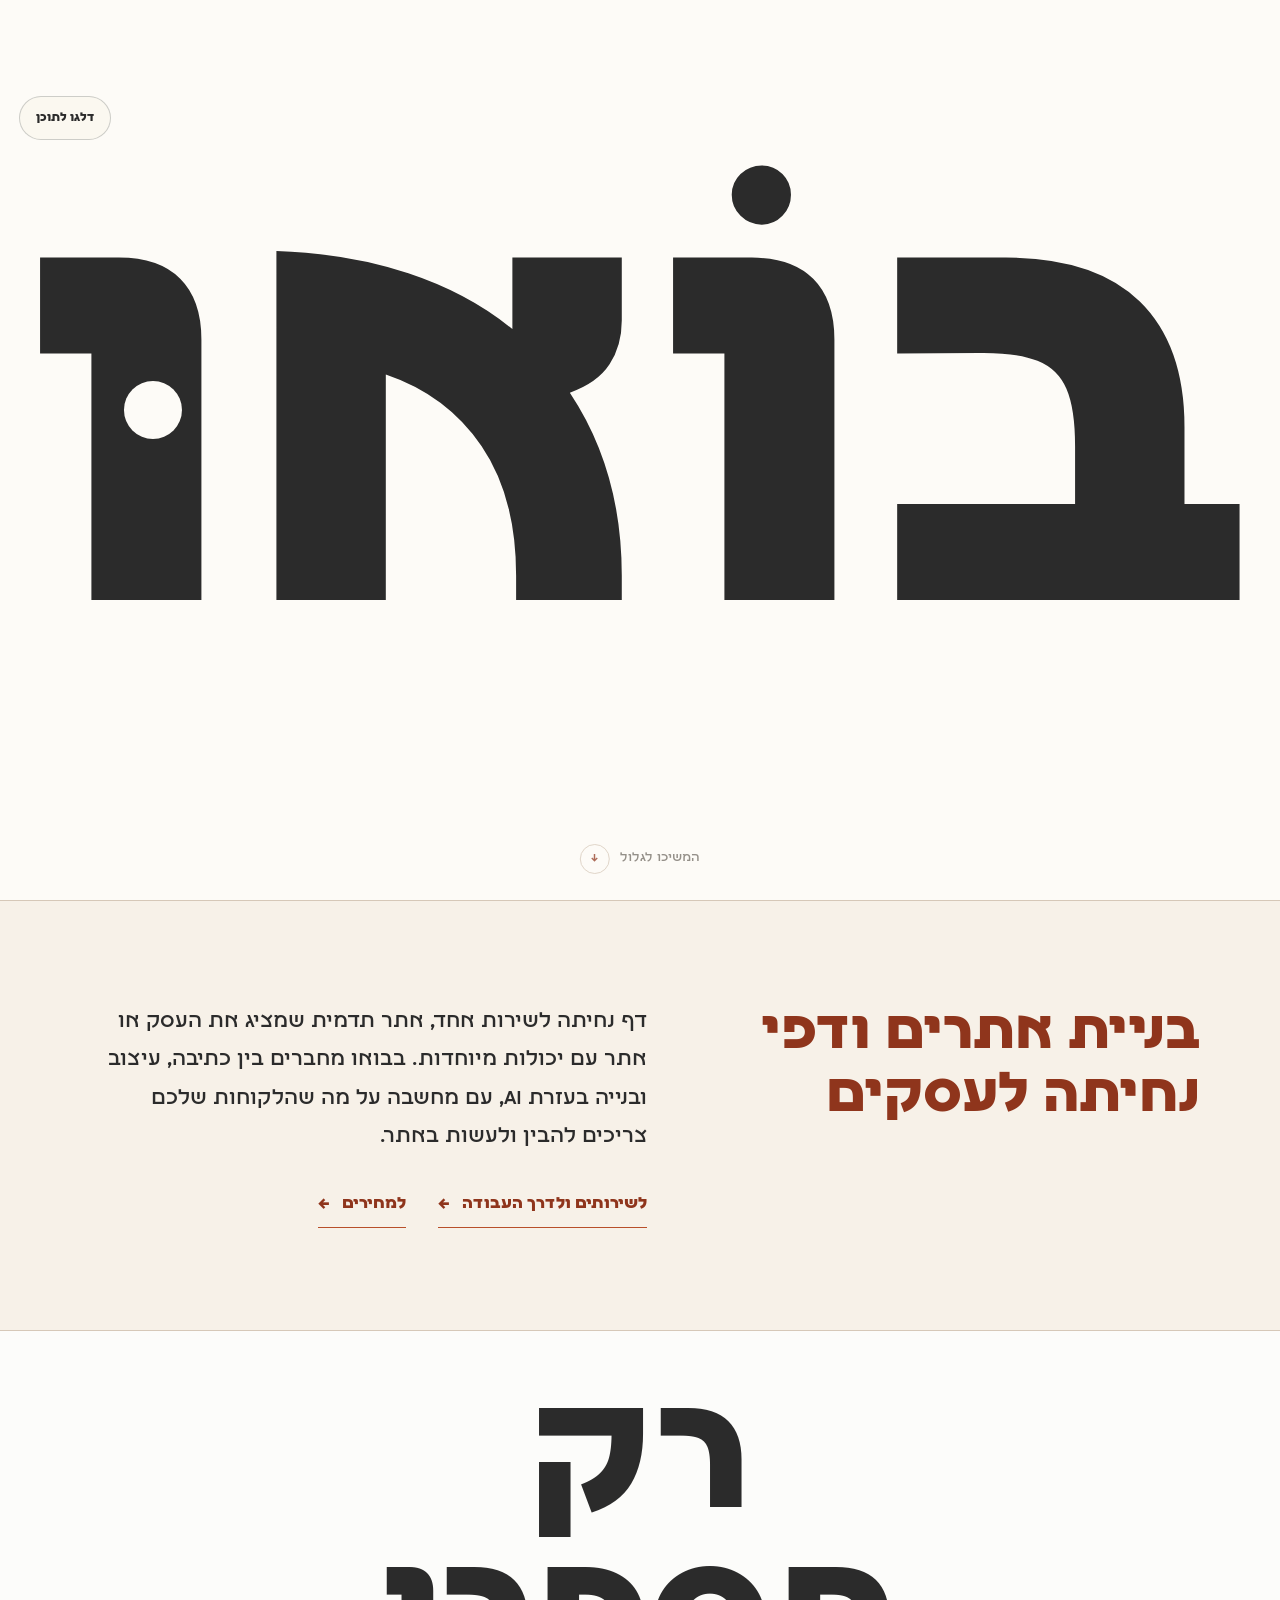
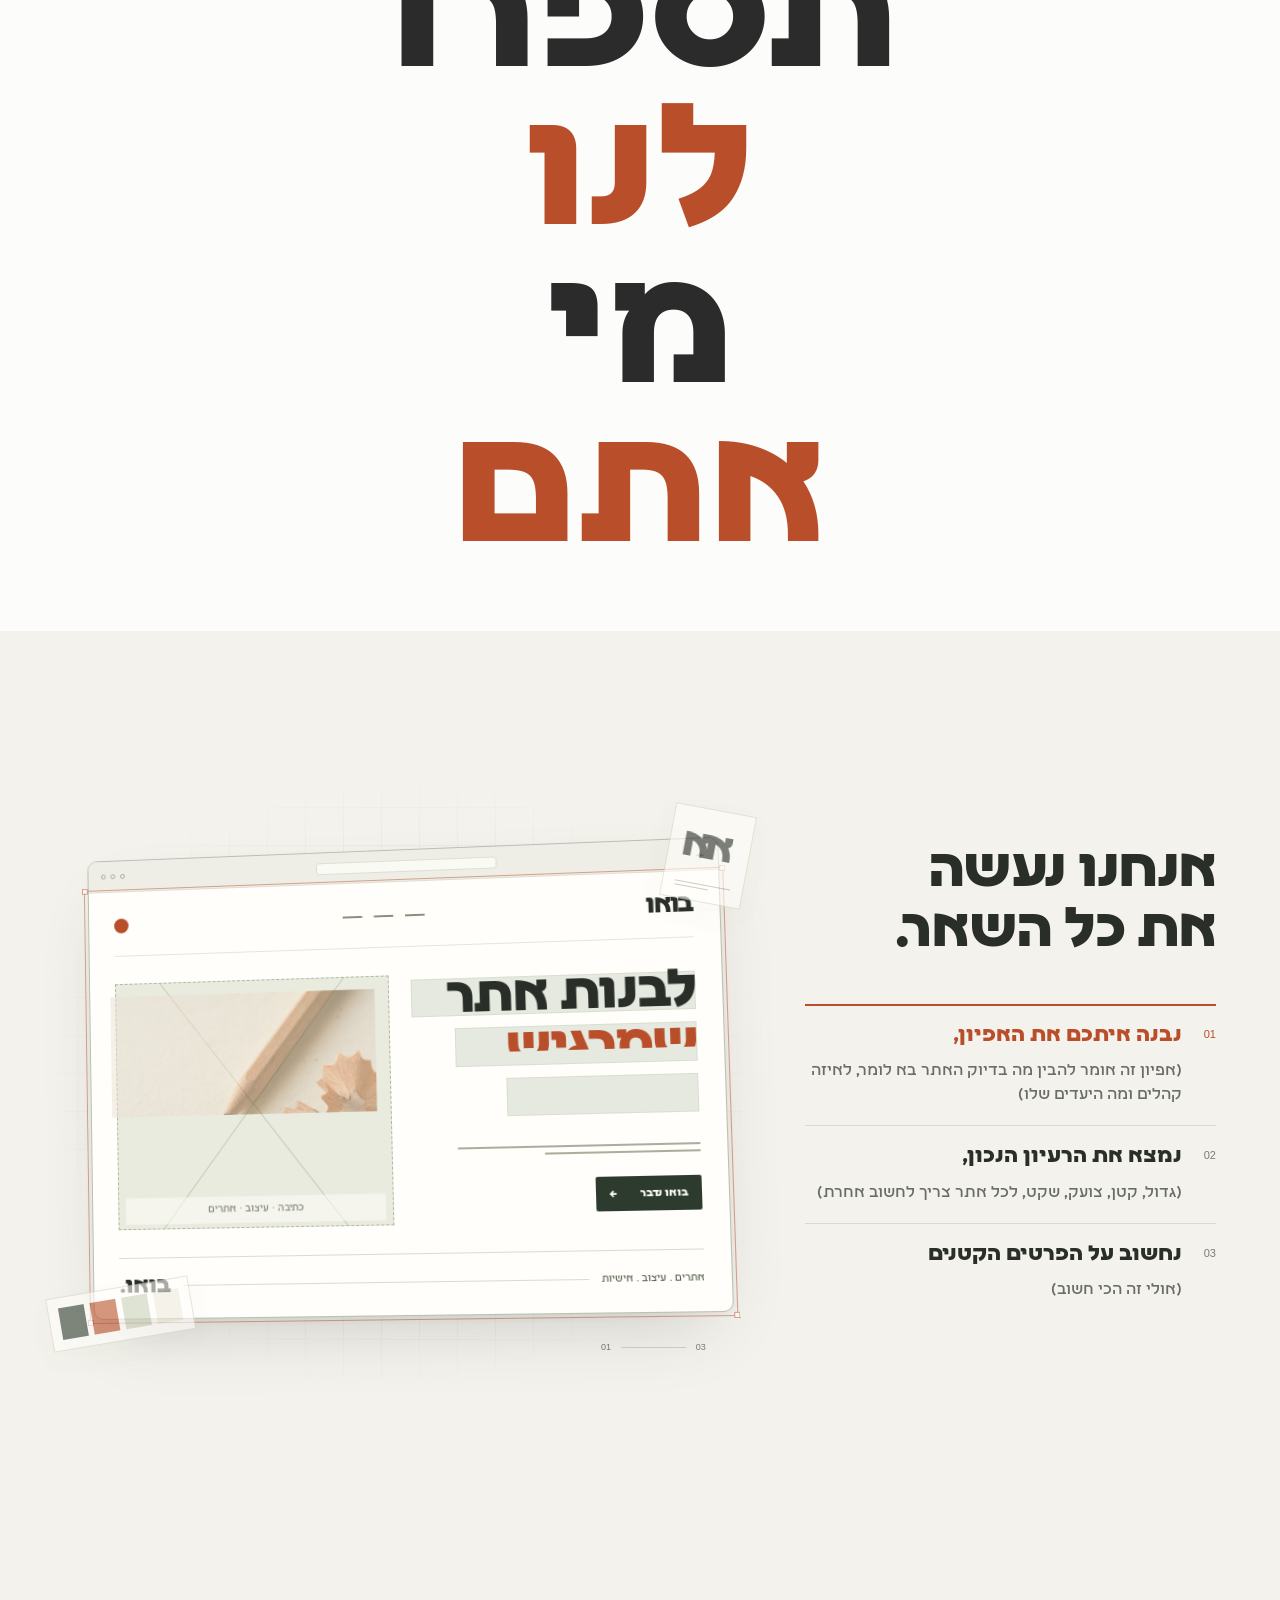
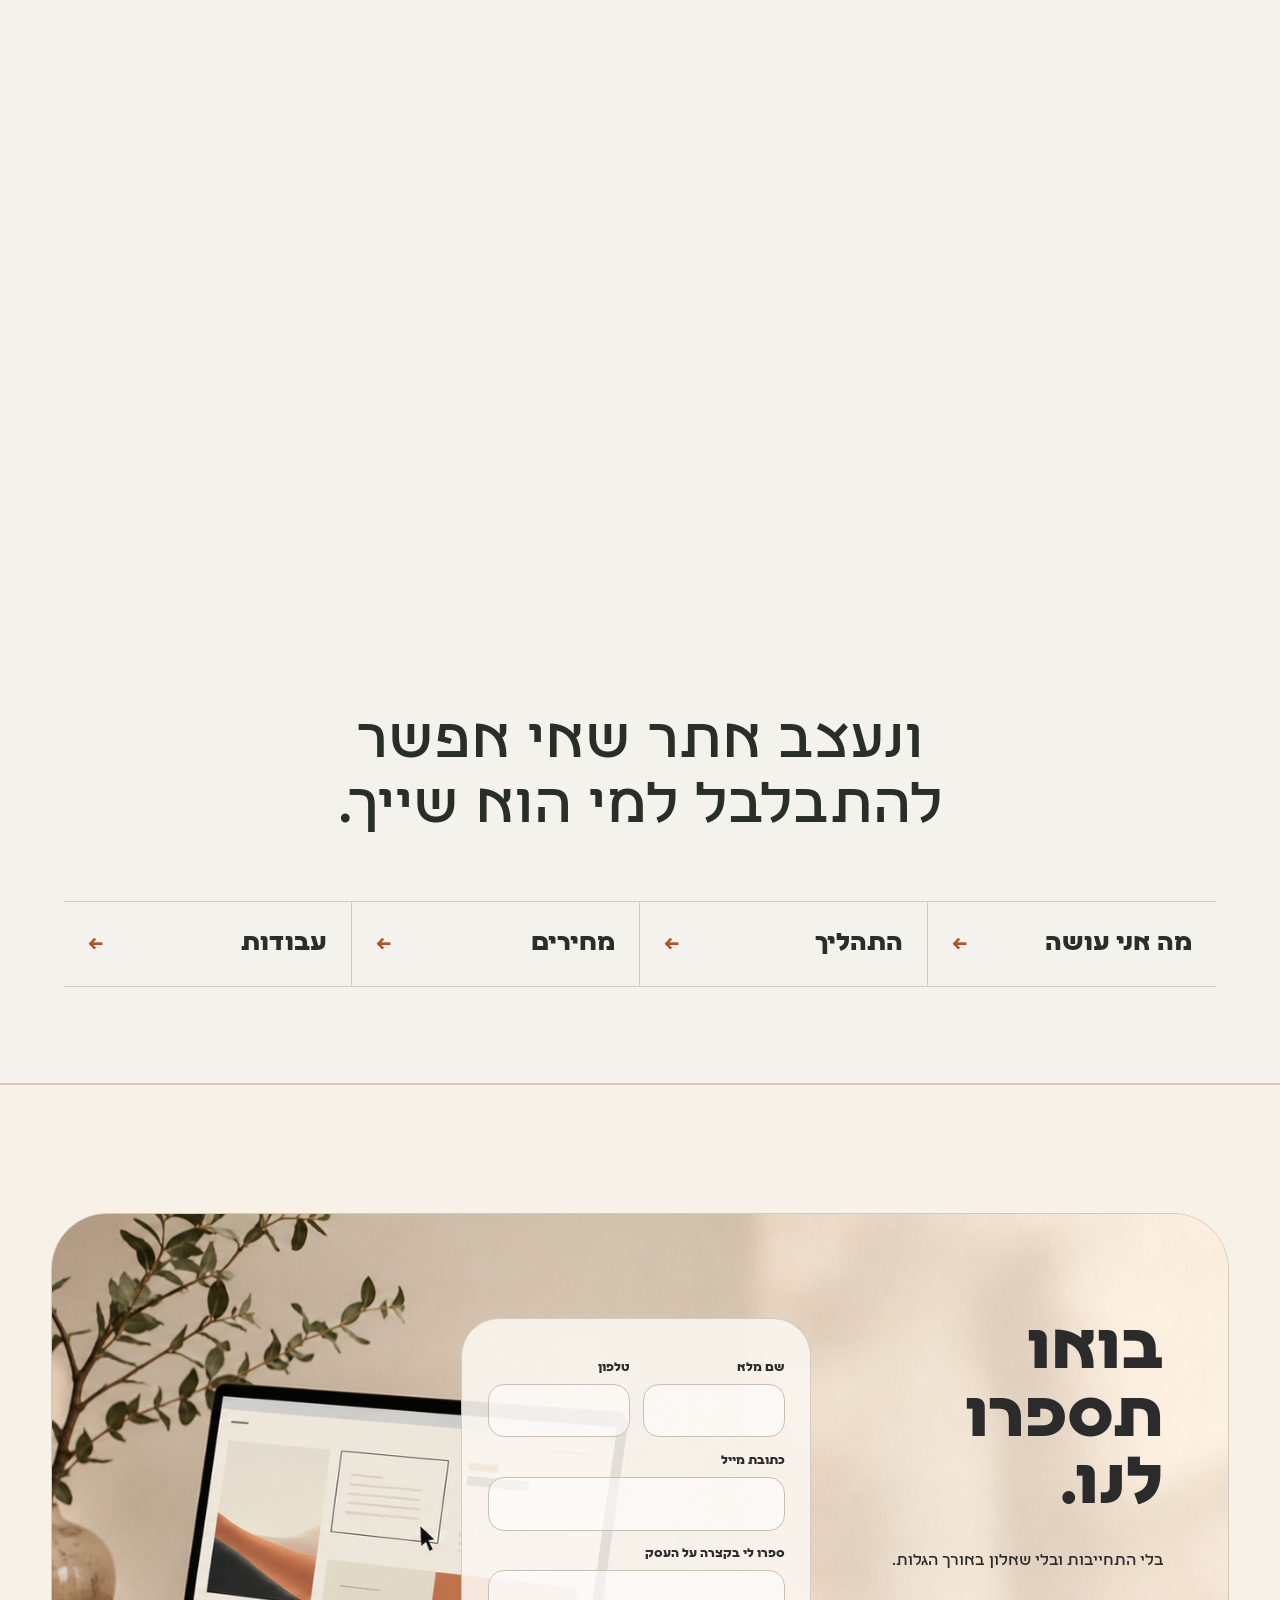
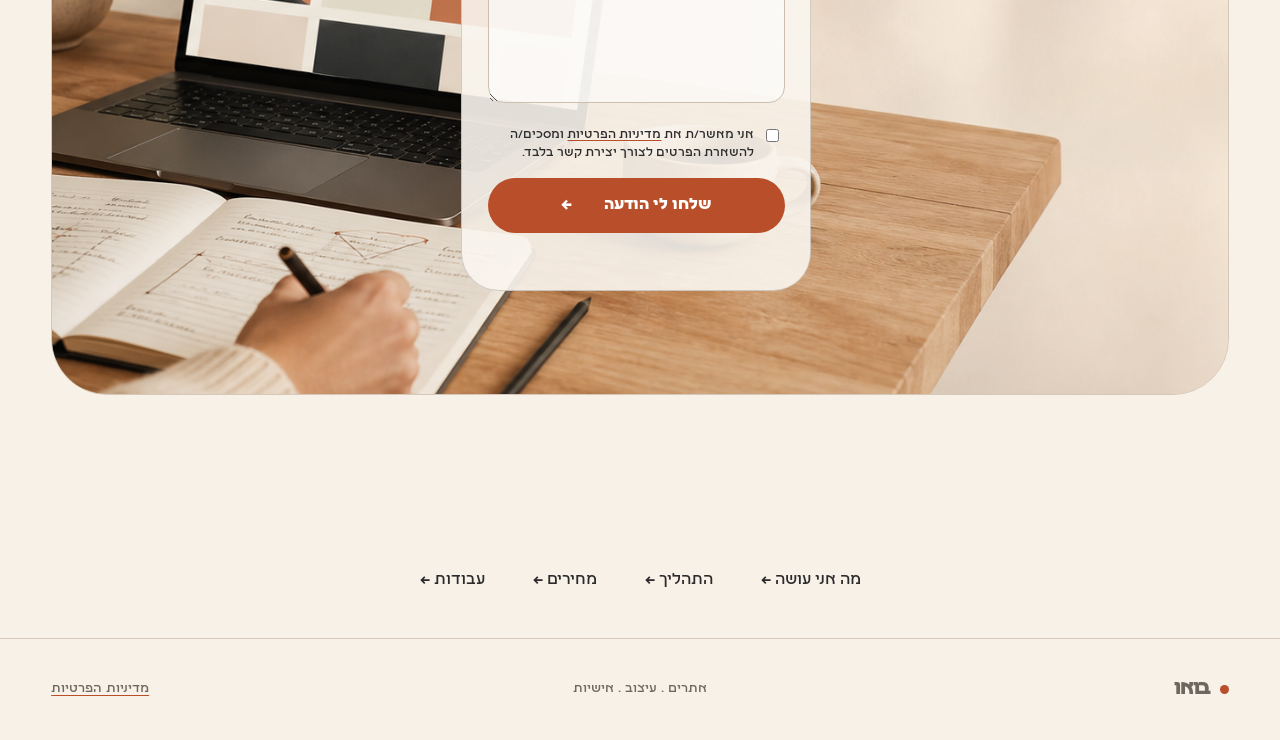
==== commit bc234381: "Improve SEO metadata and service content" ====
--- a/index.html
+++ b/index.html
@@ -3,8 +3,8 @@
 <head>
   <meta charset="utf-8">
   <meta name="viewport" content="width=device-width, initial-scale=1">
-  <title>בּוֹאוּ — אתרים עם אופי, לעסקים עם אישיות</title>
-  <meta name="description" content="כתיבה, עיצוב ובניית אתרים בעזרת AI, עם מחשבה על העסק שלכם בכל שלב.">
+  <title>בואו — אתרים עם אופי | בניית אתרים ודפי נחיתה</title>
+  <meta name="description" content="כתיבה, עיצוב ובניית אתרים ודפי נחיתה לעסקים. שילוב של כלי AI ועבודה אנושית על המילים, העיצוב והפרטים שמייחדים את העסק שלכם.">
   <meta name="robots" content="index,follow,max-image-preview:large,max-snippet:-1,max-video-preview:-1">
   <meta name="theme-color" content="#f7f1e8">
   <link rel="canonical" href="https://boau.click/">
@@ -12,16 +12,16 @@
   <meta property="og:locale" content="he_IL">
   <meta property="og:type" content="website">
   <meta property="og:site_name" content="בּוֹאוּ">
-  <meta property="og:title" content="בּוֹאוּ — אתרים עם אופי, לעסקים עם אישיות">
-  <meta property="og:description" content="כתיבה, עיצוב ובניית אתרים בעזרת AI, עם מחשבה על העסק שלכם בכל שלב.">
+  <meta property="og:title" content="בואו — אתרים עם אופי | בניית אתרים ודפי נחיתה">
+  <meta property="og:description" content="כתיבה, עיצוב ובניית אתרים ודפי נחיתה לעסקים. שילוב של כלי AI ועבודה אנושית על המילים, העיצוב והפרטים שמייחדים את העסק שלכם.">
   <meta property="og:url" content="https://boau.click/">
   <meta property="og:image" content="https://boau.click/assets/images/editorial/contact-workbench.png">
   <meta property="og:image:width" content="1774">
   <meta property="og:image:height" content="887">
   <meta property="og:image:alt" content="שולחן עבודה עם לפטופ, מחברת עריכה וכוס קפה">
   <meta name="twitter:card" content="summary_large_image">
-  <meta name="twitter:title" content="בּוֹאוּ — אתרים עם אופי, לעסקים עם אישיות">
-  <meta name="twitter:description" content="כתיבה, עיצוב ובניית אתרים בעזרת AI, עם מחשבה על העסק שלכם בכל שלב.">
+  <meta name="twitter:title" content="בואו — אתרים עם אופי | בניית אתרים ודפי נחיתה">
+  <meta name="twitter:description" content="כתיבה, עיצוב ובניית אתרים ודפי נחיתה לעסקים. שילוב של כלי AI ועבודה אנושית על המילים, העיצוב והפרטים שמייחדים את העסק שלכם.">
   <meta name="twitter:image" content="https://boau.click/assets/images/editorial/contact-workbench.png">
   <link rel="icon" type="image/png" sizes="512x512" href="favicon.png?v=20260724-2">
   <link rel="preload" href="assets/fonts/lehava-display-bold.woff2" as="font" type="font/woff2" crossorigin>
@@ -38,7 +38,7 @@
     "url": "https://boau.click/",
     "logo": "https://boau.click/favicon.png",
     "image": "https://boau.click/assets/images/editorial/contact-workbench.png",
-    "description": "כתיבה, עיצוב ובניית אתרים בעזרת AI, עם מחשבה על העסק שלכם בכל שלב.",
+    "description": "כתיבה, עיצוב ובניית אתרים ודפי נחיתה לעסקים. שילוב של כלי AI ועבודה אנושית על המילים, העיצוב והפרטים שמייחדים את העסק שלכם.",
     "telephone": "+972-54-846-1204",
     "areaServed": {
       "@type": "Country",
@@ -54,6 +54,7 @@
   </script>
   <link rel="stylesheet" href="assets/css/welcome.css?v=20260909-10">
   <link rel="stylesheet" href="assets/css/promise-build.css?v=20260916-2">
+  <link rel="stylesheet" href="assets/css/site-overview.css?v=20260923-1">
 </head>
 <body>
   <a class="skip-link" href="#story">דלגו לתוכן</a>
@@ -103,6 +104,19 @@
 
         <p class="intro-scroll-hint" id="intro-scroll-hint">המשיכו לגלול <span>↓</span></p>
         <a class="intro-skip" href="#story">דלגו לתוכן</a>
+      </div>
+    </section>
+
+    <section class="site-overview" id="services-overview" aria-labelledby="services-overview-title">
+      <div class="site-overview-inner">
+        <h2 id="services-overview-title">בניית אתרים ודפי נחיתה לעסקים</h2>
+        <div class="site-overview-copy">
+          <p>דף נחיתה לשירות אחד, אתר תדמית שמציג את העסק או אתר עם יכולות מיוחדות. בבואו מחברים בין כתיבה, עיצוב ובנייה בעזרת AI, עם מחשבה על מה שהלקוחות שלכם צריכים להבין ולעשות באתר.</p>
+          <nav class="site-overview-links" aria-label="שירותים ומחירים">
+            <a href="about.html#services">לשירותים ולדרך העבודה <span aria-hidden="true">←</span></a>
+            <a href="pricing.html">למחירים <span aria-hidden="true">←</span></a>
+          </nav>
+        </div>
       </div>
     </section>
 
--- a/assets/css/site-overview.css
+++ b/assets/css/site-overview.css
@@ -0,0 +1,66 @@
+.site-overview {
+  padding: clamp(4rem, 8vw, 7rem) var(--gutter);
+  border-block: 1px solid var(--line);
+  background: var(--paper);
+  scroll-margin-top: 9rem;
+}
+
+.site-overview-inner {
+  display: grid;
+  grid-template-columns: minmax(0, .9fr) minmax(0, 1.1fr);
+  align-items: start;
+  gap: clamp(2rem, 7vw, 7rem);
+  max-width: 1120px;
+  margin-inline: auto;
+}
+
+.site-overview h2 {
+  max-width: 10em;
+  margin: 0;
+  color: var(--coral-dark);
+  font-size: clamp(2.6rem, 4.4vw, 4.5rem);
+  font-weight: 700;
+  line-height: 1.12;
+  text-wrap: balance;
+}
+
+.site-overview-copy p {
+  margin: 0;
+  font-size: clamp(1.15rem, 1.7vw, 1.45rem);
+  line-height: 1.75;
+}
+
+.site-overview-links {
+  display: flex;
+  flex-wrap: wrap;
+  gap: .75rem 2rem;
+  margin-top: 1.75rem;
+}
+
+.site-overview-links a {
+  display: inline-flex;
+  align-items: center;
+  gap: .75rem;
+  min-height: 44px;
+  padding-block: .4rem;
+  border-bottom: 1px solid var(--coral);
+  color: var(--coral-dark);
+  font-size: 1.05rem;
+  font-weight: 700;
+}
+
+.site-overview-links a:hover {
+  color: var(--ink);
+  border-bottom-color: var(--ink);
+}
+
+@media (max-width: 700px) {
+  .site-overview-inner {
+    grid-template-columns: minmax(0, 1fr);
+    gap: 1.5rem;
+  }
+
+  .site-overview h2 {
+    font-size: clamp(2.4rem, 9.5vw, 3.5rem);
+  }
+}
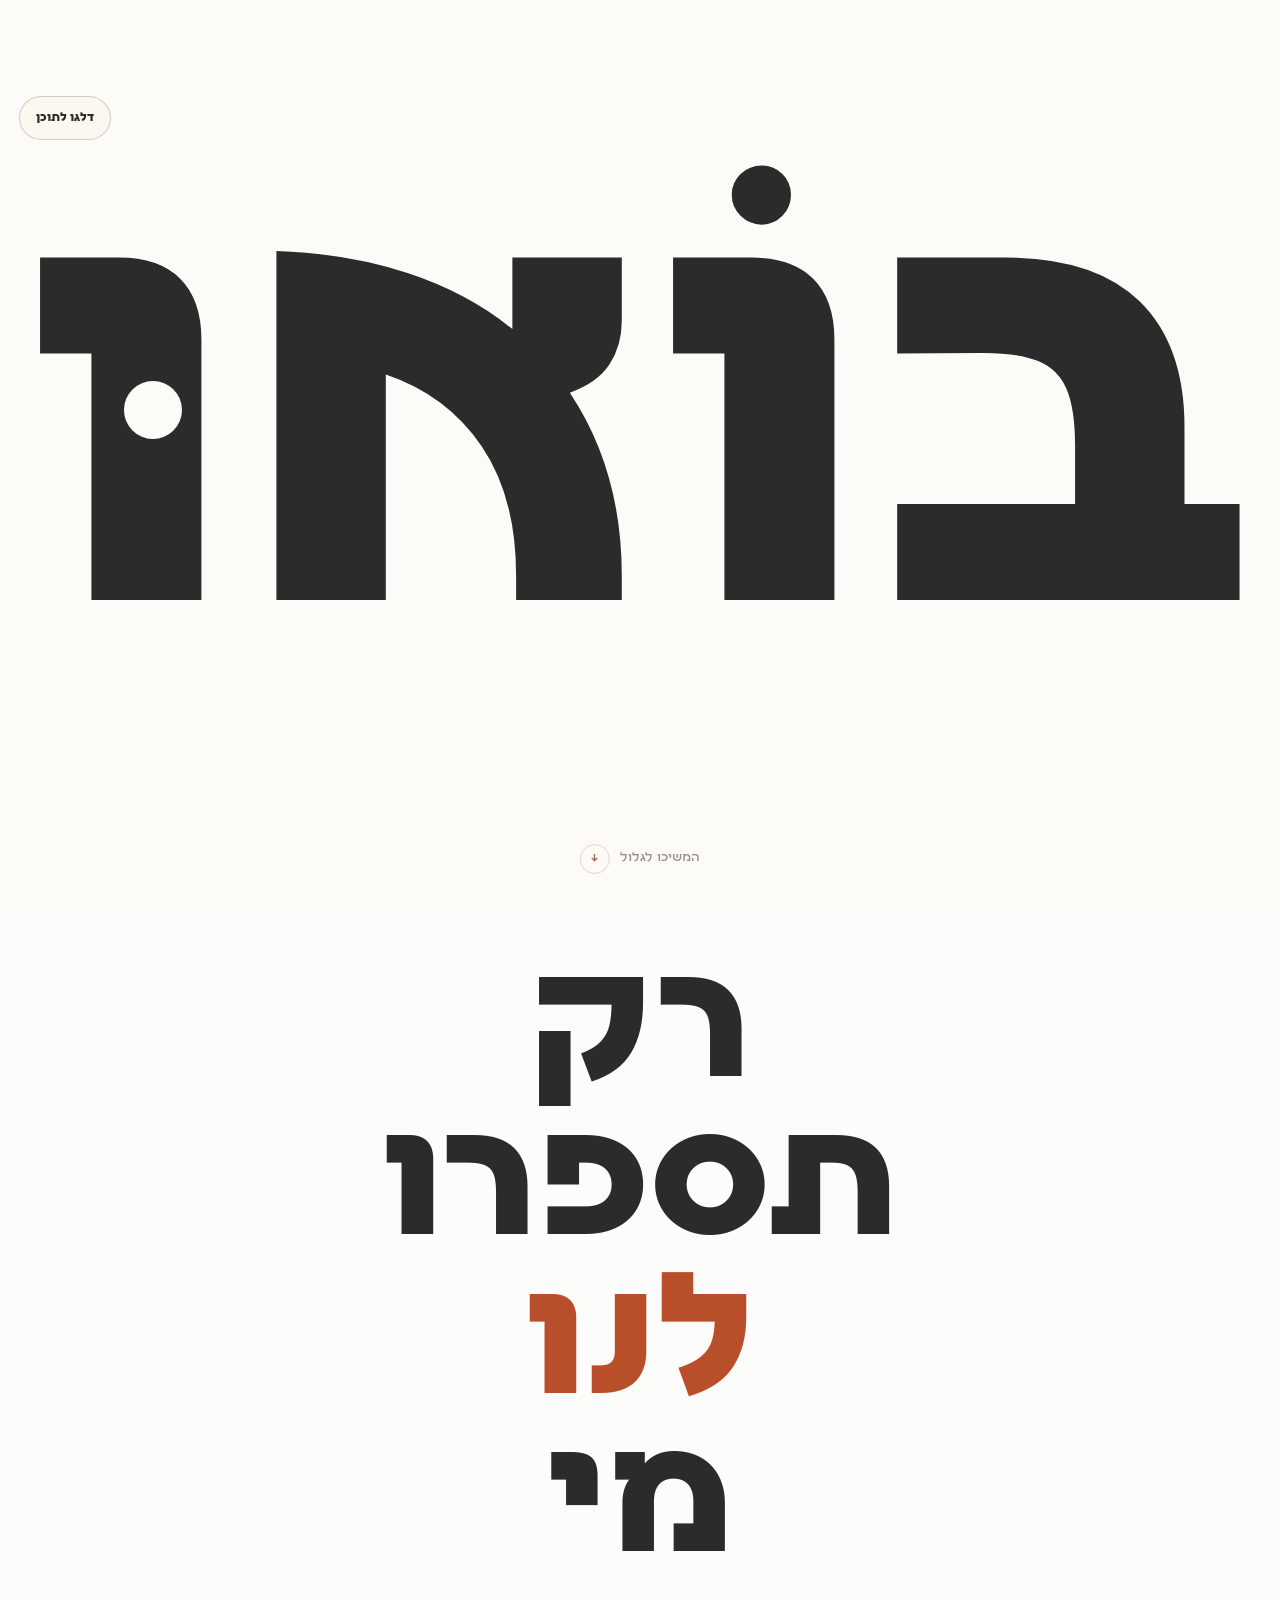
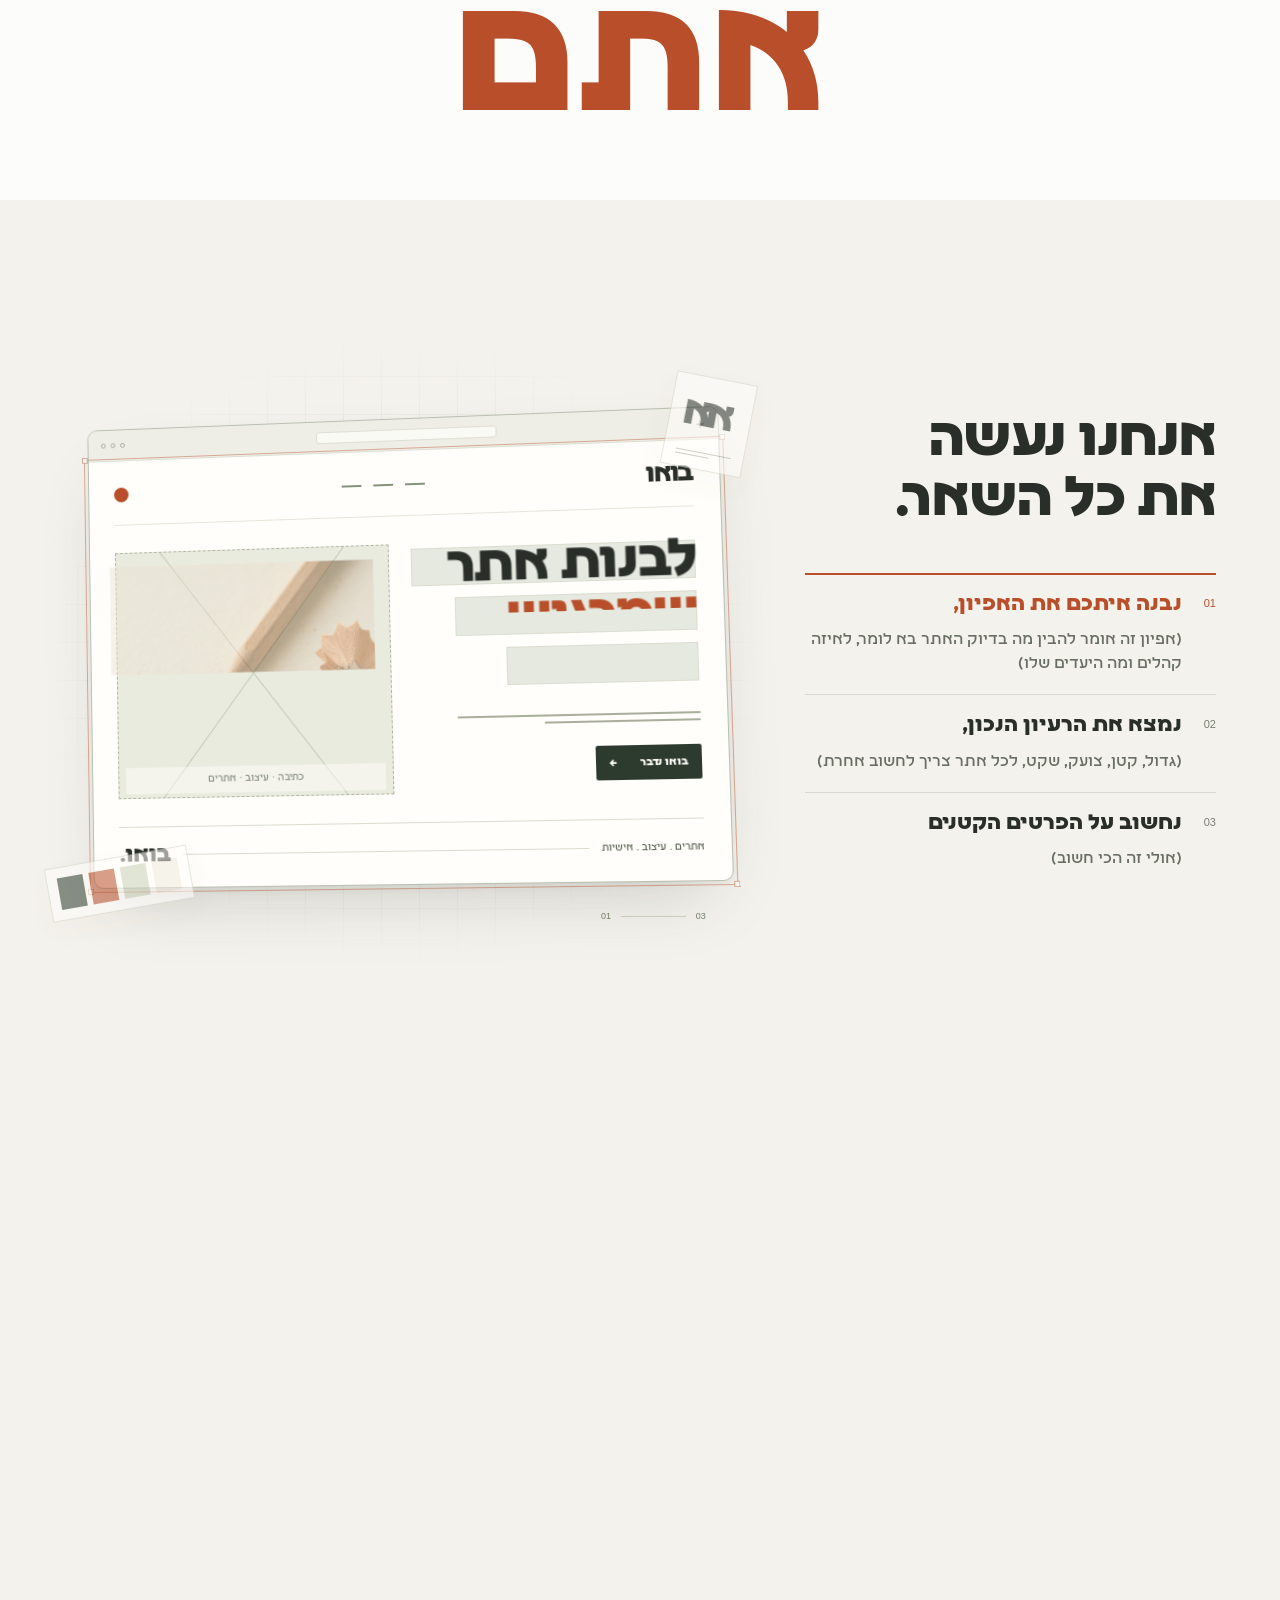
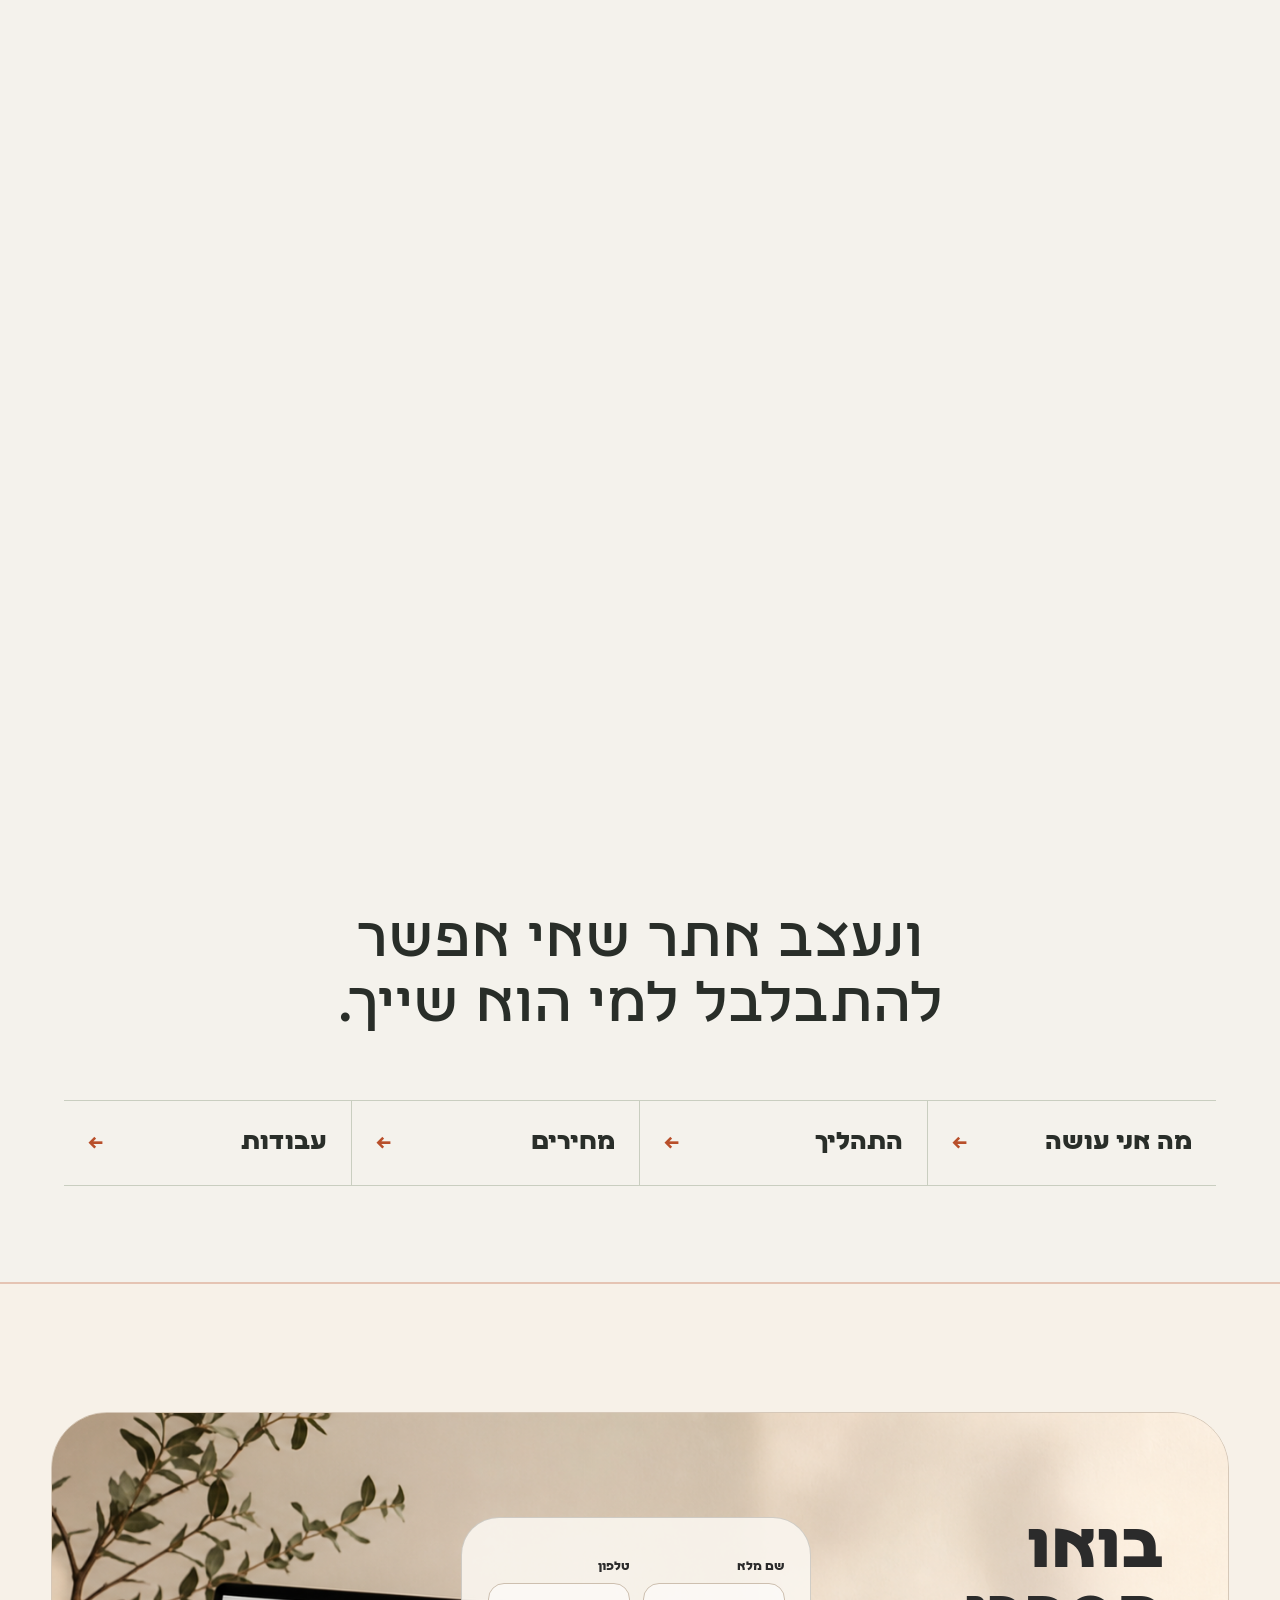
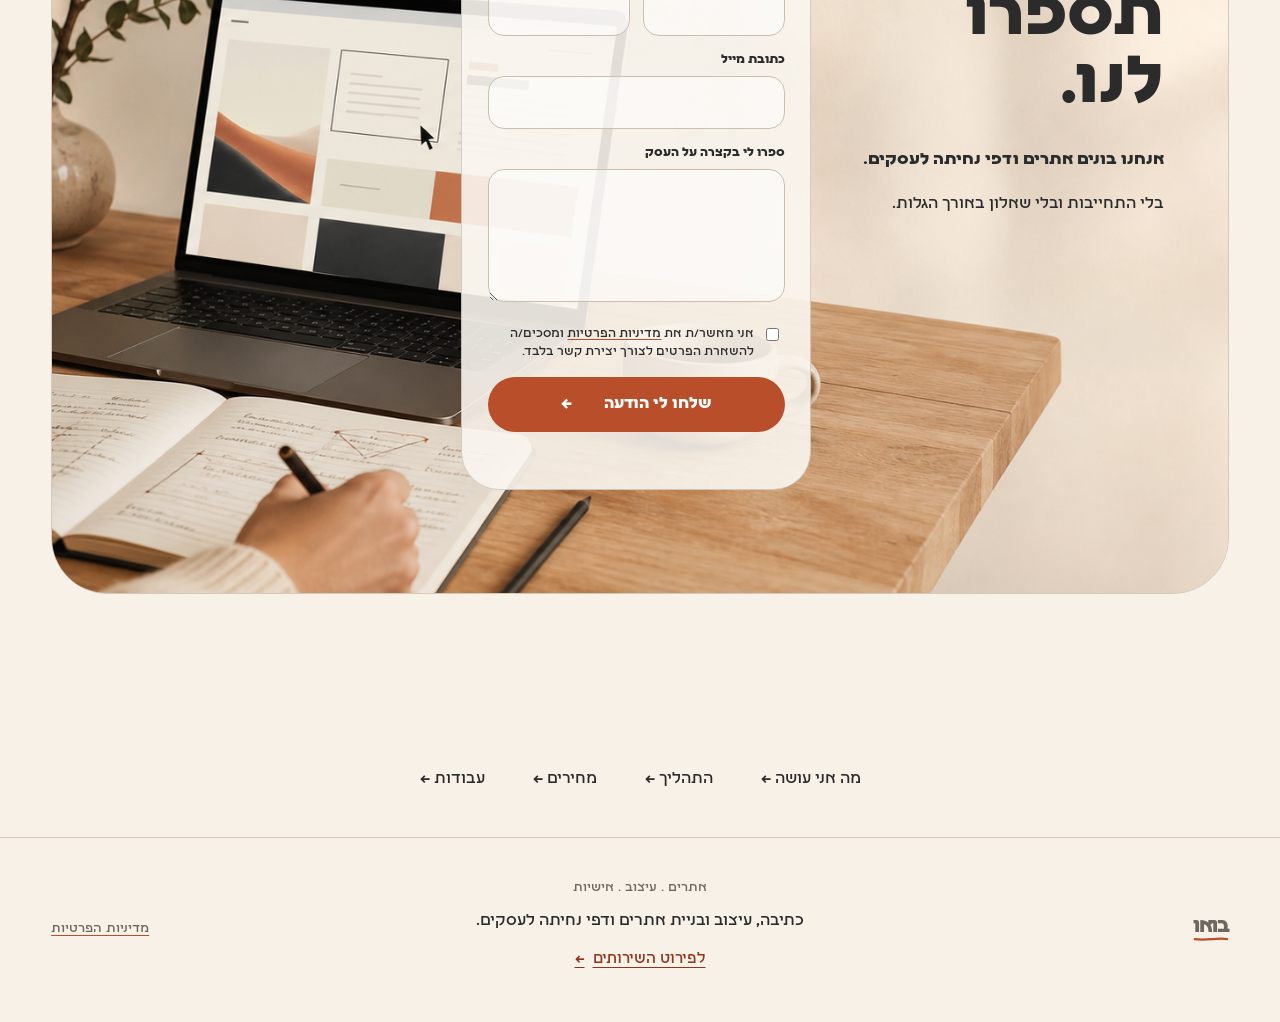
==== commit 24d94a44: "Refine service copy, logo and homepage scroll sequence" ====
--- a/index.html
+++ b/index.html
@@ -28,7 +28,7 @@
   <link rel="preload" href="assets/fonts/telaviv-modernistbold.woff2" as="font" type="font/woff2" crossorigin>
   <link rel="preload" href="assets/fonts/telaviv-modernistregular.woff2" as="font" type="font/woff2" crossorigin>
   <link rel="stylesheet" href="assets/css/fonts.css?v=20260909-6">
-  <link rel="stylesheet" href="assets/css/styles.css?v=20260909-7">
+  <link rel="stylesheet" href="assets/css/styles.css?v=20260923-2">
   <script type="application/ld+json">
   {
     "@context": "https://schema.org",
@@ -53,16 +53,16 @@
   }
   </script>
   <link rel="stylesheet" href="assets/css/welcome.css?v=20260909-10">
-  <link rel="stylesheet" href="assets/css/promise-build.css?v=20260916-2">
-  <link rel="stylesheet" href="assets/css/site-overview.css?v=20260923-1">
+  <link rel="stylesheet" href="assets/css/promise-build.css?v=20260923-3">
+  <link rel="stylesheet" href="assets/css/home-service-copy.css?v=20260923-1">
+  <link rel="stylesheet" href="assets/css/brand-underline.css?v=20260923-1">
 </head>
 <body>
   <a class="skip-link" href="#story">דלגו לתוכן</a>
 
   <header class="site-header" aria-label="כותרת האתר">
     <a class="brand" href="#top" aria-label="בּוֹאוּ — חזרה להתחלה">
-      <span class="brand-dot" aria-hidden="true"></span>
-      <span>בואו</span>
+      <span class="brand-word">בואו<svg class="brand-underline" viewBox="0 0 60 10" aria-hidden="true" focusable="false"><path d="M57 5C43 2 22 8 3 5" pathLength="1"/></svg></span>
       <small>כתיבה · עיצוב · אתרים</small>
     </a>
     <nav aria-label="ניווט ראשי">
@@ -104,19 +104,6 @@
 
         <p class="intro-scroll-hint" id="intro-scroll-hint">המשיכו לגלול <span>↓</span></p>
         <a class="intro-skip" href="#story">דלגו לתוכן</a>
-      </div>
-    </section>
-
-    <section class="site-overview" id="services-overview" aria-labelledby="services-overview-title">
-      <div class="site-overview-inner">
-        <h2 id="services-overview-title">בניית אתרים ודפי נחיתה לעסקים</h2>
-        <div class="site-overview-copy">
-          <p>דף נחיתה לשירות אחד, אתר תדמית שמציג את העסק או אתר עם יכולות מיוחדות. בבואו מחברים בין כתיבה, עיצוב ובנייה בעזרת AI, עם מחשבה על מה שהלקוחות שלכם צריכים להבין ולעשות באתר.</p>
-          <nav class="site-overview-links" aria-label="שירותים ומחירים">
-            <a href="about.html#services">לשירותים ולדרך העבודה <span aria-hidden="true">←</span></a>
-            <a href="pricing.html">למחירים <span aria-hidden="true">←</span></a>
-          </nav>
-        </div>
       </div>
     </section>
 
@@ -194,6 +181,7 @@
         <div class="contact-content">
           <div class="contact-copy">
             <h2 id="contact-title">בואו תספרו לנו.</h2>
+            <p class="contact-service-line">אנחנו בונים אתרים ודפי נחיתה לעסקים.</p>
             <p>בלי התחייבות ובלי שאלון באורך הגלות.</p>
           </div>
 
@@ -211,8 +199,16 @@
   </main>
 
   <nav class="page-links" aria-label="עוד באתר"><a href="about.html">מה אני עושה <span aria-hidden="true">←</span></a><a href="process.html">התהליך <span aria-hidden="true">←</span></a><a href="pricing.html">מחירים <span aria-hidden="true">←</span></a><a href="projects.html">עבודות <span aria-hidden="true">←</span></a></nav>
-<footer class="site-footer"><a class="brand footer-brand" href="#top" aria-label="בּוֹאוּ — חזרה להתחלה"><span class="brand-dot" aria-hidden="true"></span><span>בואו</span></a><p>אתרים . עיצוב . אישיות</p><a href="privacy.html">מדיניות הפרטיות</a></footer>
+<footer class="site-footer">
+  <a class="brand footer-brand" href="#top" aria-label="בּוֹאוּ — חזרה להתחלה"><span class="brand-word">בואו<svg class="brand-underline" viewBox="0 0 60 10" aria-hidden="true" focusable="false"><path d="M57 5C43 2 22 8 3 5" pathLength="1"/></svg></span></a>
+  <div class="footer-description">
+    <p>אתרים . עיצוב . אישיות</p>
+    <p class="footer-service-line">כתיבה, עיצוב ובניית אתרים ודפי נחיתה לעסקים.</p>
+    <a class="footer-services-link" href="about.html#services">לפירוט השירותים <span aria-hidden="true">←</span></a>
+  </div>
+  <a href="privacy.html">מדיניות הפרטיות</a>
+</footer>
   <script src="assets/js/main.js?v=20260909-9"></script>
-  <script src="assets/js/promise-build.js?v=20260916-2"></script>
+  <script src="assets/js/promise-build.js?v=20260923-3"></script>
 </body>
 </html>
--- a/assets/css/styles.css
+++ b/assets/css/styles.css
@@ -284,10 +284,9 @@
 
 .site-header { position: fixed; z-index: 100; top: 14px; right: var(--gutter); left: var(--gutter); display: grid; grid-template-columns: minmax(190px, .7fr) auto minmax(120px, .7fr); align-items: center; gap: 2rem; width: min(calc(100% - var(--gutter) * 2), var(--max)); min-height: 66px; margin-inline: auto; padding: .6rem .75rem .6rem 1rem; border: 1px solid rgba(24, 33, 38, .13); border-radius: 999px; background: rgba(244, 239, 230, .96); transition: transform .35s ease, background .25s ease, opacity .3s ease; }
 .site-header.is-hidden { transform: translateY(-130%); }
-.brand { display: grid; grid-template-columns: 9px auto; align-items: center; column-gap: .6rem; width: max-content; line-height: 1; }
-.brand > span:not(.brand-dot) { font-size: 1.3rem; font-weight: 800; letter-spacing: -.06em; }
-.brand small { grid-column: 2; margin-top: .3rem; color: var(--muted); font-size: .63rem; font-weight: 500; letter-spacing: .02em; }
-.brand-dot { width: 9px; aspect-ratio: 1; border-radius: 50%; background: var(--coral); }
+.brand { display: grid; grid-template-columns: auto; align-items: center; width: max-content; line-height: 1; }
+.brand > .brand-word { font-size: 1.3rem; font-weight: 800; letter-spacing: -.06em; }
+.brand small { margin-top: .3rem; color: var(--muted); font-size: .63rem; font-weight: 500; letter-spacing: .02em; }
 .site-header nav { display: flex; align-items: center; justify-content: center; gap: clamp(1.1rem, 2.8vw, 2.6rem); font-size: .82rem; font-weight: 600; }
 .site-header nav a { position: relative; padding: .45rem .1rem; color: #4b4d4b; }
 .site-header nav a::after { content: ""; position: absolute; right: 0; bottom: .15rem; width: 100%; height: 2px; border-radius: 999px; background: var(--coral); transform: scaleX(0); transform-origin: right; transition: transform .25s ease; }
@@ -584,7 +583,6 @@
 .footer-brand { justify-self: start; }.site-footer p { margin: 0; text-align: center; }.site-footer > a:last-child { justify-self: end; text-decoration: underline; text-decoration-color: var(--coral); text-underline-offset: .25em; }
 
 /* The page stays soft in shape, but never still. */
-.brand-dot { animation: dot-pulse 1.8s ease-in-out infinite; }
 .section-thread { overflow: visible; background: linear-gradient(to bottom, transparent, var(--coral), transparent); background-size: 100% 45%; animation: thread-flow 1.65s linear infinite; }
 .section-thread span, .soft-divider i, .craft-index { animation: edit-pulse 2s ease-in-out infinite; }
 .scroll-note span { animation: nudge-down 1.4s ease-in-out infinite; }
@@ -724,7 +722,7 @@
   .site-header { padding-inline: .65rem; }
   .intro-skip { top: 5rem; left: .8rem; }
   .intro-scroll-hint { bottom: 20px; width: max-content; }
-  .brand > span:not(.brand-dot) { font-size: 1.12rem; }
+  .brand > .brand-word { font-size: 1.12rem; }
   .header-cta { font-size: .74rem; }
   .section { padding-block: 5.5rem; }
   .section h2 { margin-bottom: 2.4rem; font-size: clamp(2.8rem, 14vw, 4.5rem); }
--- a/assets/css/promise-build.css
+++ b/assets/css/promise-build.css
@@ -147,13 +147,13 @@
 .promise-build .explore-label { font-size: clamp(21px, 2vw, 27px); }
 .promise-build .explore-label > span { color: var(--build-accent); }
 /* Pin only when the complete stage fits. Native scrolling remains in control. */
-@media (min-width: 901px) and (min-height: 650px) {
+@media (min-width: 901px) {
   body:has(.promise-build) { overflow-x: clip; }
   /* Reserve the same space before and after the film loads, sized to the viewport. */
   .build-visual { width: 100%; max-width: calc((100svh - 100px) * 11 / 9); aspect-ratio: 1056 / 864; padding: 0; justify-self: center; }
   .build-visual .build-browser { position: absolute; inset: auto 20px; top: 50%; translate: 0 -50%; }
   .has-build-film .build-film { transform: scale(1.16); }
-  .promise-build.is-scroll-built .build-scroll { height: 360svh; }
+  .promise-build.is-scroll-built .build-scroll { height: 430svh; }
   .promise-build.is-scroll-built .build-stage { position: sticky; top: 0; height: 100svh; padding-top: 40px; padding-bottom: 40px; }
 }
 @media (max-width: 1100px) and (min-width: 901px) {
--- a/assets/css/home-service-copy.css
+++ b/assets/css/home-service-copy.css
@@ -0,0 +1,54 @@
+.contact-copy > .contact-service-line {
+  max-width: 28em;
+  margin-bottom: 1rem;
+  color: var(--ink);
+  font-size: clamp(1.05rem, 1.25vw, 1.2rem);
+  font-weight: 600;
+  line-height: 1.65;
+}
+
+.footer-description {
+  min-width: 0;
+  max-width: 40rem;
+  text-align: center;
+}
+
+.footer-description .footer-service-line {
+  margin-top: .6rem;
+  color: var(--ink);
+  font-size: 1rem;
+  line-height: 1.6;
+  text-wrap: balance;
+}
+
+.footer-services-link {
+  display: inline-flex;
+  align-items: center;
+  justify-content: center;
+  gap: .5rem;
+  min-height: 44px;
+  margin-top: .2rem;
+  color: var(--coral-dark);
+  font-size: .95rem;
+  text-decoration: underline;
+  text-underline-offset: .25em;
+}
+
+.footer-services-link:hover {
+  color: var(--ink);
+}
+
+@media (max-width: 700px) {
+  .site-footer {
+    grid-template-columns: 1fr auto;
+    gap: 1.1rem 1.5rem;
+  }
+
+  .footer-description {
+    grid-column: 1 / -1;
+    grid-row: 2;
+    justify-self: center;
+  }
+
+  .site-footer .footer-description p { display: block; }
+}
--- a/assets/css/brand-underline.css
+++ b/assets/css/brand-underline.css
@@ -0,0 +1,43 @@
+.brand-word {
+  position: relative;
+  display: inline-block;
+  justify-self: start;
+  padding-bottom: .3rem;
+  line-height: 1;
+}
+
+.brand-underline {
+  position: absolute;
+  right: 0;
+  bottom: 0;
+  width: 100%;
+  height: .3em;
+  overflow: visible;
+  pointer-events: none;
+}
+
+.brand-underline path {
+  fill: none;
+  stroke: var(--coral);
+  stroke-width: 2.3px;
+  stroke-linecap: round;
+  vector-effect: non-scaling-stroke;
+  stroke-dasharray: 1;
+  stroke-dashoffset: 0;
+  animation: brand-underline-draw 4.8s ease-in-out infinite;
+}
+
+@keyframes brand-underline-draw {
+  0%, 8% { stroke-dashoffset: 1; opacity: 0; }
+  10% { opacity: 1; }
+  42%, 82% { stroke-dashoffset: 0; opacity: 1; }
+  94%, 100% { stroke-dashoffset: 0; opacity: 0; }
+}
+
+@media (prefers-reduced-motion: reduce) {
+  .brand-underline path {
+    animation: none !important;
+    stroke-dashoffset: 0;
+    opacity: 1;
+  }
+}
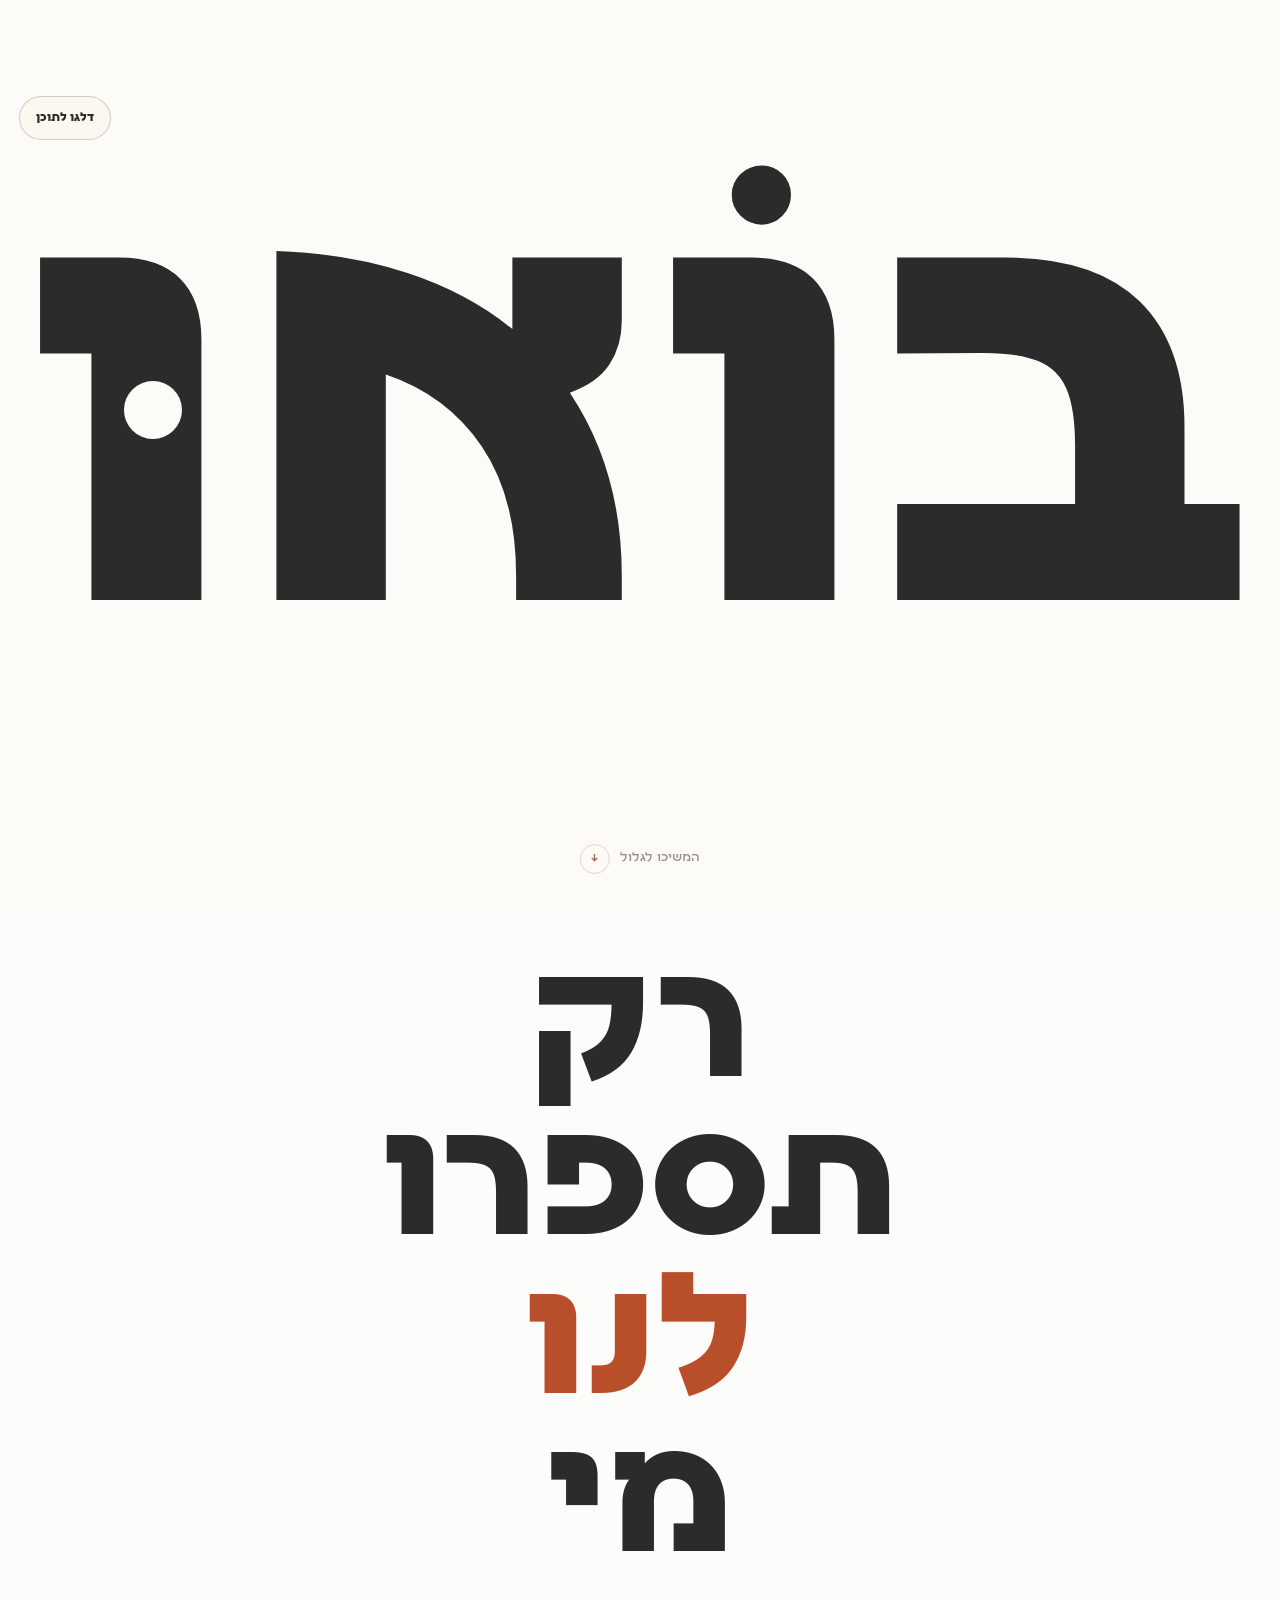
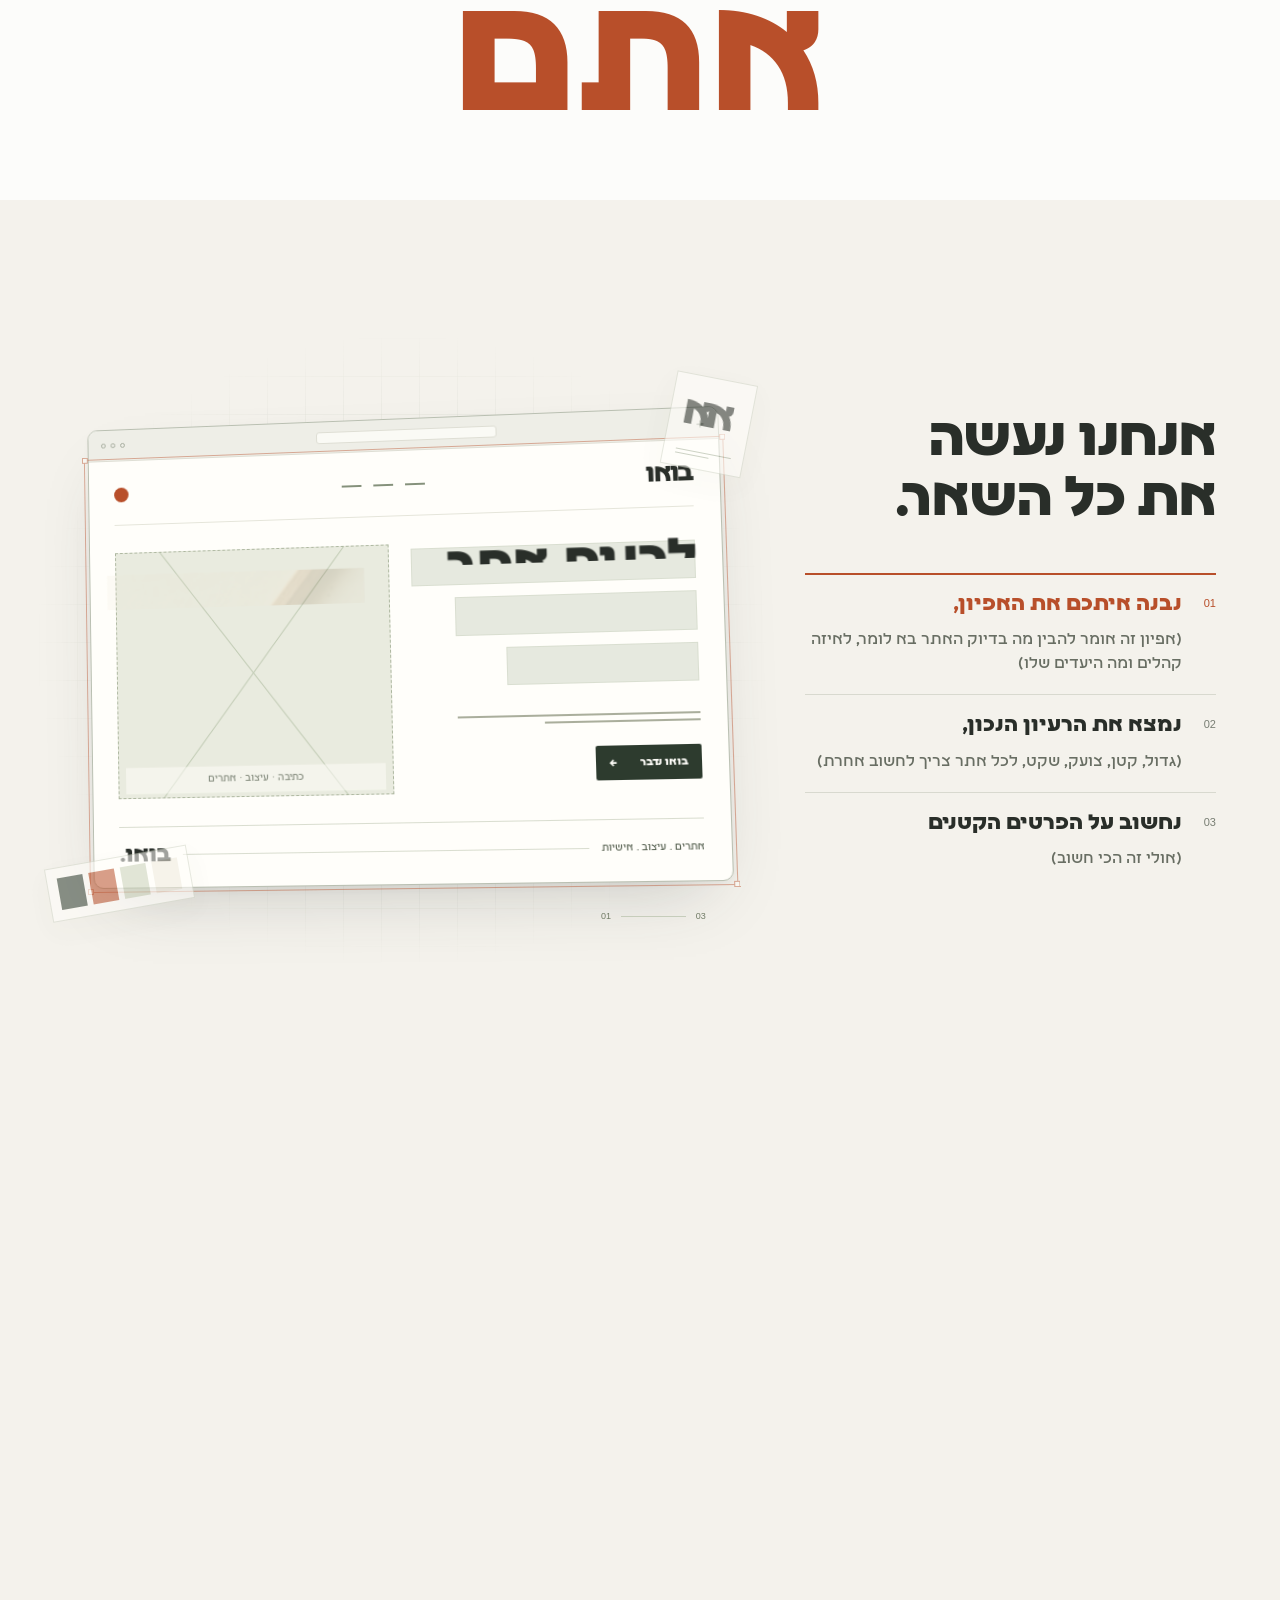
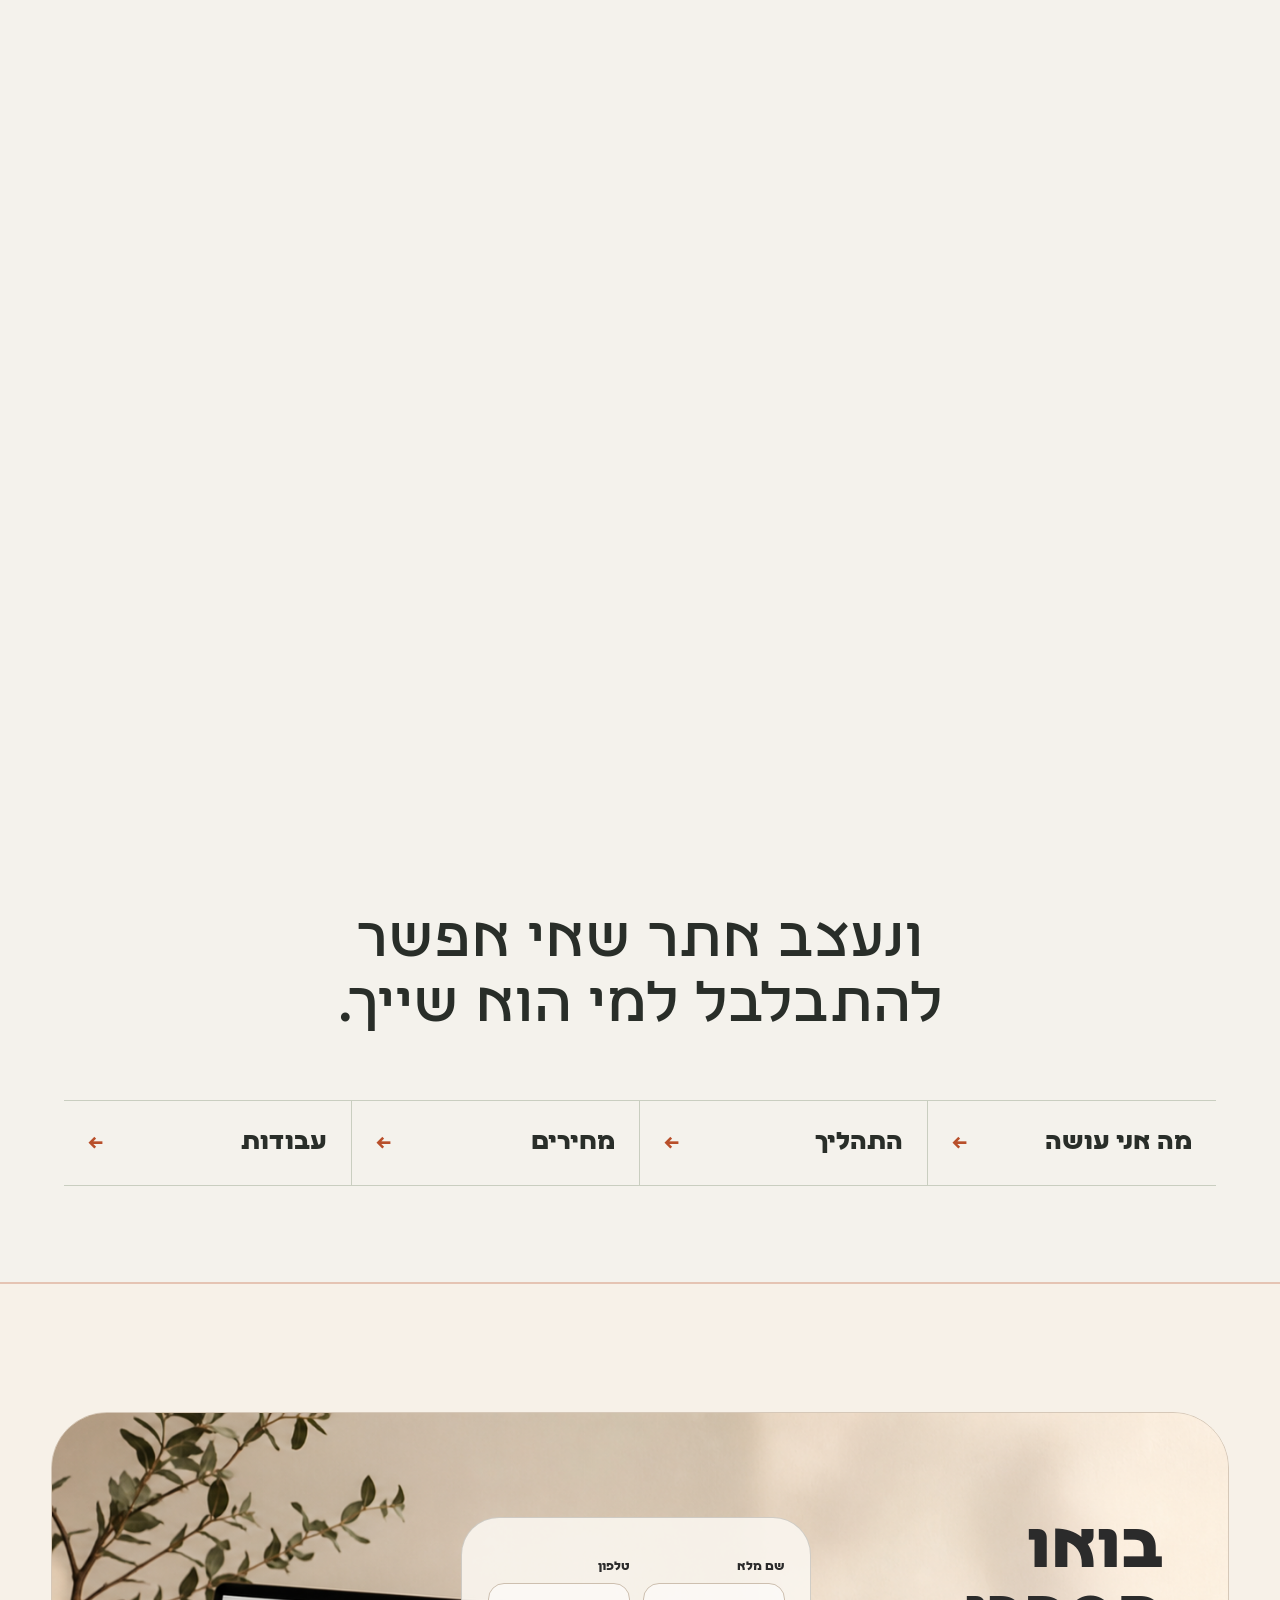
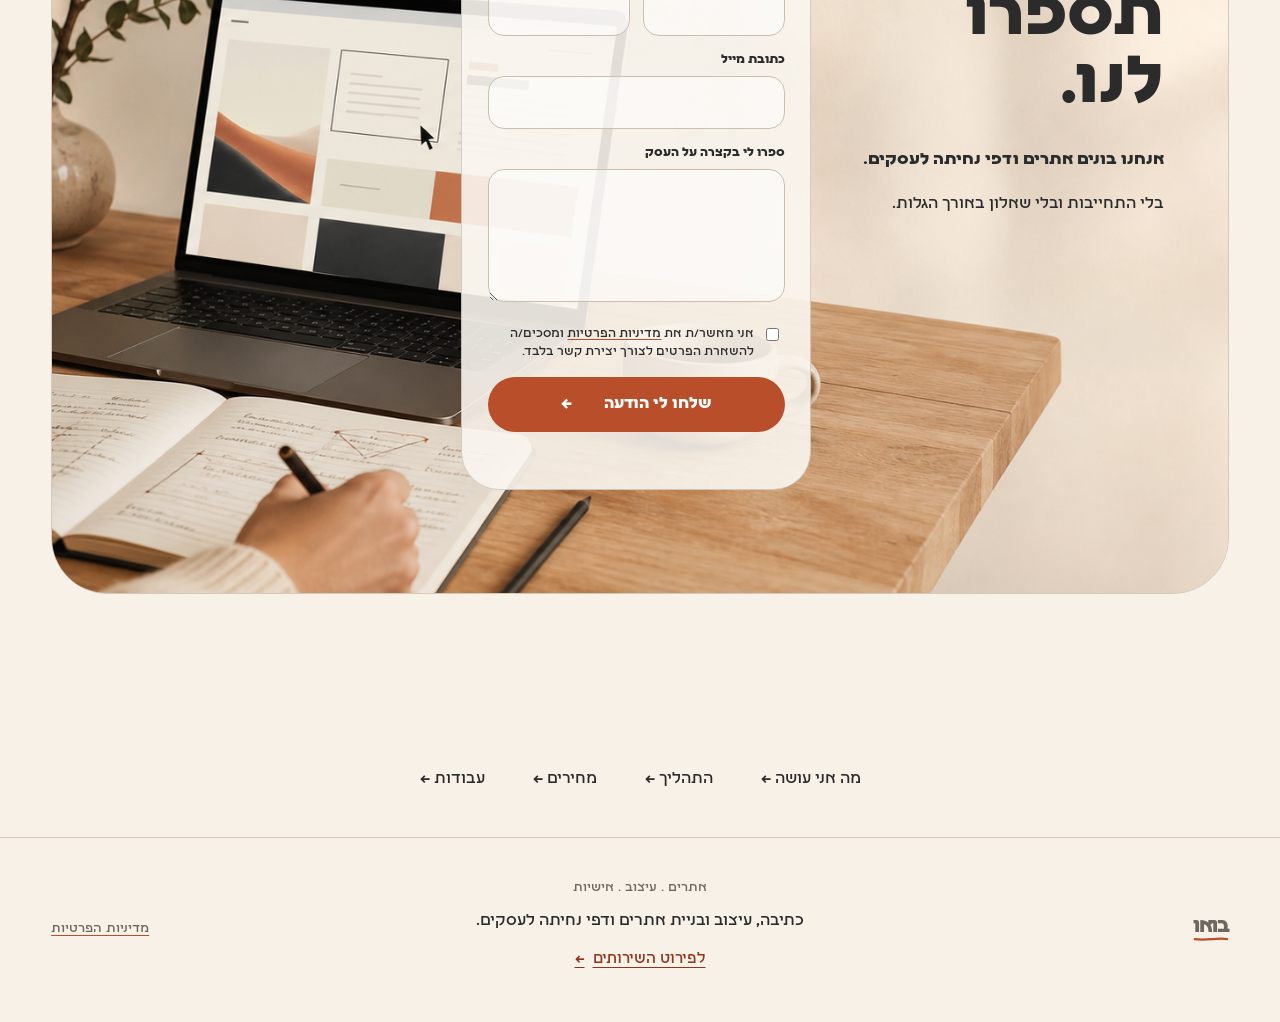
==== commit e3630ac6: "Add Google Analytics for boau.click" ====
--- a/index.html
+++ b/index.html
@@ -2,6 +2,17 @@
 <html lang="he" dir="rtl">
 <head>
   <meta charset="utf-8">
+  <!-- Google Analytics: boau.click -->
+  <script async src="https://www.googletagmanager.com/gtag/js?id=G-P3NSV9BE8Y"></script>
+  <script>
+    window.dataLayer = window.dataLayer || [];
+    function gtag(){dataLayer.push(arguments);}
+    gtag('js', new Date());
+    gtag('config', 'G-P3NSV9BE8Y', {
+      allow_google_signals: false,
+      allow_ad_personalization_signals: false
+    });
+  </script>
   <meta name="viewport" content="width=device-width, initial-scale=1">
   <title>בואו — אתרים עם אופי | בניית אתרים ודפי נחיתה</title>
   <meta name="description" content="כתיבה, עיצוב ובניית אתרים ודפי נחיתה לעסקים. שילוב של כלי AI ועבודה אנושית על המילים, העיצוב והפרטים שמייחדים את העסק שלכם.">
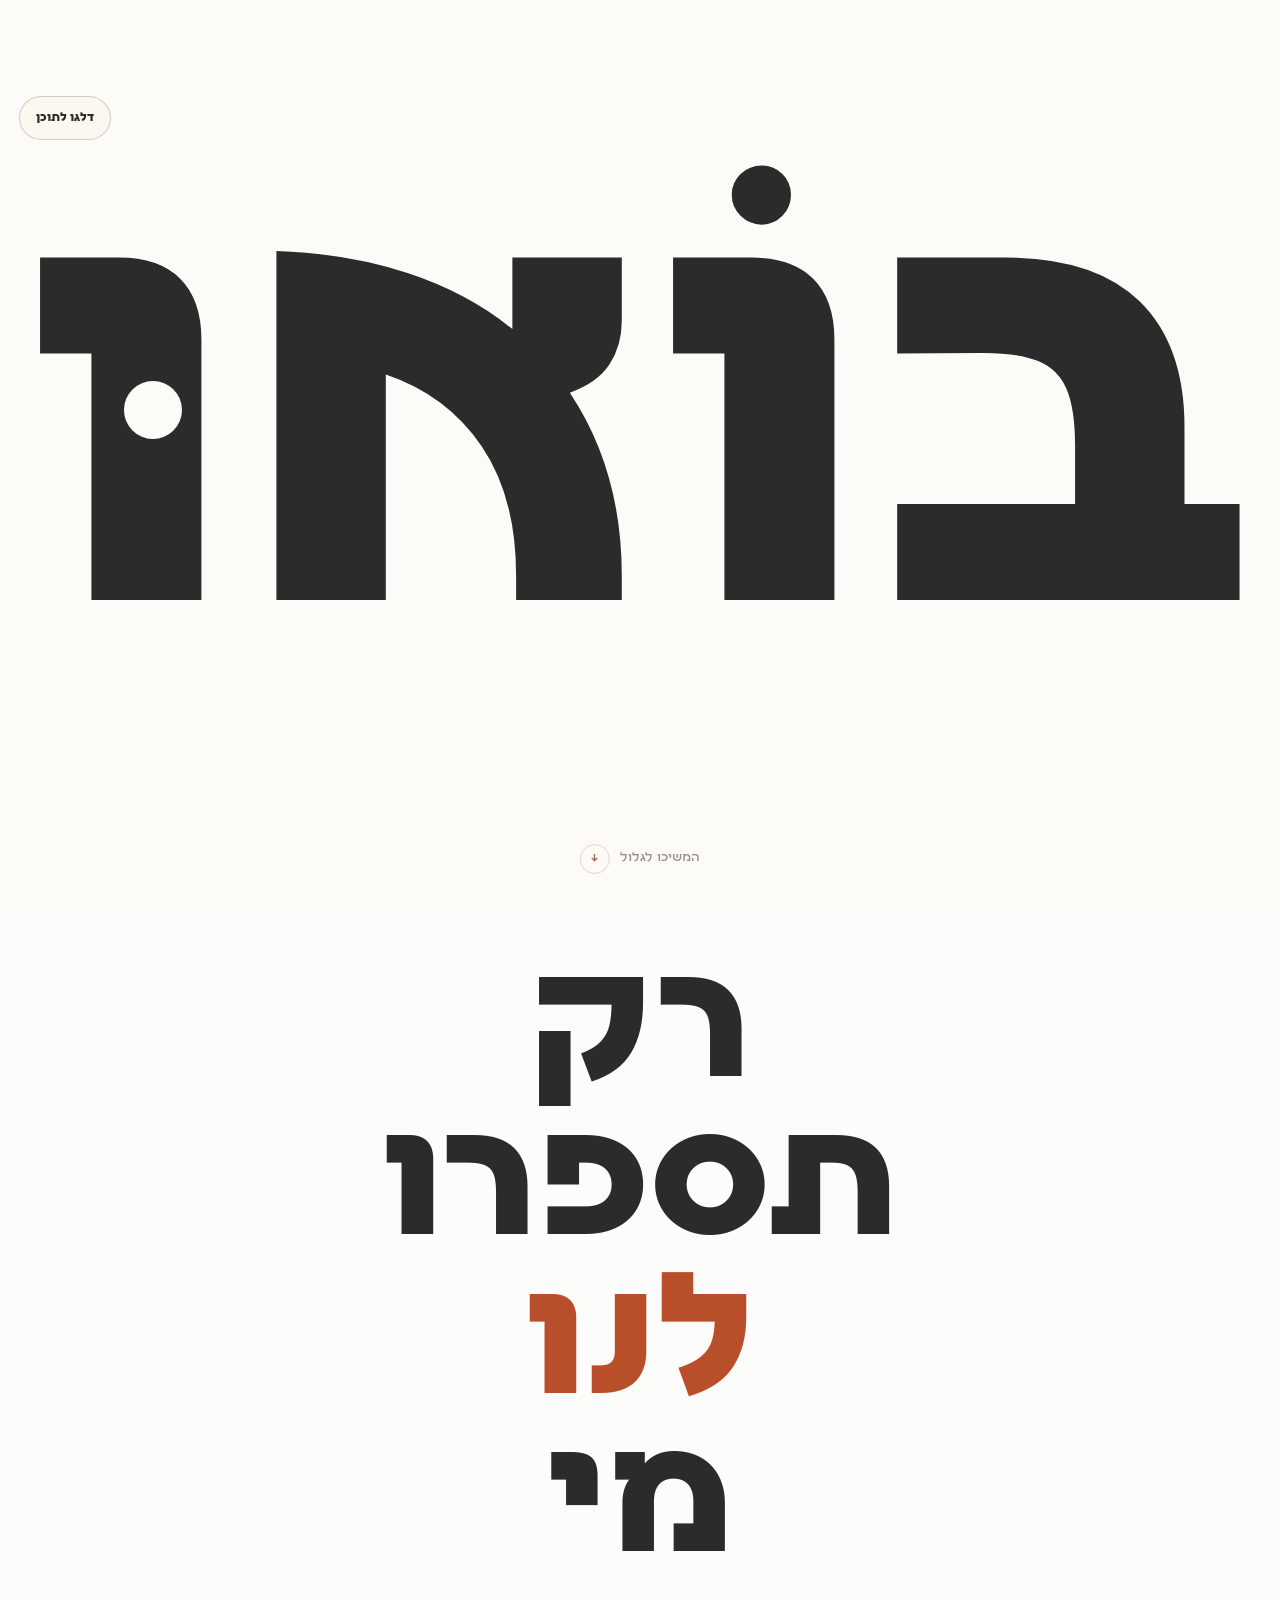
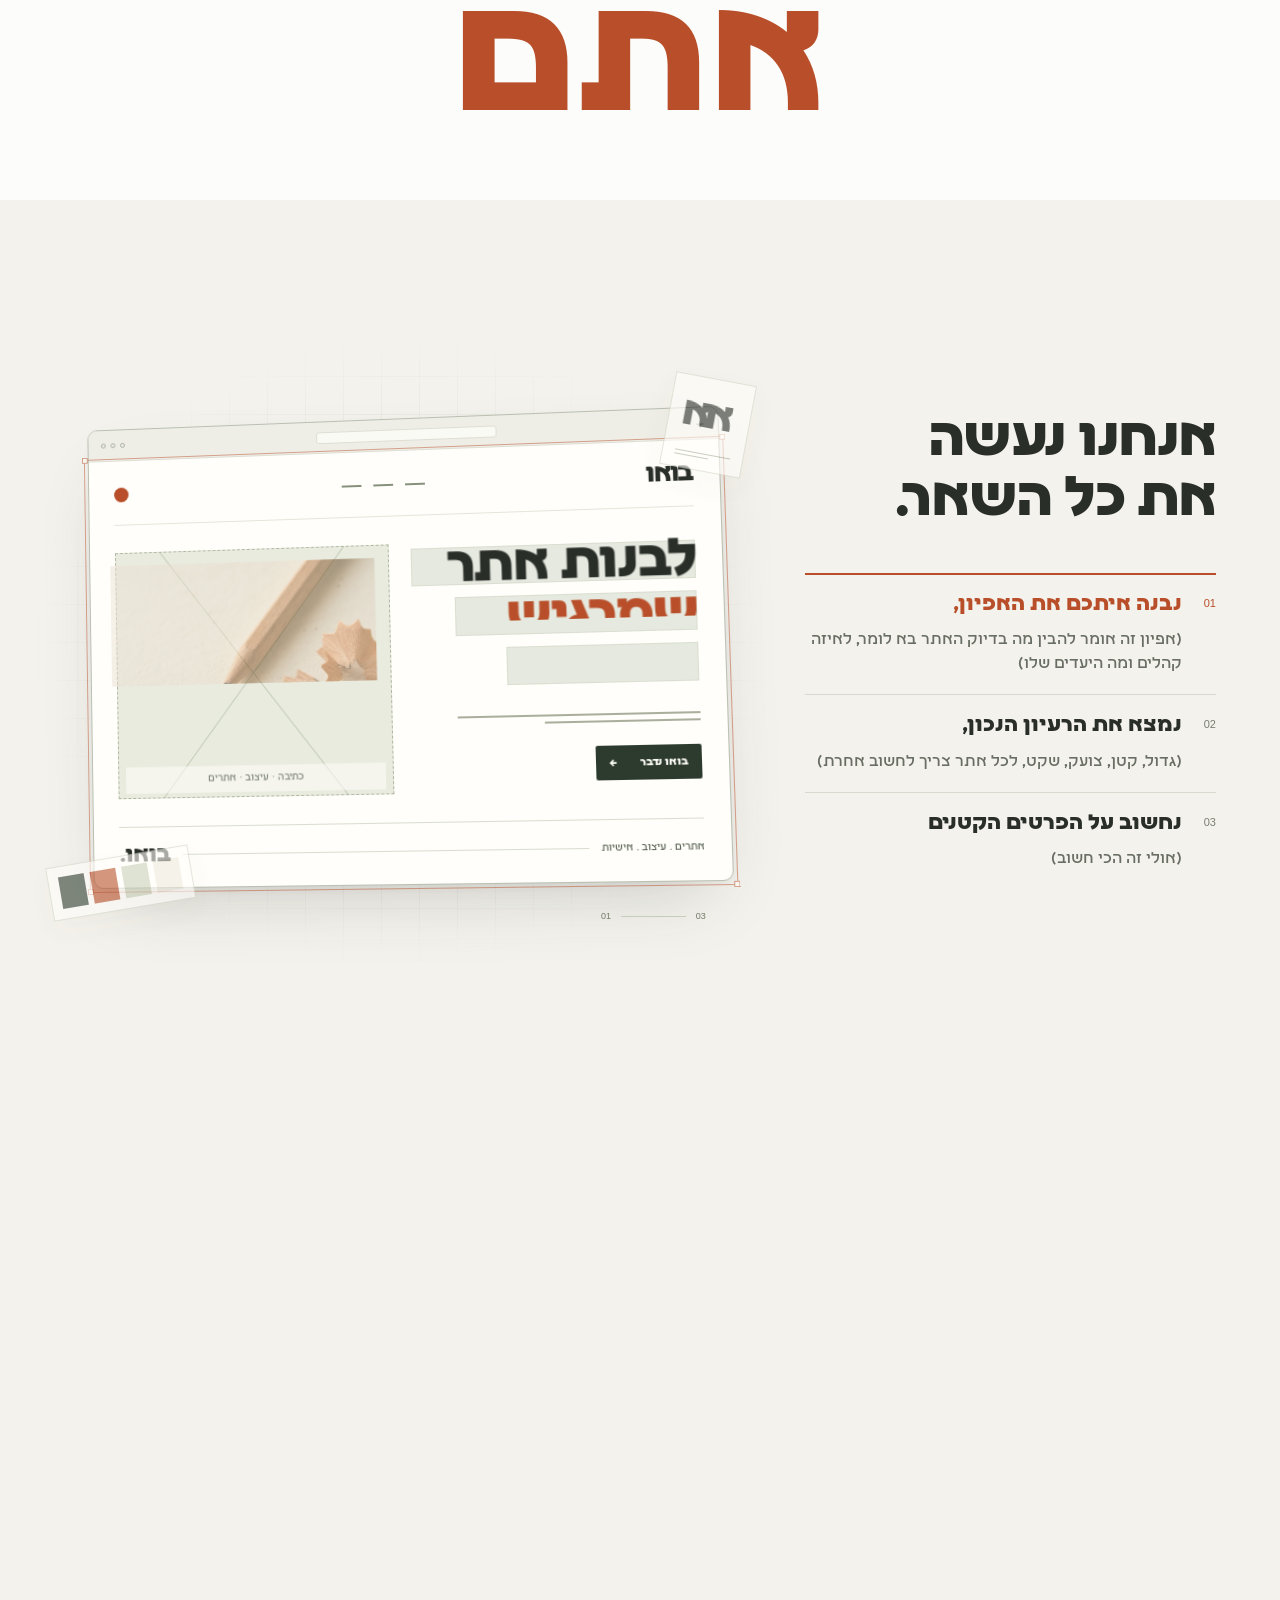
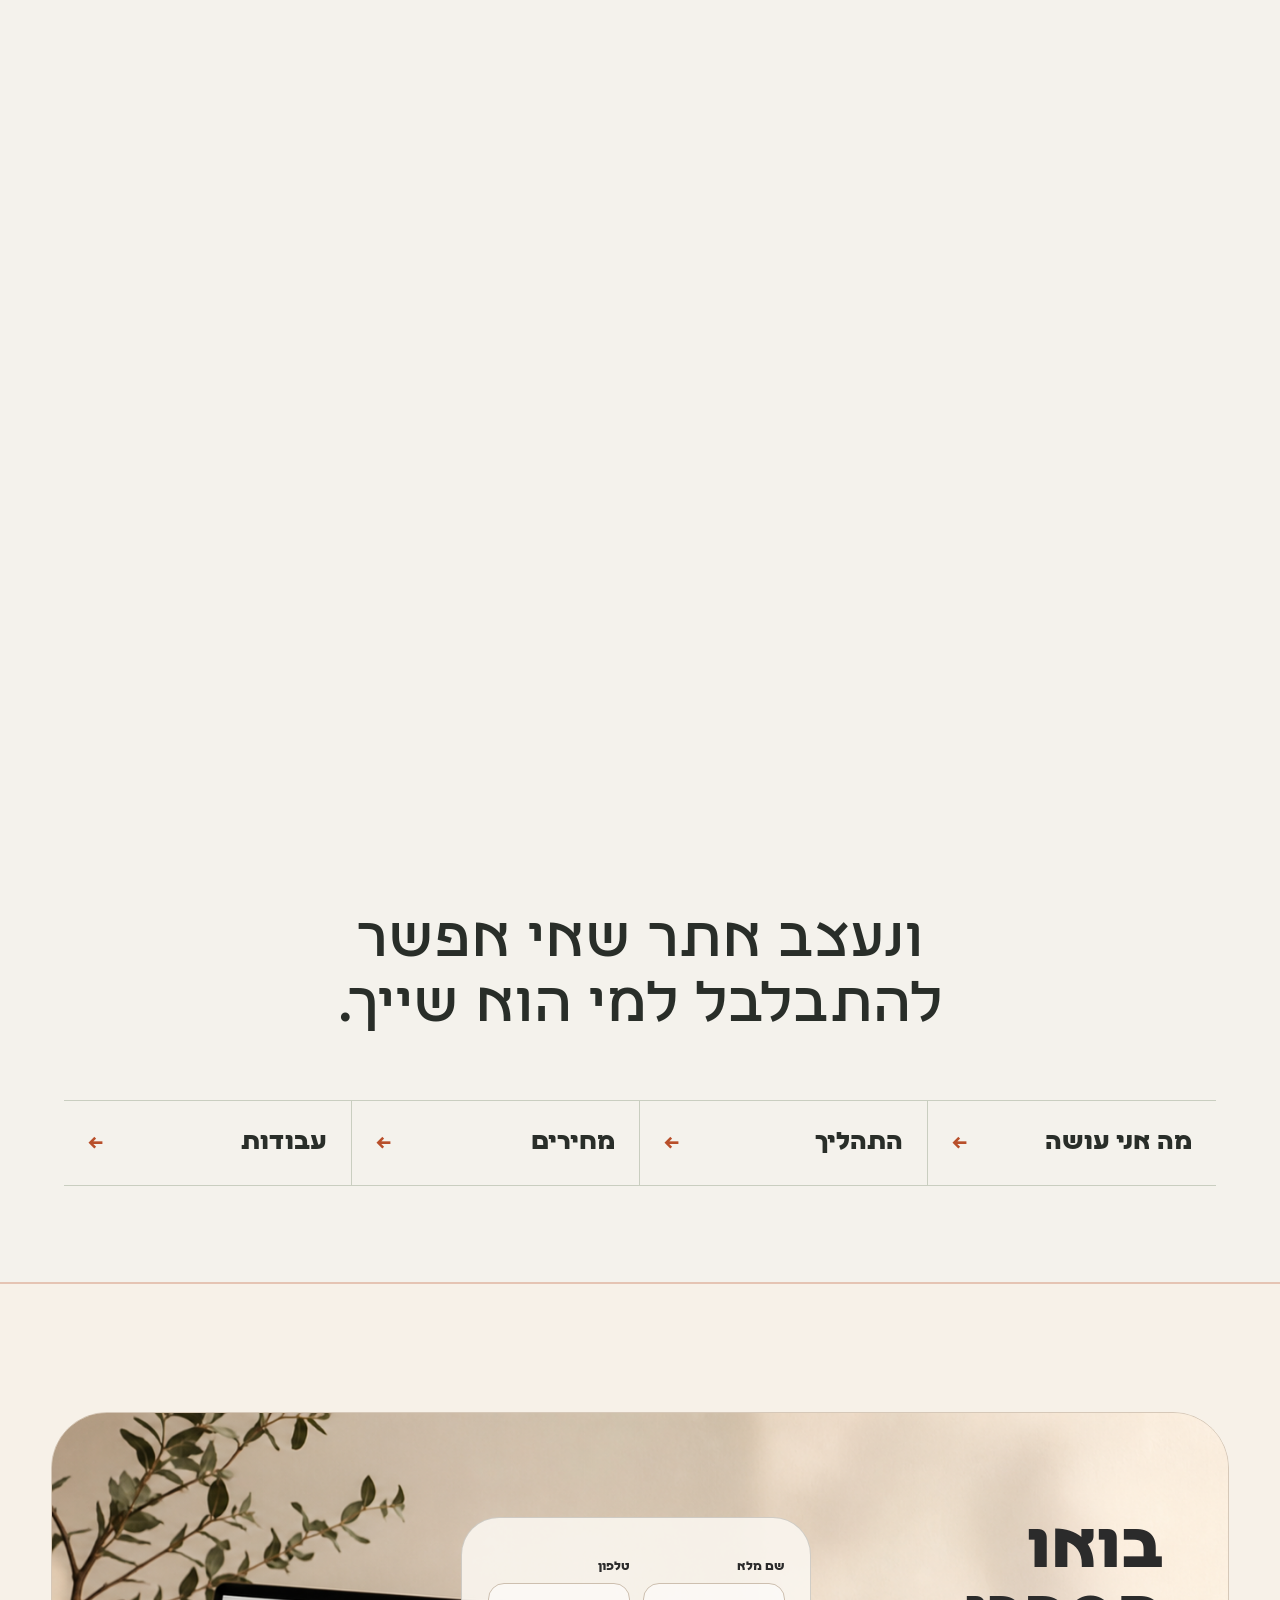
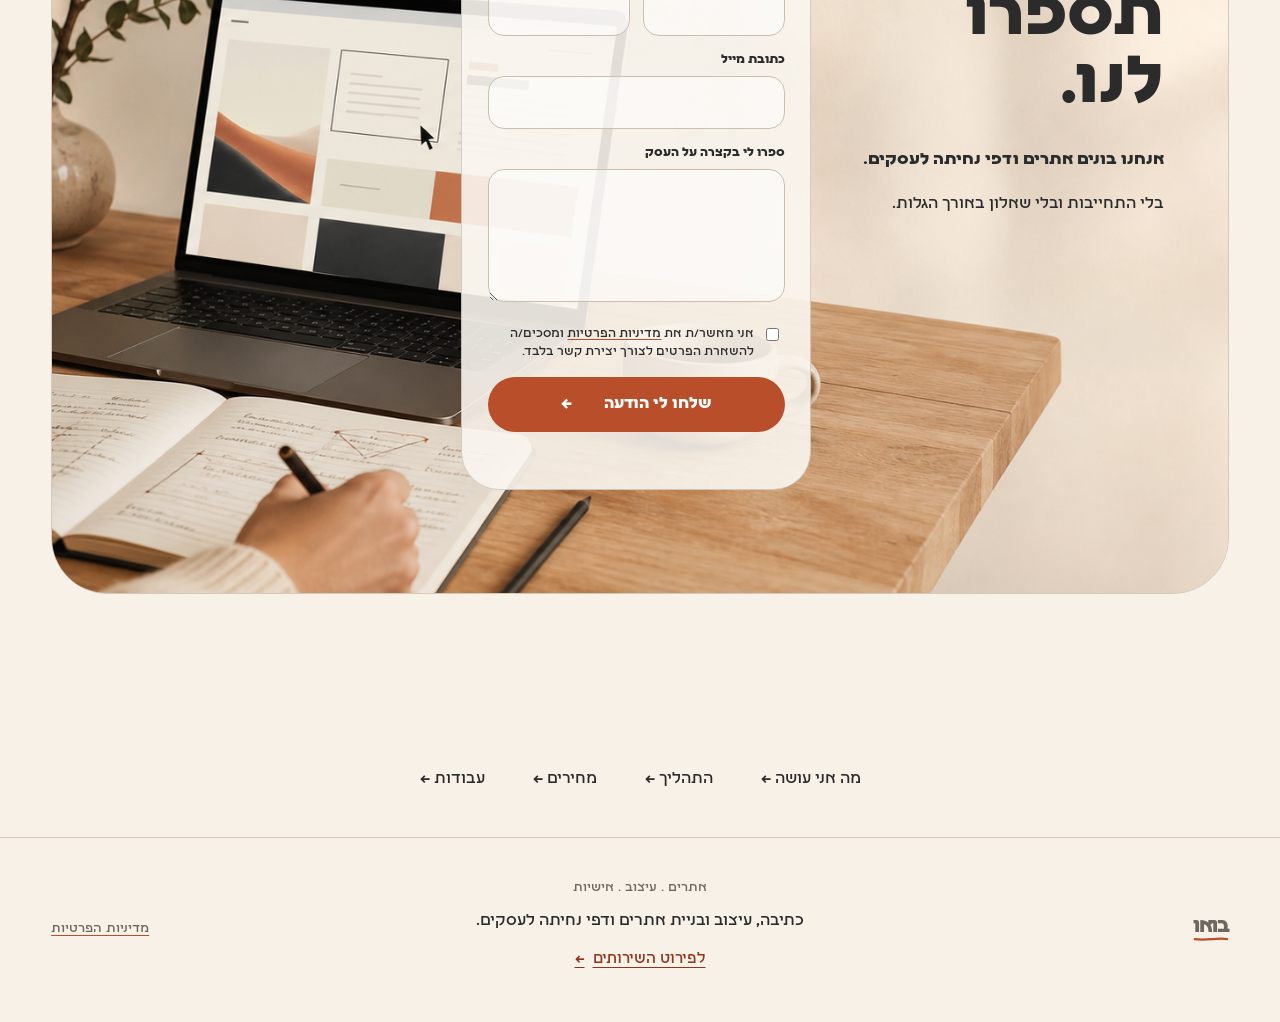
==== commit 1e1a406f: "Keep promise assembly pinned across viewport sizes" ====
--- a/index.html
+++ b/index.html
@@ -64,7 +64,7 @@
   }
   </script>
   <link rel="stylesheet" href="assets/css/welcome.css?v=20260909-10">
-  <link rel="stylesheet" href="assets/css/promise-build.css?v=20260923-3">
+  <link rel="stylesheet" href="assets/css/promise-build.css?v=20261011-pin">
   <link rel="stylesheet" href="assets/css/home-service-copy.css?v=20260923-1">
   <link rel="stylesheet" href="assets/css/brand-underline.css?v=20260923-1">
 </head>
@@ -220,6 +220,6 @@
   <a href="privacy.html">מדיניות הפרטיות</a>
 </footer>
   <script src="assets/js/main.js?v=20260909-9"></script>
-  <script src="assets/js/promise-build.js?v=20260923-3"></script>
+  <script src="assets/js/promise-build.js?v=20261011-pin"></script>
 </body>
 </html>
--- a/assets/css/promise-build.css
+++ b/assets/css/promise-build.css
@@ -146,15 +146,16 @@
 .promise-build .explore-art { display: none; }
 .promise-build .explore-label { font-size: clamp(21px, 2vw, 27px); }
 .promise-build .explore-label > span { color: var(--build-accent); }
-/* Pin only when the complete stage fits. Native scrolling remains in control. */
+/* Keep the assembly pinned without intercepting native scroll input. */
+body:has(.promise-build) { overflow-x: clip; }
+.promise-build.is-scroll-built .build-scroll { height: calc(var(--build-stage-height, 100svh) + 330svh); }
+.promise-build.is-scroll-built .build-stage { position: sticky; top: var(--build-pin-top, 0px); min-height: 100svh; }
 @media (min-width: 901px) {
-  body:has(.promise-build) { overflow-x: clip; }
   /* Reserve the same space before and after the film loads, sized to the viewport. */
   .build-visual { width: 100%; max-width: calc((100svh - 100px) * 11 / 9); aspect-ratio: 1056 / 864; padding: 0; justify-self: center; }
   .build-visual .build-browser { position: absolute; inset: auto 20px; top: 50%; translate: 0 -50%; }
   .has-build-film .build-film { transform: scale(1.16); }
-  .promise-build.is-scroll-built .build-scroll { height: 430svh; }
-  .promise-build.is-scroll-built .build-stage { position: sticky; top: 0; height: 100svh; padding-top: 40px; padding-bottom: 40px; }
+  .promise-build.is-scroll-built .build-stage { padding-top: 40px; padding-bottom: 40px; }
 }
 @media (max-width: 1100px) and (min-width: 901px) {
   .build-stage { gap: 25px; padding-inline: 32px; grid-template-columns: minmax(300px, .9fr) minmax(0, 1.1fr); }
@@ -169,7 +170,7 @@
   .promise-build h2 { max-width: 480px; font-size: clamp(46px, 8vw, 68px); margin-bottom: 30px; }
   .promise-build .promise-steps p { font-size: 23px; padding-block: 16px; }
   .promise-build .promise-steps span { font-size: 17px; }
-  .build-visual { padding: 38px 12px 43px; }
+  .build-visual { width: 100%; max-width: calc((100svh - 100px) * 11 / 9); justify-self: center; padding: 38px 12px 43px; }
   .build-film { inset: 0 -12px; }
   .build-demo-title { font-size: clamp(35px, 6.5vw, 55px); }
   .build-demo-image { min-height: 220px; }
